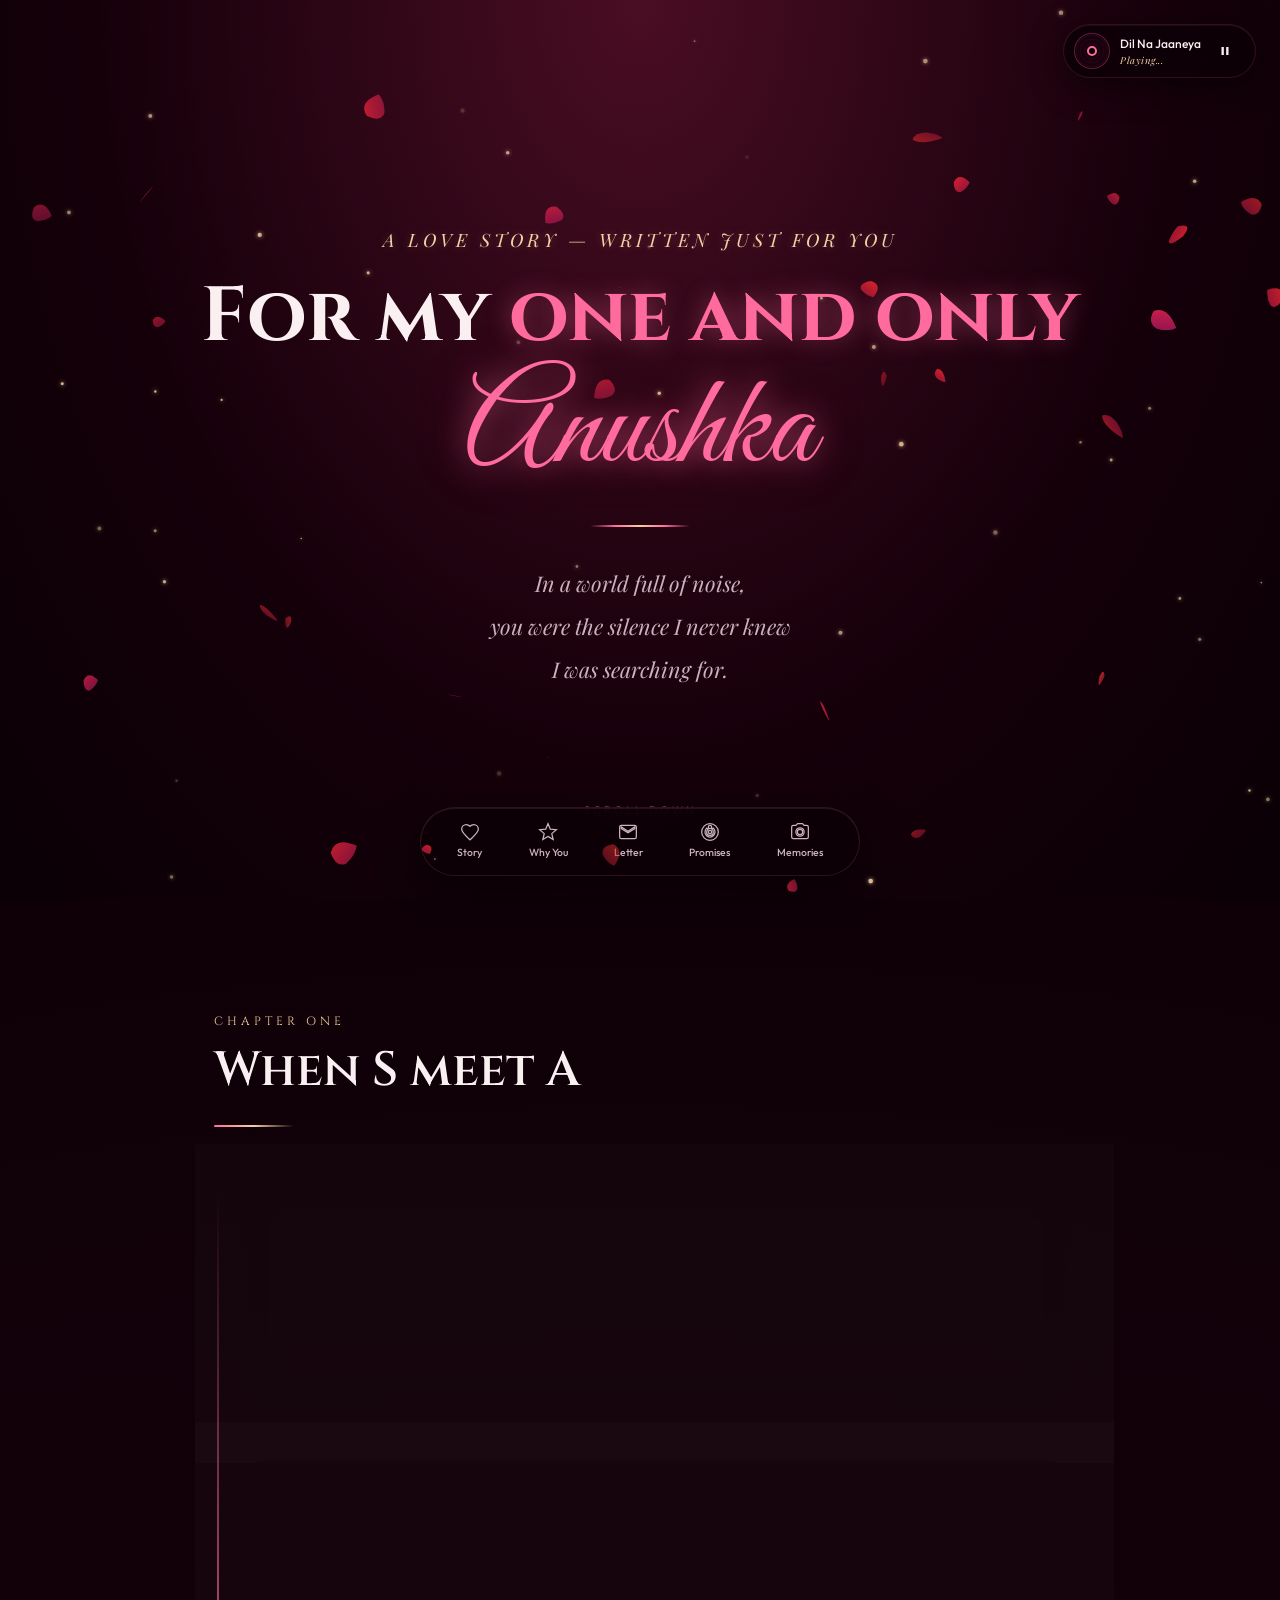
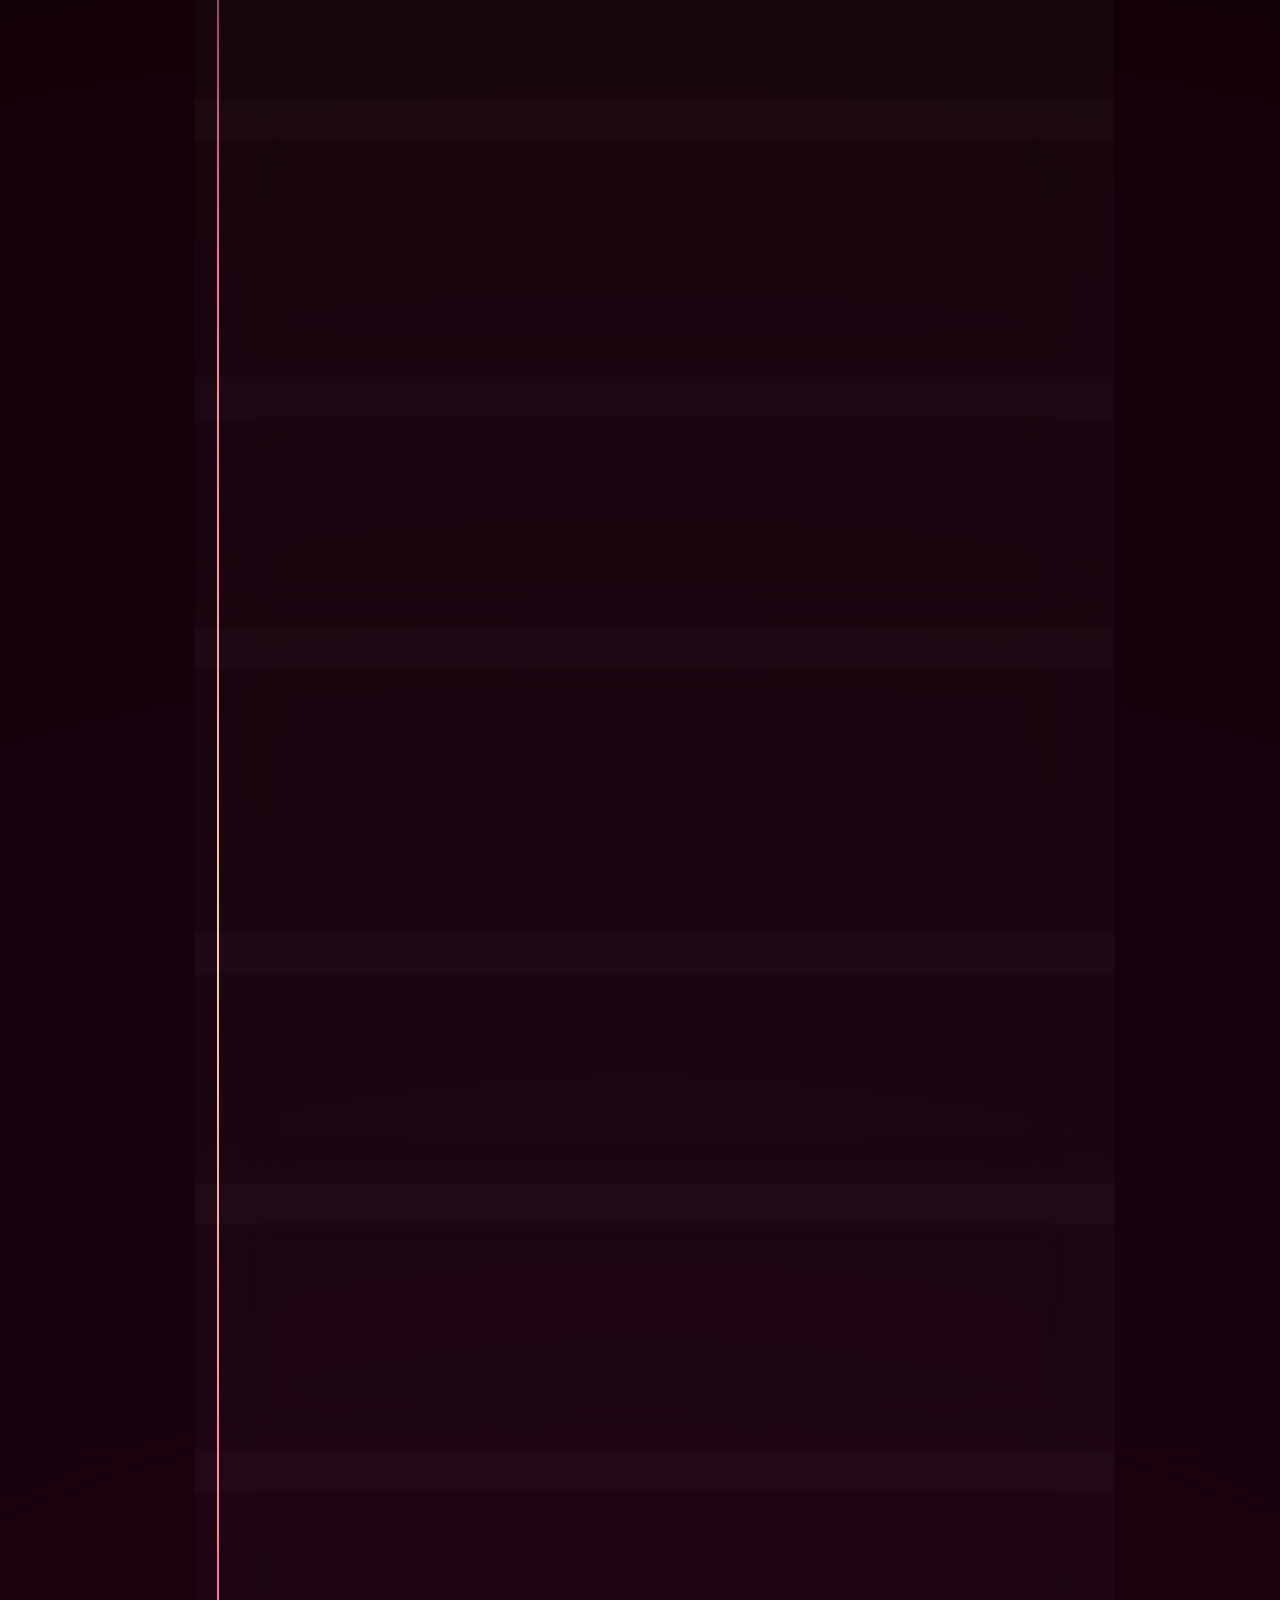
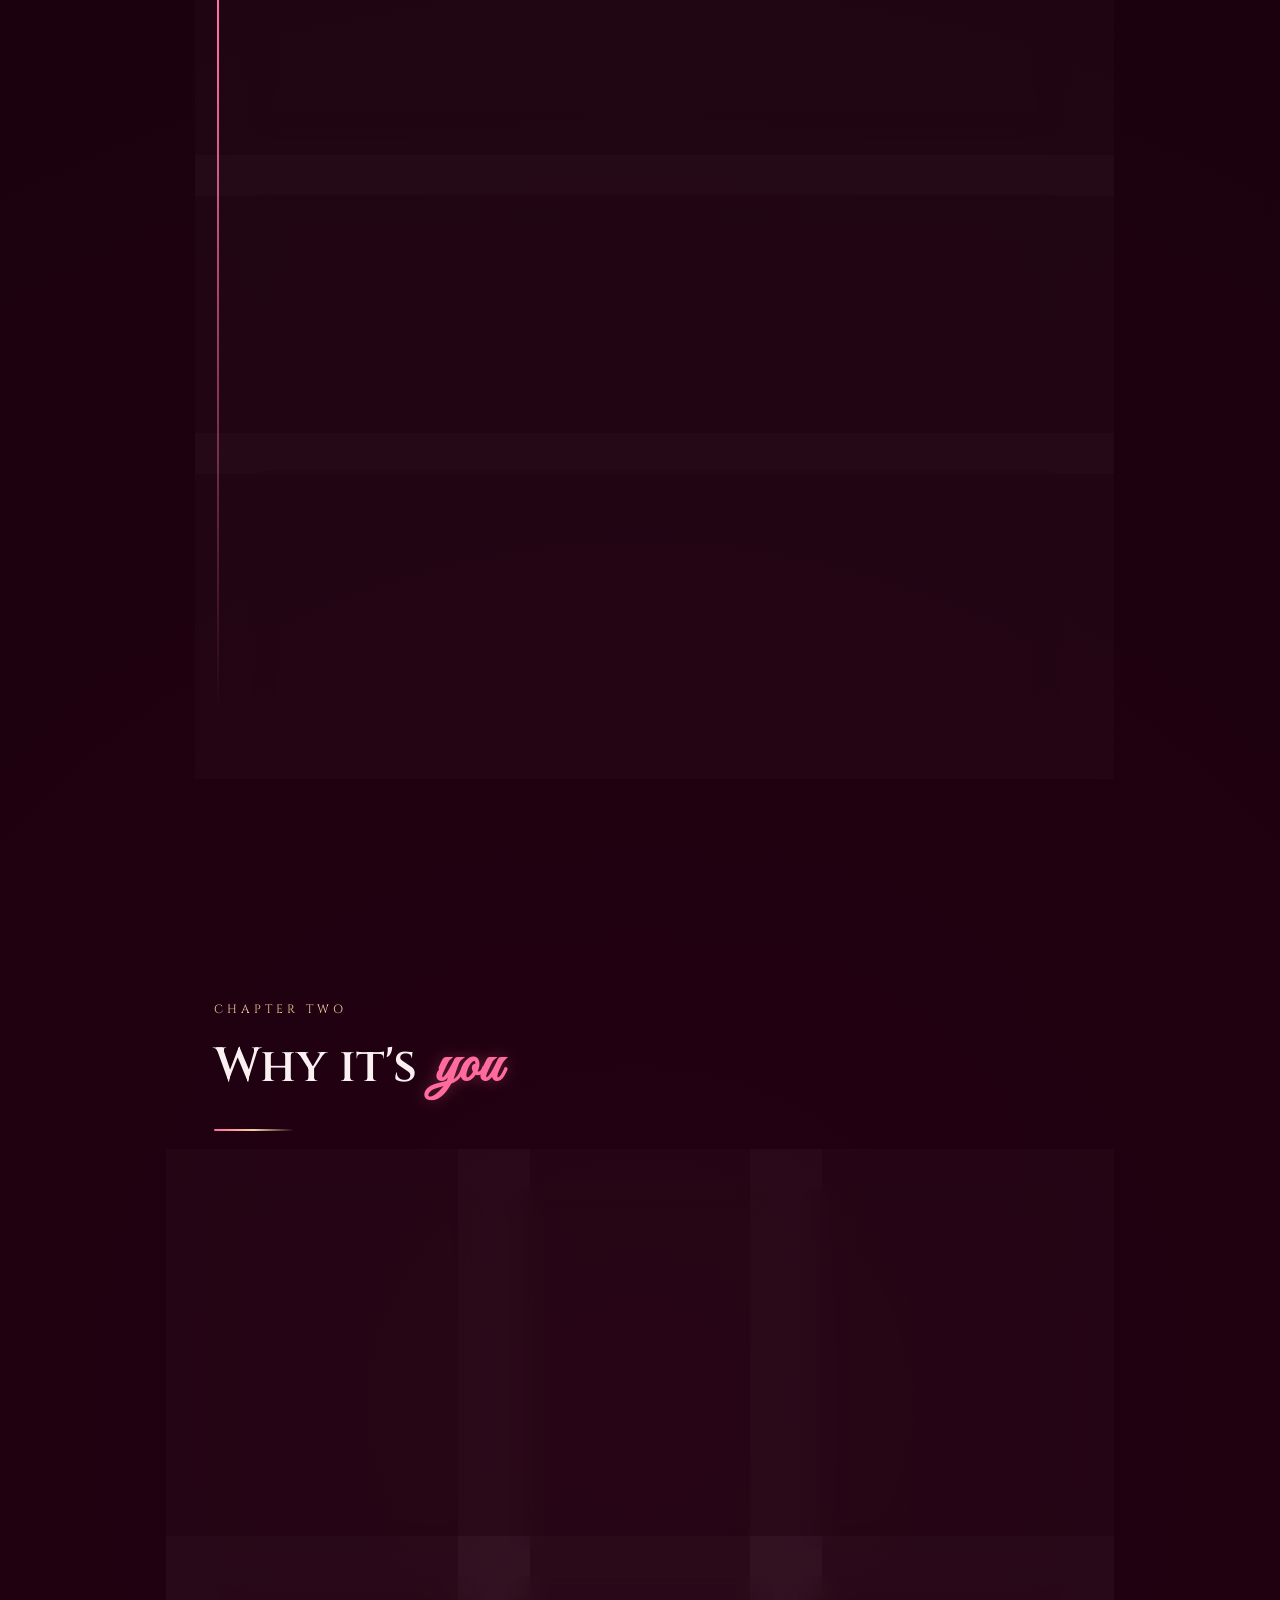
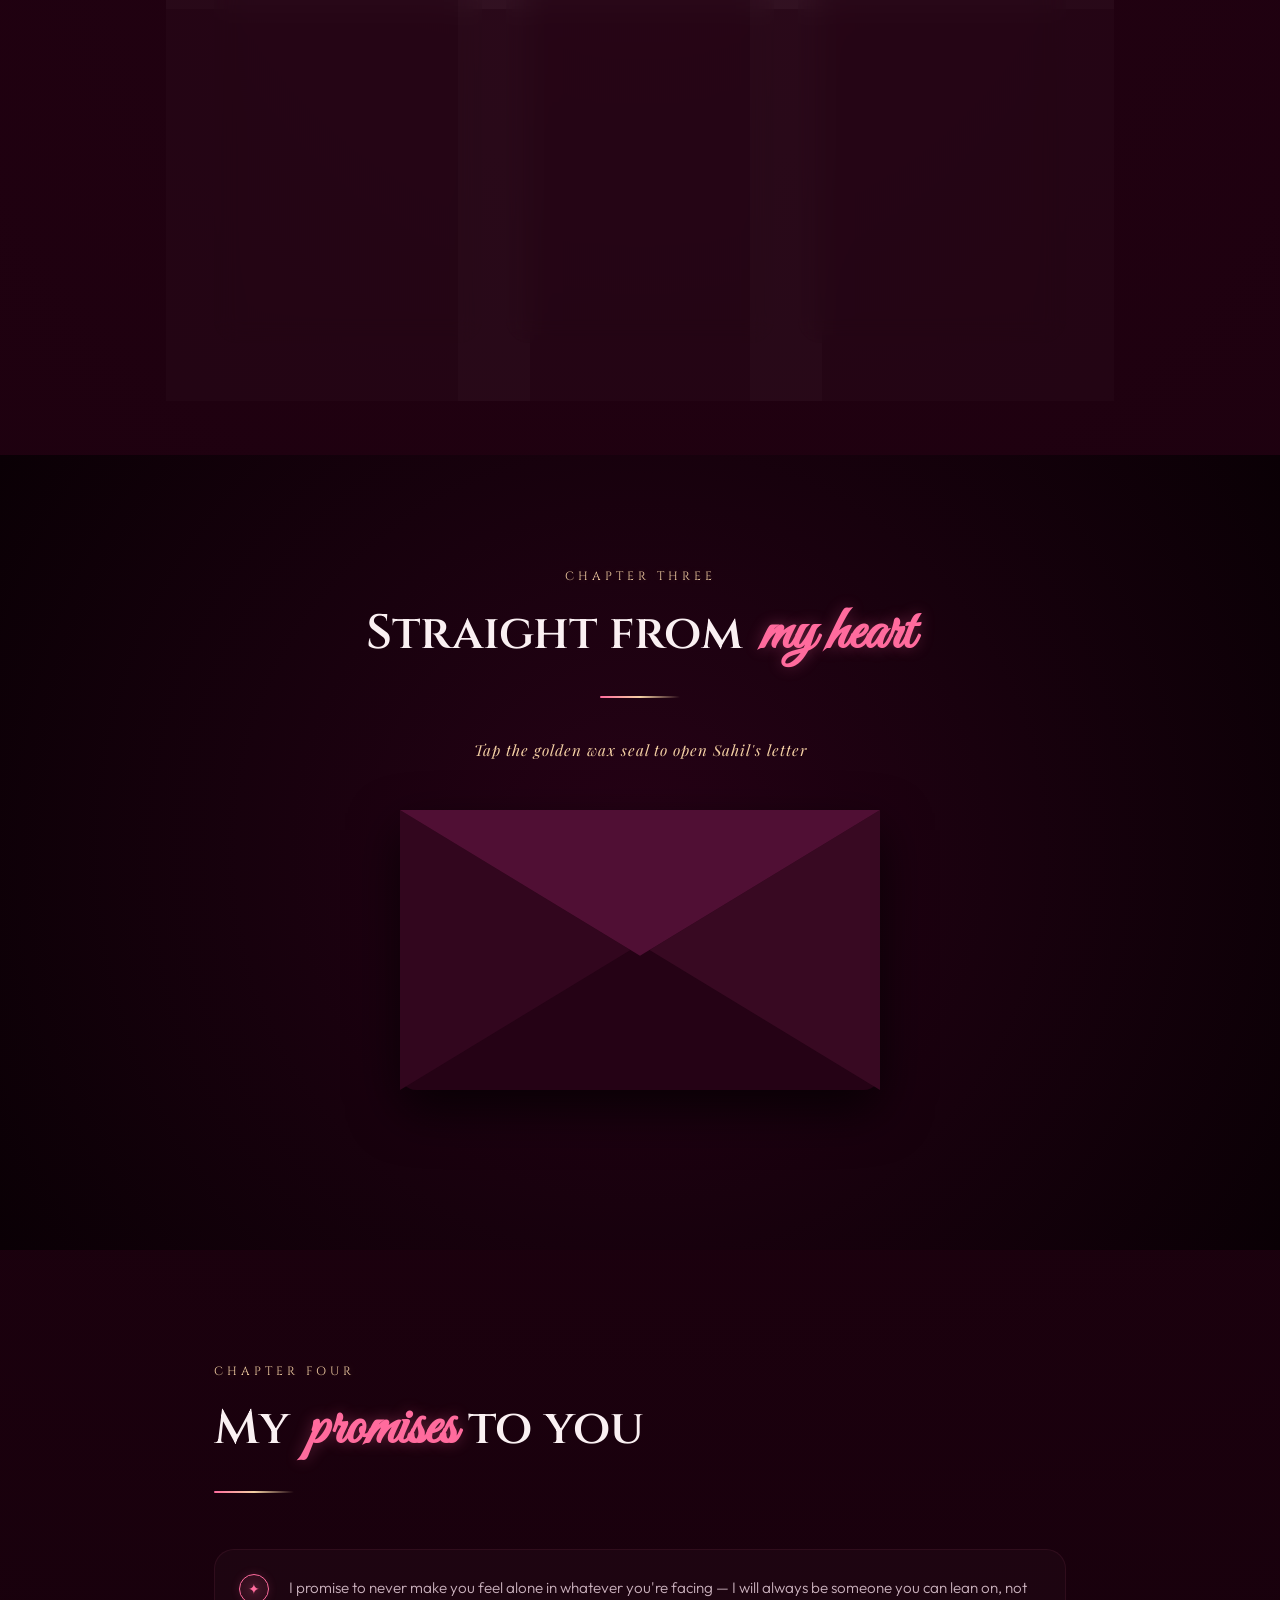
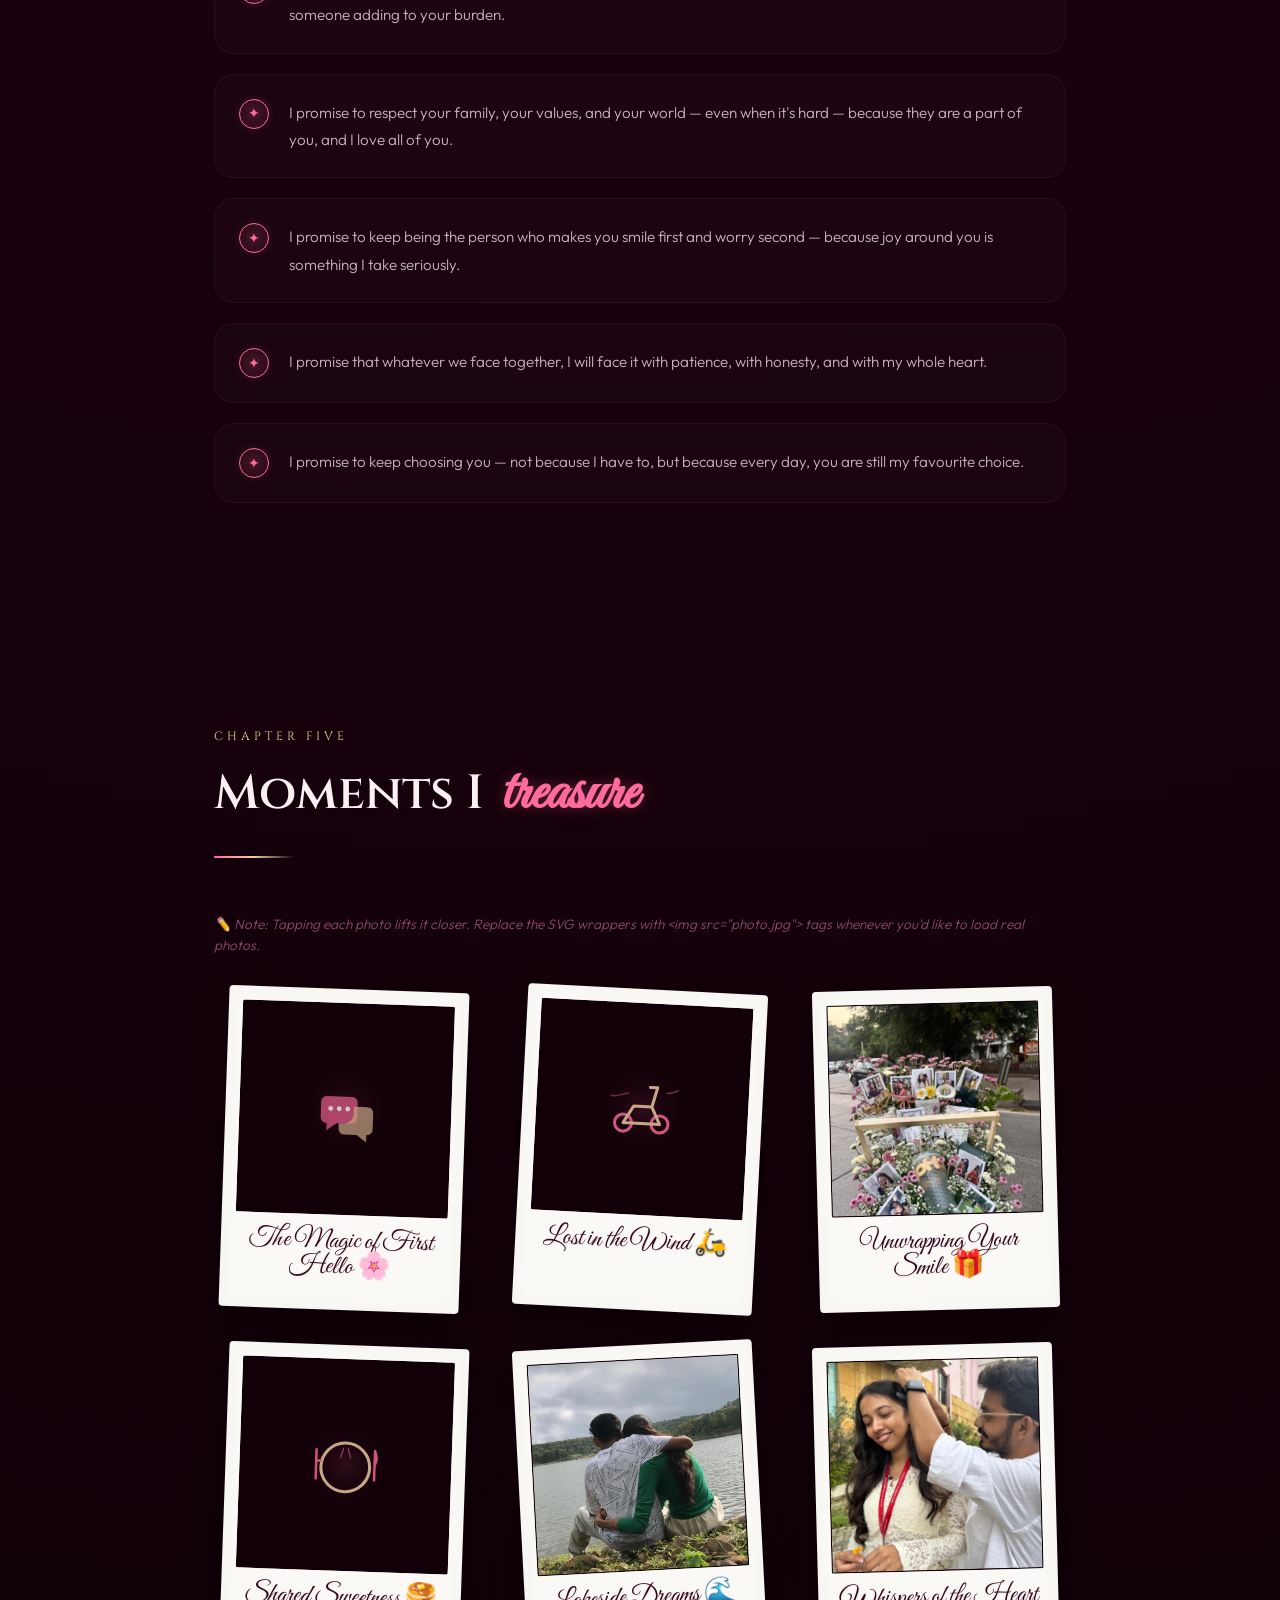
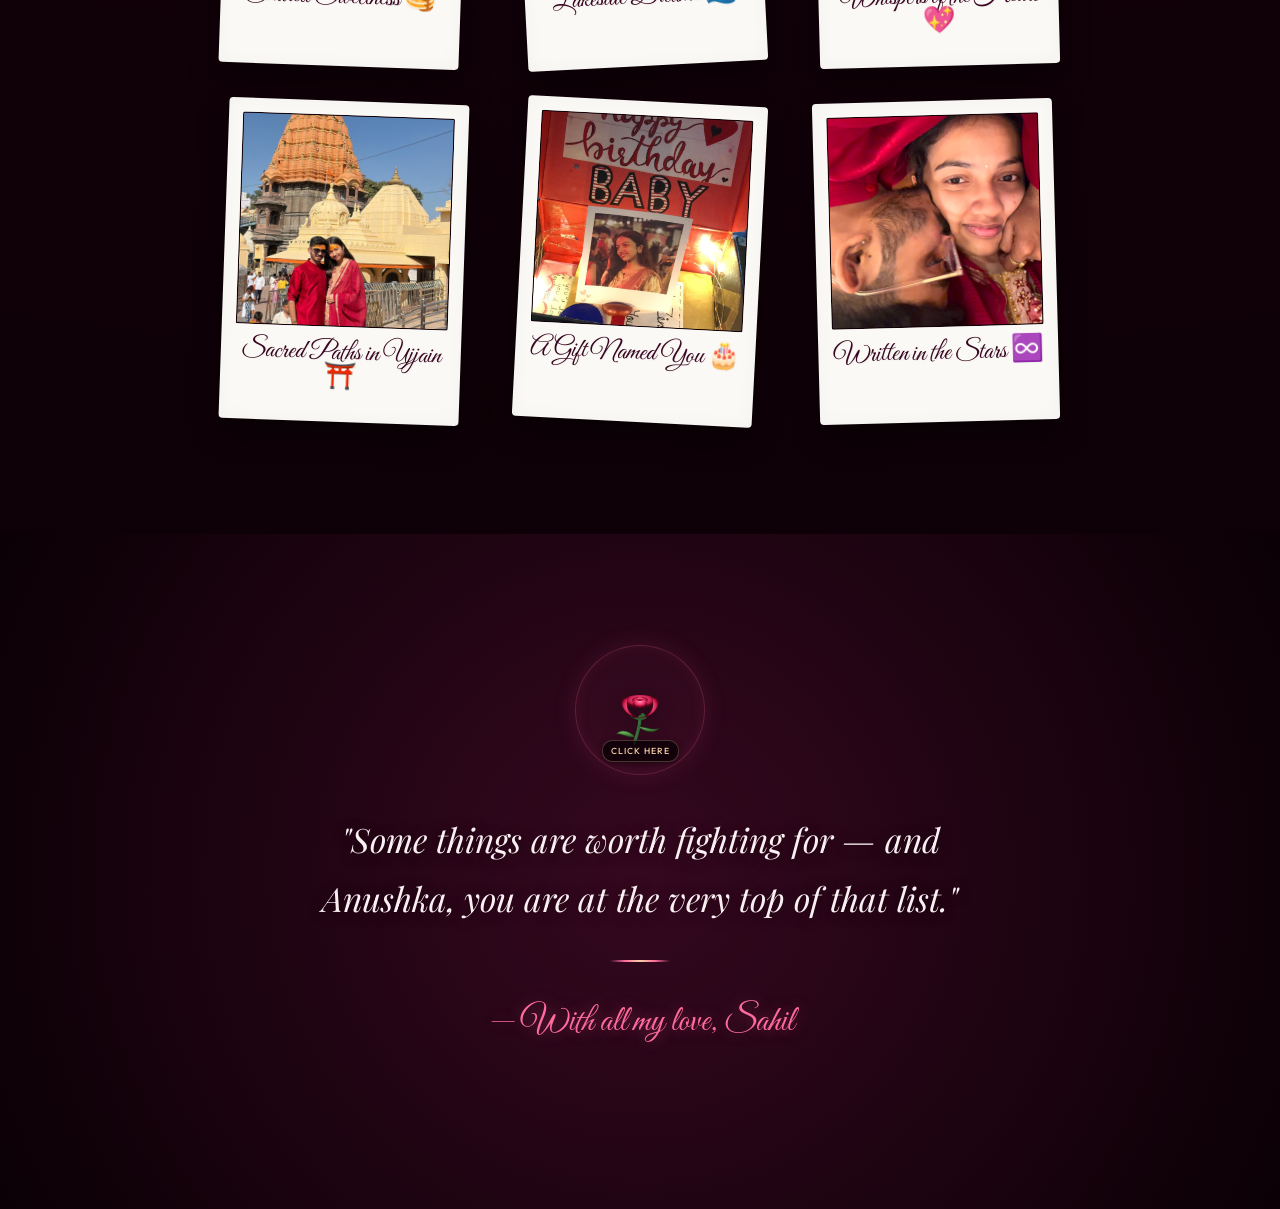
==== anushka.html @ 48899380 "first commit" ====
<!DOCTYPE html>
<html lang="en">
<head>
  <meta charset="UTF-8" />
  <meta name="viewport" content="width=device-width, initial-scale=1.0" />
  <title>For Anushka — With All My Love</title>
  <link rel="preconnect" href="https://fonts.googleapis.com" />
  <link rel="preconnect" href="https://fonts.gstatic.com" crossorigin />
  <link href="https://fonts.googleapis.com/css2?family=Cinzel:wght@400;600;700&family=Great+Vibes&family=Outfit:wght@300;400;500;600&family=Playfair+Display:ital,wght@0,400;0,600;1,400&display=swap" rel="stylesheet" />
  <style>
    :root {
      --bg-primary: #0a0005;
      --bg-gradient: radial-gradient(circle at center, #230112 0%, #0a0005 100%);
      --bg-hero: radial-gradient(ellipse at center top, #4a0d24 0%, #15000a 60%, #0a0005 100%);
      --color-primary: #ff6b9d;
      --color-primary-glow: rgba(255, 107, 157, 0.4);
      --color-accent: #f4d0a4;
      --color-accent-glow: rgba(244, 208, 164, 0.3);
      --color-text-main: #faf0f2;
      --color-text-muted: #cbb2be;
      --color-text-dark: #8b4a6b;
      
      --font-heading: 'Cinzel', serif;
      --font-serif: 'Playfair Display', serif;
      --font-cursive: 'Great Vibes', cursive;
      --font-body: 'Outfit', sans-serif;
      
      --glass-bg: rgba(255, 255, 255, 0.02);
      --glass-border: rgba(255, 107, 157, 0.15);
      --glass-border-hover: rgba(255, 107, 157, 0.35);
      --glass-shadow: 0 10px 32px 0 rgba(0, 0, 0, 0.5);
    }

    *, *::before, *::after {
      box-sizing: border-box;
      margin: 0;
      padding: 0;
    }

    html {
      scroll-behavior: smooth;
    }

    body {
      background: var(--bg-primary);
      background-image: var(--bg-gradient);
      color: var(--color-text-main);
      font-family: var(--font-body);
      font-weight: 300;
      overflow-x: hidden;
      line-height: 1.6;
    }

    /* Custom Scrollbar */
    ::-webkit-scrollbar {
      width: 6px;
    }
    ::-webkit-scrollbar-track {
      background: var(--bg-primary);
    }
    ::-webkit-scrollbar-thumb {
      background: var(--color-text-dark);
      border-radius: 3px;
    }
    ::-webkit-scrollbar-thumb:hover {
      background: var(--color-primary);
    }

    /* Global Petals Canvas */
    #petals-canvas {
      position: fixed;
      top: 0;
      left: 0;
      width: 100%;
      height: 100%;
      pointer-events: none;
      z-index: 9999;
    }

    /* ── MUSIC PLAYER WIDGET ── */
    .music-player {
      position: fixed;
      top: 1.5rem;
      right: 1.5rem;
      z-index: 1000;
      background: rgba(12, 1, 7, 0.85);
      backdrop-filter: blur(16px);
      -webkit-backdrop-filter: blur(16px);
      border: 1px solid var(--glass-border);
      border-radius: 30px;
      padding: 0.5rem 1rem 0.5rem 0.6rem;
      display: flex;
      align-items: center;
      gap: 10px;
      box-shadow: 0 8px 32px rgba(0, 0, 0, 0.5), inset 0 1px 0 rgba(255, 255, 255, 0.05);
      max-width: 260px;
      transition: border-color 0.3s, box-shadow 0.3s;
    }
    .music-player:hover {
      border-color: rgba(255, 107, 157, 0.35);
      box-shadow: 0 8px 32px rgba(255, 107, 157, 0.1), 0 8px 32px rgba(0, 0, 0, 0.6);
    }
    .music-disc-wrapper {
      width: 36px;
      height: 36px;
      border-radius: 50%;
      background: #18000a;
      border: 1px solid rgba(255, 107, 157, 0.3);
      display: flex;
      align-items: center;
      justify-content: center;
      position: relative;
      overflow: hidden;
      flex-shrink: 0;
    }
    .music-disc {
      width: 100%;
      height: 100%;
      border-radius: 50%;
      background: repeating-radial-gradient(
        circle,
        #1f0212,
        #12010a 2px,
        #2a0319 4px
      );
      display: flex;
      align-items: center;
      justify-content: center;
      animation: spin 8s linear infinite;
      animation-play-state: paused;
    }
    .music-disc::after {
      content: '';
      width: 10px;
      height: 10px;
      border-radius: 50%;
      background: var(--bg-primary);
      border: 2px solid var(--color-primary);
    }
    .music-disc.playing {
      animation-play-state: running;
    }
    @keyframes spin {
      from { transform: rotate(0deg); }
      to { transform: rotate(360deg); }
    }
    .music-info {
      display: flex;
      flex-direction: column;
      overflow: hidden;
      max-width: 120px;
    }
    .music-title {
      font-family: var(--font-body);
      font-size: 0.75rem;
      font-weight: 500;
      color: var(--color-text-main);
      white-space: nowrap;
      text-overflow: ellipsis;
      overflow: hidden;
    }
    .music-status {
      font-family: var(--font-serif);
      font-style: italic;
      font-size: 0.6rem;
      color: var(--color-accent);
      letter-spacing: 0.5px;
    }
    .music-btn {
      background: none;
      border: none;
      color: var(--color-text-main);
      cursor: pointer;
      width: 28px;
      height: 28px;
      border-radius: 50%;
      display: flex;
      align-items: center;
      justify-content: center;
      transition: background-color 0.3s, color 0.3s;
      flex-shrink: 0;
    }
    .music-btn:hover {
      background: rgba(255, 107, 157, 0.1);
      color: var(--color-primary);
    }
    .music-btn svg {
      width: 14px;
      height: 14px;
      fill: currentColor;
    }

    /* ── FLOATING NAVIGATION DOCK ── */
    .nav-dock {
      position: fixed;
      bottom: 1.5rem;
      left: 50%;
      transform: translateX(-50%) translateY(120px);
      z-index: 1000;
      width: 90%;
      max-width: 440px;
      background: rgba(12, 1, 7, 0.82);
      backdrop-filter: blur(20px);
      -webkit-backdrop-filter: blur(20px);
      border: 1px solid var(--glass-border);
      border-radius: 40px;
      padding: 0.6rem 0.8rem;
      display: flex;
      justify-content: space-around;
      align-items: center;
      box-shadow: 0 12px 40px rgba(0, 0, 0, 0.6), inset 0 1px 0 rgba(255, 255, 255, 0.08);
      animation: slideUpNav 1.2s cubic-bezier(0.16, 1, 0.3, 1) 0.8s forwards;
      transition: border-color 0.3s, box-shadow 0.3s;
    }
    @keyframes slideUpNav {
      to { transform: translateX(-50%) translateY(0); }
    }
    .nav-dock:hover {
      border-color: rgba(255, 107, 157, 0.35);
      box-shadow: 0 15px 45px rgba(255, 107, 157, 0.15), 0 12px 40px rgba(0, 0, 0, 0.7);
    }
    .nav-item {
      display: flex;
      flex-direction: column;
      align-items: center;
      text-decoration: none;
      color: var(--color-text-muted);
      font-size: 0.65rem;
      font-weight: 500;
      gap: 3px;
      transition: color 0.3s, transform 0.2s;
      padding: 4px 6px;
    }
    .nav-item svg {
      width: 20px;
      height: 20px;
      fill: none;
      stroke: currentColor;
      stroke-width: 1.5;
      transition: transform 0.3s cubic-bezier(0.175, 0.885, 0.32, 1.275), stroke-width 0.3s;
    }
    .nav-item:hover {
      color: var(--color-primary);
    }
    .nav-item:hover svg {
      transform: scale(1.2) translateY(-2px);
      stroke-width: 2;
    }
    .nav-item.active {
      color: var(--color-primary);
      text-shadow: 0 0 10px rgba(255, 107, 157, 0.3);
    }
    .nav-item.active svg {
      stroke-width: 2;
      filter: drop-shadow(0 0 4px var(--color-primary));
    }

    /* ── HERO ── */
    .hero {
      min-height: 100vh;
      display: flex;
      flex-direction: column;
      align-items: center;
      justify-content: center;
      position: relative;
      overflow: hidden;
      background: var(--bg-hero);
      text-align: center;
      padding: 6rem 1.5rem 5rem;
    }
    .hero-subtitle {
      font-family: var(--font-serif);
      font-style: italic;
      font-size: clamp(0.9rem, 3vw, 1.15rem);
      color: var(--color-accent);
      letter-spacing: 4px;
      text-transform: uppercase;
      margin-bottom: 1.2rem;
      animation: fadeUp 1.2s cubic-bezier(0.16, 1, 0.3, 1) 0.3s both;
      text-shadow: 0 0 10px rgba(244, 208, 164, 0.25);
    }
    .hero-title {
      font-family: var(--font-heading);
      font-size: clamp(2.4rem, 8vw, 4.8rem);
      font-weight: 700;
      color: var(--color-text-main);
      line-height: 1.15;
      margin-bottom: 0.8rem;
      animation: fadeUp 1.2s cubic-bezier(0.16, 1, 0.3, 1) 0.6s both;
    }
    .hero-title span {
      color: var(--color-primary);
      text-shadow: 0 0 25px rgba(255, 107, 157, 0.45);
    }
    .hero-name {
      font-family: var(--font-cursive);
      font-size: clamp(4.8rem, 15vw, 8rem);
      color: var(--color-primary);
      line-height: 0.9;
      animation: fadeUp 1.5s cubic-bezier(0.16, 1, 0.3, 1) 0.9s both;
      text-shadow: 0 0 30px rgba(255, 107, 157, 0.6), 0 0 60px rgba(255, 107, 157, 0.25);
    }
    .hero-divider {
      width: 100px;
      height: 2px;
      background: linear-gradient(90deg, transparent, var(--color-primary), var(--color-accent), var(--color-primary), transparent);
      margin: 2.2rem auto;
      animation: fadeUp 1.2s cubic-bezier(0.16, 1, 0.3, 1) 1.2s both;
    }
    .hero-verse {
      font-family: var(--font-serif);
      font-style: italic;
      font-size: clamp(1.1rem, 3.5vw, 1.35rem);
      color: var(--color-text-muted);
      max-width: 500px;
      line-height: 2;
      margin: 0 auto;
      animation: fadeUp 1.2s cubic-bezier(0.16, 1, 0.3, 1) 1.5s both;
    }
    .scroll-hint {
      position: absolute;
      bottom: 2rem;
      left: 50%;
      transform: translateX(-50%);
      display: flex;
      flex-direction: column;
      align-items: center;
      gap: 8px;
      color: var(--color-text-dark);
      font-size: 0.7rem;
      letter-spacing: 3px;
      text-transform: uppercase;
      animation: pulse 2.5s ease infinite;
    }
    .scroll-hint::after {
      content: '';
      width: 1px;
      height: 40px;
      background: linear-gradient(to bottom, var(--color-text-dark), transparent);
    }

    @keyframes fadeUp {
      from { opacity: 0; transform: translateY(40px); }
      to   { opacity: 1; transform: translateY(0);    }
    }
    @keyframes pulse {
      0%, 100% { opacity: 0.3; transform: translateX(-50%) translateY(0); }
      50%       { opacity: 1; transform: translateX(-50%) translateY(5px); }
    }

    /* ── SECTION BASE ── */
    .section {
      padding: 7rem 1.5rem;
      max-width: 900px;
      margin: 0 auto;
    }
    .section-label {
      font-family: var(--font-heading);
      font-size: 0.75rem;
      letter-spacing: 4px;
      text-transform: uppercase;
      color: var(--color-accent);
      margin-bottom: 0.6rem;
      display: block;
      text-shadow: 0 0 8px rgba(244, 208, 164, 0.2);
    }
    .section-heading {
      font-family: var(--font-heading);
      font-size: clamp(2rem, 5.5vw, 3rem);
      font-weight: 600;
      color: var(--color-text-main);
      margin-bottom: 1.5rem;
      line-height: 1.25;
    }
    .section-heading em {
      font-family: var(--font-cursive);
      color: var(--color-primary);
      font-style: normal;
      font-size: clamp(2.4rem, 7vw, 3.8rem);
      text-shadow: 0 0 15px rgba(255, 107, 157, 0.3);
      margin-left: 6px;
    }
    .divider-line {
      width: 80px;
      height: 2px;
      background: linear-gradient(90deg, var(--color-primary), var(--color-accent), transparent);
      margin-bottom: 3.5rem;
      border-radius: 2px;
    }

    /* ── TIMELINE ── */
    .timeline {
      position: relative;
      padding-left: 2rem;
    }
    .timeline::before {
      content: '';
      position: absolute;
      left: 3px;
      top: 10px;
      bottom: 10px;
      width: 2px;
      background: linear-gradient(to bottom, transparent, var(--color-primary), var(--color-accent), var(--color-primary), transparent);
    }
    .timeline-item {
      position: relative;
      margin-bottom: 3.5rem;
      background: var(--glass-bg);
      border: 1px solid var(--glass-border);
      backdrop-filter: blur(12px);
      -webkit-backdrop-filter: blur(12px);
      border-radius: 20px;
      padding: 2rem;
      box-shadow: var(--glass-shadow);
      opacity: 0;
      transform: translateX(-30px);
      transition: opacity 0.8s cubic-bezier(0.16, 1, 0.3, 1), transform 0.8s cubic-bezier(0.16, 1, 0.3, 1), border-color 0.3s, box-shadow 0.3s;
    }
    .timeline-item.visible {
      opacity: 1;
      transform: translateX(0);
    }
    .timeline-item:hover {
      border-color: var(--glass-border-hover);
      box-shadow: 0 15px 35px rgba(255, 107, 157, 0.12), var(--glass-shadow);
    }
    .timeline-dot {
      position: absolute;
      left: -2rem;
      top: 2.2rem;
      width: 12px;
      height: 12px;
      border-radius: 50%;
      background: var(--color-primary);
      box-shadow: 0 0 0 4px var(--bg-primary), 0 0 10px var(--color-primary);
      transform: translateX(-5px);
      transition: transform 0.3s cubic-bezier(0.175, 0.885, 0.32, 1.275);
    }
    .timeline-item:hover .timeline-dot {
      transform: translateX(-5px) scale(1.3);
    }
    .timeline-date {
      font-family: var(--font-heading);
      font-size: 0.7rem;
      letter-spacing: 2px;
      color: var(--color-accent);
      text-transform: uppercase;
      margin-bottom: 0.6rem;
      font-weight: 600;
    }
    .timeline-title {
      font-family: var(--font-heading);
      font-size: 1.3rem;
      color: var(--color-text-main);
      margin-bottom: 0.8rem;
    }
    .timeline-text {
      color: var(--color-text-muted);
      line-height: 1.8;
      font-size: 0.95rem;
    }
    .timeline-photo-wrapper {
      margin-top: 15px;
      border-radius: 12px;
      overflow: hidden;
      border: 1px solid var(--glass-border);
      box-shadow: 0 4px 15px rgba(0,0,0,0.25);
      max-width: 100%;
      background: rgba(255, 255, 255, 0.05);
    }
    .timeline-img {
      width: 100%;
      height: auto;
      display: block;
      transition: transform 0.3s ease;
    }
    .timeline-img:hover {
      transform: scale(1.04);
    }

    /* ── REASONS GRID ── */
    .reasons-grid {
      display: grid;
      grid-template-columns: repeat(auto-fit, minmax(260px, 1fr));
      gap: 1.5rem;
    }
    .reason-card {
      background: var(--glass-bg);
      border: 1px solid var(--glass-border);
      backdrop-filter: blur(12px);
      -webkit-backdrop-filter: blur(12px);
      border-radius: 24px;
      padding: 2rem;
      box-shadow: var(--glass-shadow);
      opacity: 0;
      transform: translateY(30px);
      transition: opacity 0.8s cubic-bezier(0.16, 1, 0.3, 1), transform 0.8s cubic-bezier(0.16, 1, 0.3, 1), border-color 0.3s, box-shadow 0.3s;
    }
    .reason-card.visible {
      opacity: 1;
      transform: translateY(0);
    }
    .reason-card:hover {
      border-color: var(--glass-border-hover);
      transform: translateY(-6px);
      box-shadow: 0 20px 40px rgba(255, 107, 157, 0.15), var(--glass-shadow);
    }
    .reason-num {
      font-family: var(--font-serif);
      font-size: 3rem;
      font-style: italic;
      font-weight: 600;
      color: var(--color-primary);
      opacity: 0.15;
      line-height: 1;
      margin-bottom: 0.6rem;
      transition: opacity 0.3s, transform 0.3s;
    }
    .reason-card:hover .reason-num {
      opacity: 0.55;
      transform: scale(1.05);
    }
    .reason-title {
      font-family: var(--font-heading);
      font-size: 1.15rem;
      color: var(--color-text-main);
      margin-bottom: 0.6rem;
    }
    .reason-text {
      color: var(--color-text-muted);
      font-size: 0.9rem;
      line-height: 1.7;
    }

    /* ── ENVELOPE / LOVE LETTER ── */
    .letter-section {
      background: radial-gradient(circle at center, #260216 0%, #0a0005 100%);
      padding: 7rem 1.5rem;
    }
    .envelope-tip {
      text-align: center;
      color: var(--color-accent);
      font-family: var(--font-serif);
      font-style: italic;
      font-size: 0.95rem;
      margin-bottom: 2rem;
      letter-spacing: 1px;
      animation: hintPulse 2s infinite ease-in-out;
      transition: opacity 0.5s ease, transform 0.5s ease;
    }
    @keyframes hintPulse {
      0%, 100% { opacity: 0.5; }
      50% { opacity: 1; }
    }
    .envelope-wrapper {
      width: 100%;
      max-width: 480px;
      margin: 3rem auto;
      perspective: 1500px;
      position: relative;
      transition: margin-bottom 0.8s cubic-bezier(0.16, 1, 0.3, 1);
    }
    .letter-section.open .envelope-tip {
      opacity: 0;
      transform: translateY(-10px);
      pointer-events: none;
    }
    .letter-section.open .envelope-wrapper {
      margin-bottom: 170px; /* smoothly pushes Chapter Four down */
    }
    .envelope {
      position: relative;
      width: 100%;
      height: 280px;
      background: #250215;
      border-radius: 0 0 16px 16px;
      box-shadow: 0 20px 50px rgba(0,0,0,0.7);
      cursor: pointer;
      transform-style: preserve-3d;
      transition: transform 0.6s cubic-bezier(0.16, 1, 0.3, 1);
    }
    .envelope:hover {
      transform: translateY(-5px) rotateX(10deg);
    }
    .envelope-flap {
      position: absolute;
      top: 0; left: 0;
      width: 100%; height: 100%;
      pointer-events: none;
    }
    .top-flap {
      background: #500f34;
      clip-path: polygon(0 0, 50% 52%, 100% 0);
      transform-origin: top;
      transition: transform 0.6s cubic-bezier(0.16, 1, 0.3, 1), z-index 0.3s;
      z-index: 5;
    }
    .left-flap {
      background: #32061e;
      clip-path: polygon(0 0, 48% 50%, 0 100%);
      z-index: 4;
    }
    .right-flap {
      background: #380922;
      clip-path: polygon(100% 0, 52% 50%, 100% 100%);
      z-index: 4;
    }
    .bottom-flap {
      background: #1f0111;
      clip-path: polygon(0 100%, 50% 48%, 100% 100%);
      border-radius: 0 0 16px 16px;
      z-index: 4;
    }
    .wax-seal {
      position: absolute;
      top: 50%;
      left: 50%;
      transform: translate(-50%, -35%) scale(1);
      width: 68px;
      height: 68px;
      z-index: 6;
      cursor: pointer;
      filter: drop-shadow(0 6px 10px rgba(0, 0, 0, 0.5));
      transition: transform 0.5s cubic-bezier(0.175, 0.885, 0.32, 1.275), opacity 0.5s ease;
    }
    .envelope:hover .wax-seal {
      transform: translate(-50%, -35%) scale(1.12);
    }
    .wax-seal svg {
      width: 100%;
      height: 100%;
      animation: heartbeat 2s infinite ease-in-out;
    }
    .letter {
      position: absolute;
      top: 15px;
      left: 5%;
      width: 90%;
      height: 200px;
      background: #fffafa;
      color: #2b051a;
      border-radius: 12px;
      padding: 2.2rem 1.8rem;
      box-shadow: 0 8px 20px rgba(0,0,0,0.15);
      z-index: 2;
      transform: translateY(0);
      transition: transform 0.8s cubic-bezier(0.16, 1, 0.3, 1), z-index 0.3s, height 0.8s cubic-bezier(0.16, 1, 0.3, 1);
      overflow: hidden;
      box-sizing: border-box;
    }
    .close-letter {
      position: absolute;
      top: 0.8rem;
      right: 0.8rem;
      font-size: 1.1rem;
      cursor: pointer;
      color: #8b4a6b;
      opacity: 0.6;
      transition: opacity 0.3s, transform 0.3s, background-color 0.3s;
      z-index: 12;
      width: 28px;
      height: 28px;
      display: flex;
      align-items: center;
      justify-content: center;
      border-radius: 50%;
      font-weight: bold;
    }
    .close-letter:hover {
      opacity: 1;
      color: var(--color-primary);
      background: rgba(255, 107, 157, 0.08);
      transform: scale(1.1);
    }
    .letter-text {
      font-family: var(--font-serif);
      font-style: italic;
      font-size: 0.95rem;
      line-height: 1.8;
      height: calc(100% - 50px);
      overflow-y: auto;
      padding-right: 6px;
      box-sizing: border-box;
    }
    .letter-text::-webkit-scrollbar {
      width: 5px;
    }
    .letter-text::-webkit-scrollbar-track {
      background: rgba(255, 107, 157, 0.04);
      border-radius: 3px;
    }
    .letter-text::-webkit-scrollbar-thumb {
      background: rgba(146, 25, 80, 0.38); /* darker burgundy matching signature */
      border-radius: 3px;
    }
    .letter-text::-webkit-scrollbar-thumb:hover {
      background: rgba(146, 25, 80, 0.68);
    }
    .letter-sig {
      margin-top: 1.5rem;
      font-family: var(--font-cursive);
      font-size: 1.8rem;
      color: #921950;
      text-align: right;
      opacity: 0;
      transform: translateY(10px);
      transition: opacity 0.5s ease 0.6s, transform 0.5s ease 0.6s;
    }
    .letter-scroll-hint {
      position: absolute;
      bottom: -45px; /* Sit just below the bottom edge of the letter card */
      left: 50%;
      transform: translateX(-50%);
      font-family: var(--font-serif);
      font-size: 0.8rem;
      font-style: italic;
      color: var(--color-accent); /* Rose gold/accent color for contrast on dark background */
      text-shadow: 0 0 8px rgba(244, 208, 164, 0.4);
      pointer-events: none;
      opacity: 0;
      transition: opacity 0.5s ease, transform 0.5s ease;
      z-index: 11;
      display: flex;
      flex-direction: column;
      align-items: center;
      gap: 2px;
    }
    .letter-scroll-hint.faded {
      opacity: 0 !important;
      transform: translate(-50%, 10px);
    }
    .letter-scroll-hint::after {
      content: '↓';
      font-size: 1rem;
      font-weight: bold;
      animation: bounceDown 1.5s infinite;
    }
    @keyframes bounceDown {
      0%, 100% { transform: translateY(0); }
      50% { transform: translateY(4px); }
    }

    /* Envelope Open State */
    .envelope.open {
      transform: translateY(80px);
    }
    .envelope.open .top-flap {
      transform: rotateX(180deg);
      z-index: 1;
    }
    .envelope.open .wax-seal {
      transform: translate(-50%, -35%) scale(0);
      opacity: 0;
      pointer-events: none;
    }
    .envelope.open .letter {
      transform: translateY(-170px);
      z-index: 10;
      height: 480px; /* specific open height for smooth height transition */
      overflow: visible; /* Allow scroll hint to render outside the card bounds */
      box-shadow: 0 20px 50px rgba(0,0,0,0.6), 0 0 25px rgba(255, 107, 157, 0.25);
    }
    .envelope.open .letter-sig {
      opacity: 1;
      transform: translateY(0);
    }
    .envelope.open .letter-scroll-hint {
      opacity: 0.85;
      transition-delay: 0.8s; /* waits for the letter to open fully before showing hint */
    }

    /* ── PROMISES ── */
    .promises-list {
      list-style: none;
      display: flex;
      flex-direction: column;
      gap: 1.25rem;
    }
    .promises-list li {
      display: flex;
      align-items: flex-start;
      gap: 1.25rem;
      padding: 1.5rem;
      background: var(--glass-bg);
      border: 1px solid rgba(255, 107, 157, 0.08);
      border-radius: 20px;
      color: var(--color-text-muted);
      font-size: 0.95rem;
      line-height: 1.8;
      opacity: 0;
      transform: translateY(20px);
      transition: opacity 0.8s cubic-bezier(0.16, 1, 0.3, 1), transform 0.8s cubic-bezier(0.16, 1, 0.3, 1), border-color 0.3s, background-color 0.3s;
    }
    .promises-list li.visible {
      opacity: 1;
      transform: translateY(0);
    }
    .promises-list li:hover {
      border-color: rgba(255, 107, 157, 0.28);
      background: rgba(255, 255, 255, 0.035);
    }
    .promise-marker {
      width: 30px;
      height: 30px;
      border-radius: 50%;
      background: rgba(255, 107, 157, 0.1);
      border: 1px solid var(--color-primary);
      display: flex;
      align-items: center;
      justify-content: center;
      flex-shrink: 0;
      color: var(--color-primary);
      font-size: 0.85rem;
      text-shadow: 0 0 8px rgba(255, 107, 157, 0.5);
      box-shadow: 0 0 10px rgba(255, 107, 157, 0.15);
    }

    /* ── MEMORIES / PHOTO GRID ── */
    .photos-note {
      color: var(--color-text-dark);
      font-size: 0.85rem;
      font-style: italic;
      margin-bottom: 2rem;
    }
    .photos-grid {
      display: grid;
      grid-template-columns: repeat(auto-fill, minmax(220px, 1fr));
      gap: 2.2rem;
      justify-items: center;
    }
    .polaroid {
      background: #fbf9f6;
      padding: 14px 14px 28px 14px;
      box-shadow: 0 12px 30px rgba(0, 0, 0, 0.45), inset 0 0 20px rgba(0,0,0,0.03);
      border-radius: 4px;
      display: flex;
      flex-direction: column;
      align-items: center;
      width: 100%;
      max-width: 240px;
      transition: transform 0.4s cubic-bezier(0.175, 0.885, 0.32, 1.275), box-shadow 0.4s;
      position: relative;
      cursor: pointer;
    }
    .polaroid:nth-child(odd) {
      transform: rotate(-3deg);
    }
    .polaroid:nth-child(even) {
      transform: rotate(3deg);
    }
    .polaroid:nth-child(3n) {
      transform: rotate(-1.5deg);
    }
    .polaroid:nth-child(3n+1) {
      transform: rotate(2deg);
    }
    .polaroid:hover {
      transform: scale(1.06) rotate(0deg) translateY(-8px);
      box-shadow: 0 22px 45px rgba(255, 107, 157, 0.22), 0 15px 30px rgba(0, 0, 0, 0.5);
      z-index: 10;
    }
    .polaroid-img-wrapper {
      width: 100%;
      aspect-ratio: 1;
      background: #120008;
      border-radius: 2px;
      overflow: hidden;
      position: relative;
      display: flex;
      align-items: center;
      justify-content: center;
      border: 1px solid rgba(0,0,0,0.08);
    }
    .polaroid-img-wrapper svg {
      width: 58%;
      height: 58%;
      opacity: 0.8;
      transition: transform 0.5s ease;
    }
    .polaroid:hover .polaroid-img-wrapper svg {
      transform: scale(1.1);
    }
    .polaroid img {
      position: absolute;
      inset: 0;
      width: 100%;
      height: 100%;
      object-fit: cover;
      transition: transform 0.5s ease;
    }
    .polaroid:hover img {
      transform: scale(1.08);
    }
    .polaroid-caption {
      font-family: var(--font-cursive);
      font-size: 1.65rem;
      color: #380620;
      margin-top: 14px;
      text-align: center;
      text-shadow: 1px 1px 1px rgba(0,0,0,0.04);
      line-height: 1;
    }

    /* ── FINAL ── */
    .final-section {
      min-height: 75vh;
      display: flex;
      flex-direction: column;
      align-items: center;
      justify-content: center;
      text-align: center;
      padding: 6rem 1.5rem 9rem;
      background: radial-gradient(circle at center, #35081f 0%, #0a0005 100%);
      position: relative;
    }
    .rose-container {
      display: inline-flex;
      flex-direction: column;
      align-items: center;
      cursor: pointer;
      position: relative;
      margin-bottom: 2.2rem;
      transition: transform 0.4s cubic-bezier(0.175, 0.885, 0.32, 1.275);
    }
    .rose-container:hover {
      transform: scale(1.1);
    }
    .svg-rose-wrapper {
      width: 130px;
      height: 130px;
      background: rgba(255, 107, 157, 0.04);
      border: 1px solid rgba(255, 107, 157, 0.22);
      border-radius: 50%;
      display: flex;
      align-items: center;
      justify-content: center;
      box-shadow: 0 0 25px rgba(255, 107, 157, 0.12), inset 0 0 15px rgba(255, 107, 157, 0.08);
      position: relative;
      animation: heartbeat 2s ease infinite;
      transition: border-color 0.3s, box-shadow 0.3s;
    }
    .rose-container:hover .svg-rose-wrapper {
      border-color: rgba(255, 107, 157, 0.55);
      box-shadow: 0 0 35px rgba(255, 107, 157, 0.3), inset 0 0 20px rgba(255, 107, 157, 0.15);
    }
    .svg-rose {
      width: 80px;
      height: 80px;
      filter: drop-shadow(0 4px 8px rgba(0,0,0,0.35));
    }
    .click-here-inner {
      position: absolute;
      bottom: 12px;
      font-family: var(--font-body);
      font-size: 0.55rem;
      font-weight: 500;
      letter-spacing: 1px;
      text-transform: uppercase;
      color: var(--color-accent);
      background: rgba(12, 1, 7, 0.82);
      padding: 3px 8px;
      border-radius: 10px;
      border: 0.5px solid rgba(244, 208, 164, 0.25);
      pointer-events: none;
      box-shadow: 0 2px 5px rgba(0,0,0,0.4);
    }
    .love-modal {
      position: fixed;
      top: 0; left: 0;
      width: 100%; height: 100%;
      background: rgba(8, 0, 4, 0.92);
      backdrop-filter: blur(15px);
      -webkit-backdrop-filter: blur(15px);
      z-index: 10000;
      display: flex;
      align-items: center;
      justify-content: center;
      opacity: 0;
      pointer-events: none;
      transition: opacity 0.6s cubic-bezier(0.16, 1, 0.3, 1);
    }
    .love-modal.active {
      opacity: 1;
      pointer-events: auto;
    }
    .love-modal-content {
      text-align: center;
      padding: 3rem 2rem;
      max-width: 500px;
      width: 88%;
      position: relative;
      transform: scale(0.9);
      background: rgba(255, 255, 255, 0.02);
      border: 1px solid var(--glass-border);
      backdrop-filter: blur(20px);
      -webkit-backdrop-filter: blur(20px);
      border-radius: 28px;
      box-shadow: 0 25px 60px rgba(0, 0, 0, 0.8), 0 0 30px rgba(255, 107, 157, 0.15);
      transition: transform 0.6s cubic-bezier(0.16, 1, 0.3, 1);
    }
    .love-modal.active .love-modal-content {
      transform: scale(1);
    }
    .love-modal-close {
      position: absolute;
      top: 1rem;
      right: 1.2rem;
      font-size: 1.4rem;
      color: var(--color-text-muted);
      cursor: pointer;
      width: 32px;
      height: 32px;
      display: flex;
      align-items: center;
      justify-content: center;
      border-radius: 50%;
      transition: color 0.3s, background-color 0.3s, transform 0.3s;
    }
    .love-modal-close:hover {
      color: var(--color-primary);
      background: rgba(255, 107, 157, 0.08);
      transform: scale(1.1);
    }
    .love-modal-text {
      font-family: var(--font-serif);
      font-style: italic;
      font-size: clamp(1.4rem, 5vw, 1.9rem);
      color: var(--color-text-main);
      line-height: 1.75;
      margin-bottom: 2rem;
      text-shadow: 0 0 15px rgba(255, 107, 157, 0.2);
    }
    .love-modal-text span {
      display: block;
      font-family: var(--font-cursive);
      font-size: clamp(2.2rem, 7vw, 3.2rem);
      color: var(--color-primary);
      text-shadow: 0 0 25px rgba(255, 107, 157, 0.5);
      margin-top: 10px;
    }
    .love-modal-heart {
      font-size: 3rem;
      line-height: 1;
      animation: heartbeat 1.5s infinite ease-in-out;
      filter: drop-shadow(0 0 20px rgba(255, 107, 157, 0.6));
    }
    @keyframes heartbeat {
      0%, 100% { transform: scale(1);    }
      14%       { transform: scale(1.1); }
      28%       { transform: scale(1);   }
      42%       { transform: scale(1.06);}
      70%       { transform: scale(1);   }
    }
    .final-quote {
      font-family: var(--font-serif);
      font-style: italic;
      font-size: clamp(1.25rem, 4vw, 2.1rem);
      color: var(--color-text-main);
      max-width: 640px;
      line-height: 1.75;
      margin-bottom: 2rem;
      text-shadow: 0 2px 15px rgba(0,0,0,0.4);
    }
    .final-divider {
      width: 60px;
      height: 2px;
      background: linear-gradient(90deg, transparent, var(--color-primary), var(--color-accent), var(--color-primary), transparent);
      margin: 0 auto 2rem;
    }
    .final-name {
      font-family: var(--font-cursive);
      font-size: 2.2rem;
      color: var(--color-primary);
      text-shadow: 0 0 15px rgba(255, 107, 157, 0.4);
    }

    /* ── RESPONSIVE / MOBILE VIEW ── */
    @media (max-width: 600px) {
      .music-player {
        top: 0.8rem;
        right: 0.8rem;
        padding: 0.4rem 0.8rem 0.4rem 0.5rem;
        max-width: 200px;
        gap: 8px;
      }
      .music-disc-wrapper {
        width: 30px;
        height: 30px;
      }
      .music-title {
        font-size: 0.7rem;
      }
      .music-info {
        max-width: 90px;
      }
      .section {
        padding: 5rem 1.25rem;
      }
      .nav-dock {
        bottom: 1rem;
        padding: 0.5rem 0.6rem;
      }
      .nav-item {
        font-size: 0.6rem;
        gap: 2px;
      }
      .nav-item svg {
        width: 18px;
        height: 18px;
      }
      .envelope {
        height: 240px;
      }
      .envelope.open .letter {
        transform: translateY(-130px);
        height: 450px; /* specific height on mobile for smooth height transition */
        padding: 1.8rem 1.4rem;
      }
      .letter-section.open .envelope-wrapper {
        margin-bottom: 130px; /* Push Chapter Four section down on mobile */
      }
      .envelope-wrapper {
        max-width: 92%;
      }
      .letter-text {
        font-size: 0.88rem;
        line-height: 1.7;
        height: 100%;
        padding-bottom: 2rem;
      }
      .polaroid {
        max-width: 220px;
      }
    }
  </style>
</head>
<body>

  <!-- Background Music Controls -->
  <audio id="local-audio" src="songs.mp3" autoplay loop></audio>
  <div id="yt-player" style="position: absolute; top: -100px; left: -100px; opacity: 0; pointer-events: none;"></div>

  <!-- Floating Music Player Widget -->
  <div class="music-player">
    <div class="music-disc-wrapper">
      <div class="music-disc" id="music-disc"></div>
    </div>
    <div class="music-info">
      <span class="music-title">Dil Na Jaaneya</span>
      <span class="music-status" id="music-status">Paused</span>
    </div>
    <button class="music-btn" id="play-pause-btn" title="Play/Pause">
      <svg viewBox="0 0 24 24"><path d="M8,5.14V19.14L19,12.14L8,5.14Z"/></svg>
    </button>
  </div>

  <!-- Falling petals & sparkles canvas -->
  <canvas id="petals-canvas"></canvas>

  <!-- Love Message Modal -->
  <div class="love-modal" id="love-modal">
    <div class="love-modal-content">
      <div class="love-modal-close" id="close-modal-btn">✕</div>
      <p class="love-modal-text">
        "I love you till my end.<br>
        <span>please don't leave me ."</span>
      </p>
      <div class="love-modal-heart">❤️</div>
    </div>
  </div>

  <!-- FLOATING NAVIGATION DOCK -->
  <nav class="nav-dock">
    <a href="#story" class="nav-item">
      <svg viewBox="0 0 24 24"><path d="M12,21.35L10.55,20.03C5.4,15.36 2,12.27 2,8.5C2,5.41 4.41,3 7.5,3C9.24,3 10.91,3.81 12,5.08C13.09,3.81 14.76,3 16.5,3C19.59,3 22,5.41 22,8.5C22,12.27 18.6,15.36 13.45,20.03L12,21.35Z"/></svg>
      <span>Story</span>
    </a>
    <a href="#reasons" class="nav-item">
      <svg viewBox="0 0 24 24"><path d="M12,17.27L18.18,21L16.54,13.97L22,9.24L14.81,8.62L12,2L9.19,8.62L2,9.24L7.45,13.97L5.82,21L12,17.27Z"/></svg>
      <span>Why You</span>
    </a>
    <a href="#letter" class="nav-item">
      <svg viewBox="0 0 24 24"><path d="M20,4H4C2.89,4 2,4.89 2,6V18C2,19.1 2.89,20 4,20H20C21.1,20 22,19.1 22,18V6C22,4.89 21.1,4 20,4M20,8L12,13L4,8V6L12,11L20,6V8Z"/></svg>
      <span>Letter</span>
    </a>
    <a href="#promises" class="nav-item">
      <svg viewBox="0 0 24 24"><path d="M12,2A10,10 0 0,0 2,12A10,10 0 0,0 12,22A10,10 0 0,0 22,12A10,10 0 0,0 12,2M12,4A2,2 0 0,1 14,6A2,2 0 0,1 12,8A2,2 0 0,1 10,6A2,2 0 0,1 12,4M12,18C8.67,18 6,15.33 6,12C6,10.1 6.88,8.4 8.26,7.27L9.67,8.68C8.64,9.5 8,10.67 8,12A4,4 0 0,0 12,16A4,4 0 0,0 16,12C16,10.67 15.36,9.5 14.33,8.68L15.74,7.27C17.12,8.4 18,10.1 18,12C18,15.33 15.33,18 12,18M12,10A2,2 0 0,1 14,12A2,2 0 0,1 12,14A2,2 0 0,1 10,12A2,2 0 0,1 12,10Z"/></svg>
      <span>Promises</span>
    </a>
    <a href="#memories" class="nav-item">
      <svg viewBox="0 0 24 24"><circle cx="12" cy="12" r="3.2"/><path d="M9 2L7.17 4H4c-1.1 0-2 .9-2 2v12c0 1.1.9 2 2 2h16c1.1 0 2-.9 2-2V6c0-1.1-.9-2-2-2h-3.17L15 2H9zm3 15c-2.76 0-5-2.24-5-5s2.24-5 5-5 5 2.24 5 5-2.24 5-5 5z"/></svg>
      <span>Memories</span>
    </a>
  </nav>

  <!-- HERO -->
  <section class="hero" id="hero">
    <p class="hero-subtitle">A love story — written just for you</p>
    <h1 class="hero-title">For my <span>one and only</span></h1>
    <div class="hero-name">Anushka</div>
    <div class="hero-divider"></div>
    <p class="hero-verse">
      In a world full of noise,<br>
      you were the silence I never knew<br>
      I was searching for.
    </p>
    <div class="scroll-hint">Scroll down</div>
  </section>

  <!-- STORY / TIMELINE -->
  <section class="section" id="story">
    <span class="section-label">Chapter One</span>
    <h2 class="section-heading">When S meet A</h2>
    <div class="divider-line"></div>

    <div class="timeline">
      <div class="timeline-item">
        <div class="timeline-dot"></div>
        <p class="timeline-date">2020</p>
        <h3 class="timeline-title">First Glances at Tumsar ✨</h3>
        <p class="timeline-text">Our story began amidst the celebration and joy of a family wedding in Tumsar. In the middle of the crowd, our paths crossed, and a quiet, beautiful spark was born. I was in Nagpur and you were in Bhandara, but even the distance between our cities couldn't fade the memory of that special night.</p>
      </div>

      <div class="timeline-item">
        <div class="timeline-dot"></div>
        <p class="timeline-date">Nov 16, 2022</p>
        <h3 class="timeline-title">A Simple "Hey" on Snapchat 💬</h3>
        <p class="timeline-text">Two years later, fate quietly brought us back. We connected on Snapchat, and our very first chat started with a shy 'hey' and a simple 'hello'. Those small messages soon became a bridge of laughter and notes, bringing Bhandara and Nagpur closer every single day.</p>
      </div>

      <div class="timeline-item">
        <div class="timeline-dot"></div>
        <p class="timeline-date">Late 2022</p>
        <h3 class="timeline-title">Whispers of a Heartbeat ❤️</h3>
        <p class="timeline-text">As our conversations grew longer, our feelings grew deeper. The day came when we finally confessed what was in our hearts: I told you that I loved you, and you shyly admitted that you had a crush on me. But love is a journey with hills to climb; due to outside circumstances and reasons, we faced a painful breakup the very next day.</p>
      </div>

      <div class="timeline-item">
        <div class="timeline-dot"></div>
        <p class="timeline-date">2025</p>
        <h3 class="timeline-title">Reconnecting the Threads 💫</h3>
        <p class="timeline-text">Years passed, but the unspoken bond remained. In 2025, you reached out and said, 'I want you back.' My heart didn't hesitate for a single second—I replied, 'I love you too,' and just like that, we picked up the threads of our story.</p>
      </div>

      <div class="timeline-item">
        <div class="timeline-dot"></div>
        <p class="timeline-date">May 2025</p>
        <h3 class="timeline-title">Nagpur Reunion & Our Promise 🌸</h3>
        <p class="timeline-text">A few days into our reconnection, fears got the better of me, and I suggested we part ways again. You asked, 'but why?', holding onto the bond we shared. Everything shifted in May when you moved to Nagpur for your NID and UCEED classes, living in the hostel. Seeing you in person changed everything. I looked into your eyes and said, 'I love you, let's make this real.' And you replied, 'I love you too.'</p>
      </div>

      <div class="timeline-item">
        <div class="timeline-dot"></div>
        <p class="timeline-date">First Date</p>
        <h3 class="timeline-title">Meeting in the Real World 👩‍❤️‍👨</h3>
        <p class="timeline-text">I met you in person for the first time in Nagpur, alongside Riya. Transitioning our late-night chats and calls into the warmth of the real world was magical—laughing, sharing stories, and realizing how real this connection truly is.</p>
      </div>

      <div class="timeline-item">
        <div class="timeline-dot"></div>
        <p class="timeline-date">The Birthday surprise</p>
        <h3 class="timeline-title">An Unexpected Gift 🎁</h3>
        <p class="timeline-text">I planned your birthday with the most exciting gift—something you truly didn't expect from me. Seeing the pure joy and disbelief on your face is a memory I will carry with me forever.</p>
        <div class="timeline-photo-wrapper">
          <img class="timeline-img" src="birthday.jpg" alt="Our Special Birthday Moment" onerror="this.style.display='none'">
        </div>
      </div>

      <div class="timeline-item">
        <div class="timeline-dot"></div>
        <p class="timeline-date">Simple Joys</p>
        <h3 class="timeline-title">Scooty Rides & Lake Sunsets 🛵</h3>
        <p class="timeline-text">Our days were filled with simple, happy memories. Endless scooty rides with the wind in our faces, Pani Puri challenges, and sharing Dabeli. Your favorite 'Sadha Soda' was always a must-have, and I loved watching you enjoy every South Indian dish. We spent peaceful afternoons listening to the water at Sonegaon Lake and watching sunsets at Zilpi Lake.</p>
      </div>

      <div class="timeline-item">
        <div class="timeline-dot"></div>
        <p class="timeline-date">Our Travels</p>
        <h3 class="timeline-title">From Nagpur Temples to Ujjain ⛩️</h3>
        <p class="timeline-text">Our first trip together was visiting 4 to 5 temples across Nagpur, seeking blessings for our future. But our absolute favorite memory is our trip to Ujjain. The journey, the prayers to Mahakal, and being side-by-side made us closer and stronger than we had ever been.</p>
      </div>

      <div class="timeline-item">
        <div class="timeline-dot"></div>
        <p class="timeline-date">Today</p>
        <h3 class="timeline-title">A Promise for Our Future 🔐</h3>
        <p class="timeline-text">Everything was going so beautifully, and I don't know whose shadow or curse fell upon us to bring us to this difficult day. Anushka, you told me about a breakup, but that is a massive decision for us. I don't want to lose what we've built. Please take your time, look at everything we share, and look deep into your heart. I promise my love for you will never fade—and I hope yours won't either.</p>
      </div>
    </div>
  </section>

  <!-- REASONS -->
  <section class="section" id="reasons">
    <span class="section-label">Chapter Two</span>
    <h2 class="section-heading">Why it's <em>you</em></h2>
    <div class="divider-line"></div>

    <div class="reasons-grid">
      <div class="reason-card">
        <div class="reason-num">01</div>
        <h3 class="reason-title">I Feel Complete With You 💫</h3>
        <p class="reason-text">With you, the missing pieces of my heart fall into place. Being by your side makes me feel whole, like I've finally found where I belong. You don't just share my life; you complete it.</p>
      </div>
      <div class="reason-card">
        <div class="reason-num">02</div>
        <h3 class="reason-title">You Are Irreplaceable 💖</h3>
        <p class="reason-text">In a world of billions, there is no one else like you. Your laugh, your presence, and the way you touch my life are unique. I could never find another soul that shines as bright as yours.</p>
      </div>
      <div class="reason-card">
        <div class="reason-num">03</div>
        <h3 class="reason-title">Only We Truly Understand 🔐</h3>
        <p class="reason-text">We share a quiet world of our own, built on glances, silent understandings, and inside jokes. Nobody else sees the world the way we do, or knows the depth of what lies between us.</p>
      </div>
      <div class="reason-card">
        <div class="reason-num">04</div>
        <h3 class="reason-title">Your Little Moods & Pouts 🌸</h3>
        <p class="reason-text">Even when you get angry over the smallest things, I find it incredibly endearing. Seeing you pout or cross your arms only makes me realize how precious and raw your emotions are to me.</p>
      </div>
      <div class="reason-card">
        <div class="reason-num">05</div>
        <h3 class="reason-title">We Both Need Each Other 🤝</h3>
        <p class="reason-text">Our hearts are bound in a way that goes beyond simple affection. We are each other's strength in times of weakness, and our safe havens when the world gets loud. We simply need one another.</p>
      </div>
      <div class="reason-card">
        <div class="reason-num">06</div>
        <h3 class="reason-title">You Make the Ordinary Magical ✨</h3>
        <p class="reason-text">You have this rare gift of turning regular days and simple scooty rides into beautiful memories. Just your presence makes even the quietest moment feel like a scene from a movie.</p>
      </div>
    </div>
  </section>

  <!-- LETTER -->
  <div class="letter-section" id="letter">
    <span class="section-label" style="text-align:center;">Chapter Three</span>
    <h2 class="section-heading" style="text-align:center;">Straight from <em>my heart</em></h2>
    <div class="divider-line" style="margin: 0 auto 2.5rem;"></div>

    <p class="envelope-tip">Tap the golden wax seal to open Sahil's letter</p>
    
    <div class="envelope-wrapper">
      <div class="envelope" id="envelope">
        <div class="envelope-flap top-flap"></div>
        <div class="envelope-flap left-flap"></div>
        <div class="envelope-flap right-flap"></div>
        <div class="envelope-flap bottom-flap"></div>
        
        <div class="letter">
          <div class="close-letter" id="close-letter-btn" title="Fold Letter">✕</div>
          <div class="letter-text">
            <strong>Anushka,</strong><br><br>
            I know things are difficult right now. I know there is pressure — real, heavy pressure — coming from places that neither of us chose. And I won't pretend that isn't hard. But I need you to know one thing clearly:<br><br>
            I have never done anything to hurt you intentionally. What we have is clean, honest, and something I am deeply proud of.<br><br>
            The world outside can be loud. Family expectations can feel like walls closing in. But inside this — inside us — there has always been something quiet and true. Something that doesn't come along often.<br><br>
            I built this page because I wanted you to feel, even for a moment, how much you mean to me. Not in a rushed message. Not in a panic. But thoughtfully, the way you deserve.<br><br>
            I'm not asking you to fight the world. I'm just asking you to not let the world take away something that is genuinely good.<br><br>
            Take your time. I'll be here. I always will be.
            <div class="letter-sig">— With everything I have, Sahil 🤍</div>
          </div>
          <div class="letter-scroll-hint" id="letter-scroll-hint">Scroll down to read 🌸</div>
        </div>
        
        <div class="wax-seal" id="wax-seal">
          <svg viewBox="0 0 32 32">
            <path d="M16,28.2 C16,28.2 3,20.2 3,11.5 C3,6.2 7.2,2 12,2 C13.8,2 15,2.8 16,4 C17,2.8 18.2,2 20,2 C24.8,2 29,6.2 29,11.5 C29,20.2 16,28.2 16,28.2 Z" fill="#d4af37" />
            <path d="M16,24 C16,24 6,17.2 6,11 C6,7 9,4 12.5,4 C14,4 15,4.7 16,5.7 C17,4.7 18,4 19.5,4 C23,4 26,7 26,11 C26,17.2 16,24 16,24 Z" fill="none" stroke="#ffffff" stroke-width="0.8" stroke-dasharray="1 1" opacity="0.65"/>
          </svg>
        </div>
      </div>
    </div>
  </div>

  <!-- PROMISES -->
  <section class="section" id="promises">
    <span class="section-label">Chapter Four</span>
    <h2 class="section-heading">My <em>promises</em> to you</h2>
    <div class="divider-line"></div>

    <ul class="promises-list">
      <li>
        <div class="promise-marker">✦</div>
        <span>I promise to never make you feel alone in whatever you're facing — I will always be someone you can lean on, not someone adding to your burden.</span>
      </li>
      <li>
        <div class="promise-marker">✦</div>
        <span>I promise to respect your family, your values, and your world — even when it's hard — because they are a part of you, and I love all of you.</span>
      </li>
      <li>
        <div class="promise-marker">✦</div>
        <span>I promise to keep being the person who makes you smile first and worry second — because joy around you is something I take seriously.</span>
      </li>
      <li>
        <div class="promise-marker">✦</div>
        <span>I promise that whatever we face together, I will face it with patience, with honesty, and with my whole heart.</span>
      </li>
      <li>
        <div class="promise-marker">✦</div>
        <span>I promise to keep choosing you — not because I have to, but because every day, you are still my favourite choice.</span>
      </li>
    </ul>
  </section>

  <!-- MEMORIES / PHOTO GRID -->
  <section class="section" id="memories">
    <span class="section-label">Chapter Five</span>
    <h2 class="section-heading">Moments I <em>treasure</em></h2>
    <div class="divider-line"></div>
    <p class="photos-note">
      ✏️ Note: Tapping each photo lifts it closer. Replace the SVG wrappers with &lt;img src="photo.jpg"&gt; tags whenever you'd like to load real photos.
    </p>

    <div class="photos-grid">
      <!-- 1. OUR 1ST MEET -->
      <div class="polaroid">
        <div class="polaroid-img-wrapper">
          <svg viewBox="0 0 100 100" fill="none" xmlns="http://www.w3.org/2000/svg">
            <circle cx="50" cy="50" r="45" fill="url(#grad1)" opacity="0.15"/>
            <path d="M35 40h20c3 0 5 2 5 5v12c0 3-2 5-5 5H43l-8 6v-6c-3 0-5-2-5-5V45c0-3 2-5 5-5z" fill="#ff6b9d" opacity="0.8"/>
            <path d="M65 48h-8v6c0 4.4-3.6 8-8 8h-4v4c0 3 2 5 5 5h10l8 6v-6c3 0 5-2 5-5V53c0-3-2-5-5-5z" fill="#f4d0a4" opacity="0.7"/>
            <circle cx="38" cy="50" r="2" fill="#fff"/>
            <circle cx="45" cy="50" r="2" fill="#fff"/>
            <circle cx="52" cy="50" r="2" fill="#fff"/>
            <defs>
              <radialGradient id="grad1" cx="50%" cy="50%" r="50%">
                <stop offset="0%" stop-color="#ff6b9d"/>
                <stop offset="100%" stop-color="transparent"/>
              </radialGradient>
            </defs>
          </svg>
          <img class="real-photo" src="the magic of first hello.jpeg" alt="First Hello" onerror="this.style.display='none'">
        </div>
        <div class="polaroid-caption">The Magic of First Hello 🌸</div>
      </div>

      <!-- 2. SCOOTY RIDE -->
      <div class="polaroid">
        <div class="polaroid-img-wrapper">
          <svg viewBox="0 0 100 100" fill="none" xmlns="http://www.w3.org/2000/svg">
            <circle cx="50" cy="50" r="45" fill="url(#gradScooty)" opacity="0.15"/>
            <circle cx="35" cy="62" r="7" stroke="#ff6b9d" stroke-width="2.5"/>
            <circle cx="65" cy="62" r="7" stroke="#ff6b9d" stroke-width="2.5"/>
            <path d="M35 62h30 M35 62l8-14h15l7 14 M58 48l4-16h-6" stroke="#f4d0a4" stroke-width="2.5" stroke-linecap="round" stroke-linejoin="round"/>
            <path d="M24 40c4 1.5 9-1.5 14-2.5M70 36c3 1 6-1.5 9-2.5" stroke="#ff6b9d" stroke-width="1.2" stroke-linecap="round" opacity="0.5"/>
            <defs>
              <radialGradient id="gradScooty" cx="50%" cy="50%" r="50%">
                <stop offset="0%" stop-color="#ff6b9d"/>
                <stop offset="100%" stop-color="transparent"/>
              </radialGradient>
            </defs>
          </svg>
          <img class="real-photo" src="lost in the wind.jpeg" alt="Lost in the Wind" onerror="this.style.display='none'">
        </div>
        <div class="polaroid-caption">Lost in the Wind 🛵</div>
      </div>

      <!-- 3. YOUR BIRTHDAY GIFT -->
      <div class="polaroid">
        <div class="polaroid-img-wrapper">
          <svg viewBox="0 0 100 100" fill="none" xmlns="http://www.w3.org/2000/svg">
            <circle cx="50" cy="50" r="45" fill="url(#gradGift)" opacity="0.15"/>
            <rect x="35" y="46" width="30" height="24" rx="2" fill="#ff6b9d" opacity="0.8"/>
            <rect x="32" y="39" width="36" height="7" rx="1.5" fill="#f4d0a4"/>
            <path d="M50 39v31M35 58h30" stroke="#0a0005" stroke-width="2"/>
            <path d="M50 39c-7-7-10 0-3 0M50 39c7-7 10 0 3 0" stroke="#f4d0a4" stroke-width="2" fill="none"/>
            <defs>
              <radialGradient id="gradGift" cx="50%" cy="50%" r="50%">
                <stop offset="0%" stop-color="#f4d0a4"/>
                <stop offset="100%" stop-color="transparent"/>
              </radialGradient>
            </defs>
          </svg>
          <img class="real-photo" src="unwrapping your smile.jpeg" alt="Unwrapping Your Smile" onerror="this.style.display='none'">
        </div>
        <div class="polaroid-caption">Unwrapping Your Smile 🎁</div>
      </div>

      <!-- 4. EATING FOOD -->
      <div class="polaroid">
        <div class="polaroid-img-wrapper">
          <svg viewBox="0 0 100 100" fill="none" xmlns="http://www.w3.org/2000/svg">
            <circle cx="50" cy="50" r="45" fill="url(#gradFood)" opacity="0.15"/>
            <circle cx="50" cy="52" r="20" stroke="#f4d0a4" stroke-width="2.5" fill="none"/>
            <path d="M26 38v24M26 47h4M74 38v24M74 38c2 4 2 8 0 12" stroke="#ff6b9d" stroke-width="2" stroke-linecap="round"/>
            <path d="M46 44c0-2.5 2-4.5 2-7.5M54 44c0-2.5-2-4.5-2-7.5" stroke="#ff6b9d" stroke-width="1.2" stroke-linecap="round" opacity="0.6"/>
            <defs>
              <radialGradient id="gradFood" cx="50%" cy="50%" r="50%">
                <stop offset="0%" stop-color="#ff6b9d"/>
                <stop offset="100%" stop-color="transparent"/>
              </radialGradient>
            </defs>
          </svg>
          <img class="real-photo" src="shared sweetness.jpeg" alt="Shared Sweetness" onerror="this.style.display='none'">
        </div>
        <div class="polaroid-caption">Shared Sweetness 🥞</div>
      </div>

      <!-- 5. LAKESIDE PHOTO -->
      <div class="polaroid">
        <div class="polaroid-img-wrapper">
          <svg viewBox="0 0 100 100" fill="none" xmlns="http://www.w3.org/2000/svg">
            <circle cx="50" cy="50" r="45" fill="url(#gradLake)" opacity="0.15"/>
            <circle cx="50" cy="42" r="13" fill="#f4d0a4" opacity="0.8"/>
            <path d="M25 64c8-3.5 15-3.5 25 0s17 3.5 25 0" stroke="#ff6b9d" stroke-width="2.5" stroke-linecap="round"/>
            <path d="M20 71c8-3.5 15-3.5 25 0s17 3.5 25 0" stroke="#ff6b9d" stroke-width="1.5" stroke-linecap="round" opacity="0.5"/>
            <path d="M33 28c2-2 5 0 7 1.5M61 24c2-2 4 0 5 1" stroke="#f4d0a4" stroke-width="1" stroke-linecap="round"/>
            <defs>
              <radialGradient id="gradLake" cx="50%" cy="50%" r="50%">
                <stop offset="0%" stop-color="#f4d0a4"/>
                <stop offset="100%" stop-color="transparent"/>
              </radialGradient>
            </defs>
          </svg>
          <img class="real-photo" src="lakeside dream.jpeg" alt="Lakeside Dreams" onerror="this.style.display='none'">
        </div>
        <div class="polaroid-caption">Lakeside Dreams 🌊</div>
      </div>

      <!-- 6. OUR ROMANCE -->
      <div class="polaroid">
        <div class="polaroid-img-wrapper">
          <svg viewBox="0 0 100 100" fill="none" xmlns="http://www.w3.org/2000/svg">
            <circle cx="50" cy="50" r="45" fill="url(#gradRomance)" opacity="0.15"/>
            <path d="M42 36c-5-5-13-1-13 5c0 7 13 15 13 15s13-8 13-15c0-6-8-10-13-5z" fill="#ff6b9d" opacity="0.8"/>
            <path d="M59 48c-3-3-9-1-9 3c0 5 9 10 9 10s9-5 9-10c0-4-6-6-9-3z" fill="#f4d0a4" opacity="0.9"/>
            <defs>
              <radialGradient id="gradRomance" cx="50%" cy="50%" r="50%">
                <stop offset="0%" stop-color="#ff6b9d"/>
                <stop offset="100%" stop-color="transparent"/>
              </radialGradient>
            </defs>
          </svg>
          <img class="real-photo" src="wisper in hearts.jpeg" alt="Whispers of the Heart" onerror="this.style.display='none'">
        </div>
        <div class="polaroid-caption">Whispers of the Heart 💖</div>
      </div>

      <!-- 7. UJJAIN -->
      <div class="polaroid">
        <div class="polaroid-img-wrapper">
          <svg viewBox="0 0 100 100" fill="none" xmlns="http://www.w3.org/2000/svg">
            <circle cx="50" cy="50" r="45" fill="url(#gradUjjain)" opacity="0.15"/>
            <path d="M50 25v46M40 38c4 4 16 4 20 0" stroke="#f4d0a4" stroke-width="2.5" stroke-linecap="round"/>
            <path d="M43 47h14M47 30l3-5l3 5" stroke="#f4d0a4" stroke-width="1.8" stroke-linecap="round"/>
            <circle cx="50" cy="38" r="3.5" fill="#ff6b9d"/>
            <path d="M28 32l3 2.5m34-11l3 2.5" stroke="#ff6b9d" stroke-width="1.2" stroke-linecap="round" opacity="0.6"/>
            <defs>
              <radialGradient id="gradUjjain" cx="50%" cy="50%" r="50%">
                <stop offset="0%" stop-color="#f4d0a4"/>
                <stop offset="100%" stop-color="transparent"/>
              </radialGradient>
            </defs>
          </svg>
          <img class="real-photo" src="ujjain .jpeg" alt="Sacred Paths in Ujjain" onerror="this.style.display='none'">
        </div>
        <div class="polaroid-caption">Sacred Paths in Ujjain ⛩️</div>
      </div>

      <!-- 8. MY BIRTHDAY GIFT -->
      <div class="polaroid">
        <div class="polaroid-img-wrapper">
          <svg viewBox="0 0 100 100" fill="none" xmlns="http://www.w3.org/2000/svg">
            <circle cx="50" cy="50" r="45" fill="url(#gradMyBday)" opacity="0.15"/>
            <rect x="35" y="52" width="30" height="18" rx="2" fill="#ff6b9d" opacity="0.8"/>
            <rect x="40" y="45" width="20" height="7" rx="1" fill="#f4d0a4"/>
            <path d="M45 37v8M50 35v10M55 37v8" stroke="#ff6b9d" stroke-width="1.8" stroke-linecap="round"/>
            <path d="M45 32c0 1 1 2 0 3M50 30c0 1 1 2 0 3M55 32c0 1 1 2 0 3" stroke="#f4d0a4" stroke-width="1.2"/>
            <defs>
              <radialGradient id="gradMyBday" cx="50%" cy="50%" r="50%">
                <stop offset="0%" stop-color="#ff6b9d"/>
                <stop offset="100%" stop-color="transparent"/>
              </radialGradient>
            </defs>
          </svg>
          <img class="real-photo" src="a gift named you.jpeg" alt="A Gift Named You" onerror="this.style.display='none'">
        </div>
        <div class="polaroid-caption">A Gift Named You 🎂</div>
      </div>

      <!-- 9. US TOGETHER -->
      <div class="polaroid">
        <div class="polaroid-img-wrapper">
          <svg viewBox="0 0 100 100" fill="none" xmlns="http://www.w3.org/2000/svg">
            <circle cx="50" cy="50" r="45" fill="url(#grad9)" opacity="0.15"/>
            <path d="M38 50c-8-8-18 0-10 10l10 10 10-10c8-10-2-18-10-10z" fill="#ff6b9d" opacity="0.25"/>
            <path d="M32 50c-6-6-12 0-7 7l7 7 7-7c5-7-1-13-7-7z" fill="#ff6b9d" opacity="0.4"/>
            <path d="M35 50c-10-10-10 10 0 0s10-10 20 0 10 10 0 0z" stroke="#f4d0a4" stroke-width="3" stroke-linecap="round" opacity="0.9"/>
            <circle cx="50" cy="50" r="3" fill="#ff6b9d"/>
            <defs>
              <radialGradient id="grad9" cx="50%" cy="50%" r="50%">
                <stop offset="0%" stop-color="#ff6b9d"/>
                <stop offset="100%" stop-color="transparent"/>
              </radialGradient>
            </defs>
          </svg>
          <img class="real-photo" src="written in starts.jpeg" alt="Written in the Stars" onerror="this.style.display='none'">
        </div>
        <div class="polaroid-caption">Written in the Stars ♾️</div>
      </div>
    </div>
  </section>

  <!-- FINAL -->
  <section class="final-section">
    <div class="rose-container" id="final-rose-container">
      <div class="svg-rose-wrapper">
        <svg class="svg-rose" viewBox="0 0 120 120" xmlns="http://www.w3.org/2000/svg">
          <defs>
            <radialGradient id="rose-grad-petals" cx="50%" cy="40%" r="50%">
              <stop offset="0%" stop-color="#ff9ebb" />
              <stop offset="45%" stop-color="#ff4a7d" />
              <stop offset="90%" stop-color="#ab0e39" />
              <stop offset="100%" stop-color="#540217" />
            </radialGradient>
            <linearGradient id="rose-grad-stem" x1="0%" y1="0%" x2="100%" y2="100%">
              <stop offset="0%" stop-color="#559955" />
              <stop offset="100%" stop-color="#1b4d22" />
            </linearGradient>
            <linearGradient id="rose-grad-leaves" x1="0%" y1="0%" x2="0%" y2="100%">
              <stop offset="0%" stop-color="#80c670" />
              <stop offset="100%" stop-color="#2a5c20" />
            </linearGradient>
          </defs>
          <!-- Stem -->
          <path d="M 60 70 C 60 90, 52 105, 52 110" stroke="url(#rose-grad-stem)" stroke-width="4.5" fill="none" stroke-linecap="round" />
          <!-- Leaves -->
          <path d="M 52 100 C 40 102, 32 94, 25 96 C 32 88, 44 92, 52 100 Z" fill="url(#rose-grad-leaves)" stroke="#1b4d22" stroke-width="0.8" />
          <path d="M 57 85 C 68 85, 78 91, 88 88 C 78 96, 68 92, 57 85 Z" fill="url(#rose-grad-leaves)" stroke="#1b4d22" stroke-width="0.8" />
          <!-- Sepals -->
          <path d="M 50 72 C 55 76, 65 76, 70 72 C 67 65, 63 60, 60 70 Z" fill="#2d6a31" />
          <path d="M 45 68 C 48 74, 53 72, 50 72 Z" fill="#2d6a31" />
          <!-- Petals -->
          <path d="M 40 45 C 30 35, 90 35, 80 45 C 90 60, 30 60, 40 45 Z" fill="url(#rose-grad-petals)" />
          <path d="M 42 43 C 25 35, 30 70, 60 72 C 40 68, 38 52, 42 43 Z" fill="url(#rose-grad-petals)" stroke="#6a0820" stroke-width="0.5" />
          <path d="M 78 43 C 95 35, 90 70, 60 72 C 80 68, 82 52, 78 43 Z" fill="url(#rose-grad-petals)" stroke="#6a0820" stroke-width="0.5" />
          <path d="M 50 48 C 40 38, 80 38, 70 48 C 75 60, 45 60, 50 48 Z" fill="url(#rose-grad-petals)" stroke="#6a0820" stroke-width="0.5" />
          <path d="M 55 45 C 52 42, 68 42, 65 45 C 60 48, 56 46, 55 45 Z" fill="#ab0e39" />
          <path d="M 57 44 C 58 41, 62 41, 63 44" stroke="#ff9ebb" stroke-width="1.2" fill="none" />
        </svg>
        <div class="click-here-inner">click here</div>
      </div>
    </div>
    <p class="final-quote">"Some things are worth fighting for — and Anushka, you are at the very top of that list."</p>
    <div class="final-divider"></div>
    <p class="final-name">— With all my love, Sahil</p>
  </section>

  <script>
    /* ── Canvas Particle System ── */
    const canvas = document.getElementById('petals-canvas');
    const ctx = canvas.getContext('2d');

    let width = canvas.width = window.innerWidth;
    let height = canvas.height = window.innerHeight;

    window.addEventListener('resize', () => {
      width = canvas.width = window.innerWidth;
      height = canvas.height = window.innerHeight;
    });

    const petals = [];
    const sparkles = [];
    const hearts = [];

    // Helper functions for drawing
    function drawHeart(c, x, y, w, h, fill, angle, opacity) {
      c.save();
      c.translate(x, y);
      c.rotate(angle);
      c.globalAlpha = opacity;
      c.fillStyle = fill;
      c.beginPath();
      c.moveTo(0, -h / 2);
      c.bezierCurveTo(-w / 2, -h, -w, -h / 3, 0, h / 2);
      c.bezierCurveTo(w, -h / 3, w / 2, -h, 0, -h / 2);
      c.closePath();
      c.fill();
      c.restore();
    }

    function drawPetal(c, x, y, size, angleX, angleY, angleZ, col1, col2, opacity) {
      c.save();
      c.translate(x, y);
      c.rotate(angleZ);
      c.scale(Math.sin(angleX), Math.cos(angleY));
      c.globalAlpha = opacity;

      const grad = c.createLinearGradient(-size, -size, size, size);
      grad.addColorStop(0, col1);
      grad.addColorStop(1, col2);
      c.fillStyle = grad;

      c.beginPath();
      c.moveTo(0, -size);
      c.quadraticCurveTo(-size * 1.2, -size * 0.5, -size * 0.2, size);
      c.quadraticCurveTo(size * 0.5, size * 0.8, size, 0);
      c.quadraticCurveTo(size * 1.2, -size * 0.8, 0, -size);
      c.closePath();
      c.fill();
      c.restore();
    }

    // Particle classes
    class Petal {
      constructor() {
        this.reset(true);
      }
      reset(init = false) {
        this.x = Math.random() * width;
        this.y = init ? Math.random() * height : -20 - Math.random() * 20;
        this.size = 7 + Math.random() * 10;
        this.speedY = 0.8 + Math.random() * 1.5;
        this.speedX = -0.5 + Math.random() * 1.0;
        this.angleX = Math.random() * Math.PI;
        this.angleY = Math.random() * Math.PI;
        this.angleZ = Math.random() * Math.PI;
        this.rotSpeedX = 0.006 + Math.random() * 0.012;
        this.rotSpeedY = 0.006 + Math.random() * 0.012;
        this.rotSpeedZ = 0.003 + Math.random() * 0.008;
        
        // Hues centered around rose pinks and wine reds
        const hue = Math.random() > 0.4 ? (340 + Math.random() * 20) : (355 + Math.random() * 15);
        this.color1 = `hsl(${hue}, 90%, 55%)`;
        this.color2 = `hsl(${hue - 20}, 75%, 32%)`;
        this.opacity = 0.5 + Math.random() * 0.45;
      }
      update() {
        this.y += this.speedY;
        this.x += this.speedX + Math.sin(this.y / 40) * 0.4;
        this.angleX += this.rotSpeedX;
        this.angleY += this.rotSpeedY;
        this.angleZ += this.rotSpeedZ;
        if (this.y > height + 20) {
          this.reset();
        }
      }
      draw() {
        drawPetal(ctx, this.x, this.y, this.size, this.angleX, this.angleY, this.angleZ, this.color1, this.color2, this.opacity);
      }
    }

    class Sparkle {
      constructor() {
        this.x = Math.random() * width;
        this.y = Math.random() * height;
        this.size = 0.8 + Math.random() * 1.6;
        this.opacity = Math.random() * 0.8;
        this.speedOp = 0.005 + Math.random() * 0.012;
      }
      update() {
        this.opacity += this.speedOp;
        if (this.opacity > 0.85 || this.opacity < 0.1) {
          this.speedOp = -this.speedOp;
        }
      }
      draw() {
        ctx.save();
        ctx.globalAlpha = this.opacity;
        ctx.fillStyle = '#f4d0a4'; // glowing gold sparkle
        ctx.shadowColor = '#f4d0a4';
        ctx.shadowBlur = 4;
        ctx.beginPath();
        ctx.arc(this.x, this.y, this.size, 0, Math.PI * 2);
        ctx.fill();
        ctx.restore();
      }
    }

    class HeartParticle {
      constructor(x, y) {
        this.x = x;
        this.y = y;
        this.size = 8 + Math.random() * 14;
        this.speedY = -1.5 - Math.random() * 2.8;
        this.speedX = -1.2 + Math.random() * 2.4;
        this.angle = -0.3 + Math.random() * 0.6;
        this.rotSpeed = -0.02 + Math.random() * 0.04;
        this.opacity = 1;
        this.color = `hsl(${340 + Math.random() * 25}, 95%, ${58 + Math.random() * 12}%)`;
      }
      update() {
        this.y += this.speedY;
        this.x += this.speedX + Math.sin(this.y / 20) * 0.2;
        this.angle += this.rotSpeed;
        this.opacity -= 0.016;
      }
      draw() {
        if (this.opacity > 0) {
          drawHeart(ctx, this.x, this.y, this.size, this.size, this.color, this.angle, this.opacity);
        }
      }
    }

    // Initialize particles
    const petalCount = Math.min(32, Math.floor(width / 35)); // limit count on small screens for performance
    const sparkleCount = Math.min(45, Math.floor(width / 25));

    for (let i = 0; i < petalCount; i++) {
      petals.push(new Petal());
    }
    for (let i = 0; i < sparkleCount; i++) {
      sparkles.push(new Sparkle());
    }

    // Particle Animation Loop
    function loop() {
      ctx.clearRect(0, 0, width, height);

      // Render sparkles first (background overlay)
      sparkles.forEach(s => {
        s.update();
        s.draw();
      });

      // Render falling petals (middle layer)
      petals.forEach(p => {
        p.update();
        p.draw();
      });

      // Render touch hearts (foreground layer)
      for (let i = hearts.length - 1; i >= 0; i--) {
        const h = hearts[i];
        h.update();
        h.draw();
        if (h.opacity <= 0) {
          hearts.splice(i, 1);
        }
      }

      requestAnimationFrame(loop);
    }
    requestAnimationFrame(loop);

    // Global touch/click heart spawner
    window.addEventListener('click', (e) => {
      // Exclude clicking on items that are specifically interactive to avoid blocking UI attention
      if (e.target.closest('a') || e.target.closest('#envelope') || e.target.closest('.polaroid') || e.target.closest('#final-rose-container') || e.target.closest('#love-modal')) return;
      spawnHeartsBurst(e.clientX, e.clientY, 4);
    });

    window.addEventListener('touchstart', (e) => {
      if (e.target.closest('a') || e.target.closest('#envelope') || e.target.closest('.polaroid') || e.target.closest('#final-rose-container') || e.target.closest('#love-modal')) return;
      const touch = e.touches[0];
      spawnHeartsBurst(touch.clientX, touch.clientY, 4);
    });

    function spawnHeartsBurst(x, y, count) {
      for (let i = 0; i < count; i++) {
        hearts.push(new HeartParticle(x, y));
      }
    }

    // Secret Easter Egg & Love Quote Popup Trigger
    const finalRose = document.getElementById('final-rose-container');
    const loveModal = document.getElementById('love-modal');
    const closeModalBtn = document.getElementById('close-modal-btn');

    finalRose.addEventListener('click', (e) => {
      // 1. Show the love quote overlay
      loveModal.classList.add('active');
      
      // 2. Spawn a massive heartbeat burst of hearts
      const rect = finalRose.getBoundingClientRect();
      const x = rect.left + rect.width / 2;
      const y = rect.top + rect.height / 2;
      spawnHeartsBurst(x, y, 32);
      
      e.stopPropagation();
    });

    finalRose.addEventListener('touchstart', (e) => {
      loveModal.classList.add('active');
      const rect = finalRose.getBoundingClientRect();
      const x = rect.left + rect.width / 2;
      const y = rect.top + rect.height / 2;
      spawnHeartsBurst(x, y, 32);
      e.stopPropagation();
    });

    // Close modal handlers
    closeModalBtn.addEventListener('click', (e) => {
      loveModal.classList.remove('active');
      e.stopPropagation();
    });

    loveModal.addEventListener('click', () => {
      loveModal.classList.remove('active');
    });

    // Prevent clicks inside the modal content from closing it
    document.querySelector('.love-modal-content').addEventListener('click', (e) => {
      e.stopPropagation();
    });

    /* ── Envelope Open Handler ── */
    const letterSection = document.getElementById('letter');
    const envelope = document.getElementById('envelope');
    const letter = document.querySelector('.letter');
    const letterText = document.querySelector('.letter-text');
    const letterScrollHint = document.getElementById('letter-scroll-hint');
    const closeLetterBtn = document.getElementById('close-letter-btn');
    
    envelope.addEventListener('click', (e) => {
      const isAlreadyOpen = envelope.classList.contains('open');
      if (!isAlreadyOpen) {
        envelope.classList.add('open');
        letterSection.classList.add('open');
        
        // Spawn a beautiful shower of hearts from the envelope seal!
        const rect = envelope.getBoundingClientRect();
        const x = rect.left + rect.width / 2;
        const y = rect.top + rect.height / 2;
        spawnHeartsBurst(x, y, 12);

        // Check if scroll down hint is actually needed (only if text overflows)
        setTimeout(() => {
          if (letterText.scrollHeight > letterText.clientHeight) {
            letterScrollHint.classList.remove('faded');
          } else {
            letterScrollHint.classList.add('faded');
          }
        }, 850); // waits for letter slide-up animation to complete
      }
    });

    // Fade out the scroll hint when the user scrolls the letter content
    letterText.addEventListener('scroll', () => {
      if (letterText.scrollTop > 15) {
        letterScrollHint.classList.add('faded');
      }
    });

    // Close button click listener
    closeLetterBtn.addEventListener('click', (e) => {
      envelope.classList.remove('open');
      letterSection.classList.remove('open');
      e.stopPropagation(); // Prevent re-triggering the envelope click
      
      // Reset letter scroll state after it finishes sliding back in
      setTimeout(() => {
        letterText.scrollTop = 0;
        letterScrollHint.classList.remove('faded');
      }, 800); // 800ms matches the height/transform transition duration
    });

    // Clicking inside the letter doesn't close the envelope
    letter.addEventListener('click', (e) => {
      e.stopPropagation();
    });


    /* ── Floating Navigation Observer ── */
    const navItems = document.querySelectorAll('.nav-item');
    const targetSections = document.querySelectorAll('section, .letter-section');

    const navObserver = new IntersectionObserver((entries) => {
      entries.forEach(entry => {
        if (entry.isIntersecting) {
          const id = entry.target.getAttribute('id');
          navItems.forEach(item => {
            if (item.getAttribute('href') === `#${id}`) {
              item.classList.add('active');
            } else {
              item.classList.remove('active');
            }
          });
        }
      });
    }, { threshold: 0.25, rootMargin: '-15% 0px -35% 0px' });

    targetSections.forEach(sec => navObserver.observe(sec));


    /* ── Scroll Reveal for Chapters and Cards ── */
    const revealObserver = new IntersectionObserver((entries) => {
      entries.forEach((entry, idx) => {
        if (entry.isIntersecting) {
          setTimeout(() => entry.target.classList.add('visible'), idx * 80);
          revealObserver.unobserve(entry.target);
        }
      });
    }, { threshold: 0.12 });

    document.querySelectorAll('.timeline-item, .reason-card, .promises-list li')
      .forEach(el => revealObserver.observe(el));


    /* ── Background Music Player Logic ── */
    const localAudio = document.getElementById('local-audio');
    const playPauseBtn = document.getElementById('play-pause-btn');
    const disc = document.getElementById('music-disc');
    const statusText = document.getElementById('music-status');
    
    const playIcon = `<svg viewBox="0 0 24 24"><path d="M8,5.14V19.14L19,12.14L8,5.14Z"/></svg>`;
    const pauseIcon = `<svg viewBox="0 0 24 24"><path d="M14,19H18V5H14M6,19H10V5H6V19Z"/></svg>`;

    let isPlaying = false;
    let useLocal = false;
    let player = null;
    let hasInteracted = false;

    // Check if local MP3 is available
    localAudio.addEventListener('canplaythrough', () => {
      useLocal = true;
      console.log("Local audio file found. Using local music playback.");
    });

    localAudio.addEventListener('error', () => {
      useLocal = false;
      console.log("Local audio file not found/loaded. Using YouTube background stream instead.");
    });

    // Load YouTube IFrame Player API dynamically
    const ytScript = document.createElement('script');
    ytScript.src = "https://www.youtube.com/iframe_api";
    const firstScript = document.getElementsByTagName('script')[0];
    firstScript.parentNode.insertBefore(ytScript, firstScript);

    // Callback called by YouTube API when ready
    window.onYouTubeIframeAPIReady = function() {
      player = new YT.Player('yt-player', {
        height: '1',
        width: '1',
        videoId: 'g8wN914e-fM', // YouTube ID for Bollywood Song "Dil Na Jaaneya"
        playerVars: {
          'autoplay': 0,
          'controls': 0,
          'disablekb': 1,
          'fs': 0,
          'modestbranding': 1,
          'rel': 0,
          'showinfo': 0,
          'loop': 1,
          'playlist': 'g8wN914e-fM'
        },
        events: {
          'onReady': () => {
            console.log("YouTube Player is ready.");
          },
          'onStateChange': (event) => {
            // If the song ends (though it loops), handle playback states if needed
            if (event.data === YT.PlayerState.PLAYING) {
              disc.classList.add('playing');
              statusText.innerText = "Playing...";
            }
          }
        }
      });
    };

    function togglePlay() {
      if (isPlaying) {
        pauseMusic();
      } else {
        playMusic();
      }
    }

    function playMusic() {
      isPlaying = true;
      playPauseBtn.innerHTML = pauseIcon;
      disc.classList.add('playing');
      statusText.innerText = "Playing...";

      if (useLocal) {
        localAudio.play().catch(err => {
          console.log("Local audio playback failed: ", err);
        });
      } else if (player && typeof player.playVideo === 'function') {
        player.playVideo();
      }
    }

    function pauseMusic() {
      isPlaying = false;
      playPauseBtn.innerHTML = playIcon;
      disc.classList.remove('playing');
      statusText.innerText = "Paused";

      if (useLocal) {
        localAudio.pause();
      } else if (player && typeof player.pauseVideo === 'function') {
        player.pauseVideo();
      }
    }

    // Bind Play/Pause button event
    playPauseBtn.addEventListener('click', (e) => {
      togglePlay();
      e.stopPropagation();
    });

    // Sync player UI if native autoplay is allowed by the browser
    localAudio.addEventListener('play', () => {
      isPlaying = true;
      playPauseBtn.innerHTML = pauseIcon;
      disc.classList.add('playing');
      statusText.innerText = "Playing...";
      hasInteracted = true;
    });

    // Auto-play music on the first user interaction (bypasses browser autoplay policy)
    function handleFirstInteraction() {
      if (!hasInteracted) {
        hasInteracted = true;
        playMusic();
        
        // Remove listeners
        window.removeEventListener('click', handleFirstInteraction);
        window.removeEventListener('touchstart', handleFirstInteraction);
        window.removeEventListener('scroll', handleFirstInteraction);
      }
    }

    // Try to trigger programmatic play on window load
    window.addEventListener('load', () => {
      setTimeout(() => {
        // Attempt programmatic play
        playMusic();
      }, 300);
    });

    // Listeners for user interaction to kickstart playing if blocked
    window.addEventListener('click', handleFirstInteraction);
    window.addEventListener('touchstart', handleFirstInteraction);
    window.addEventListener('scroll', handleFirstInteraction);
  </script>

</body>
</html>
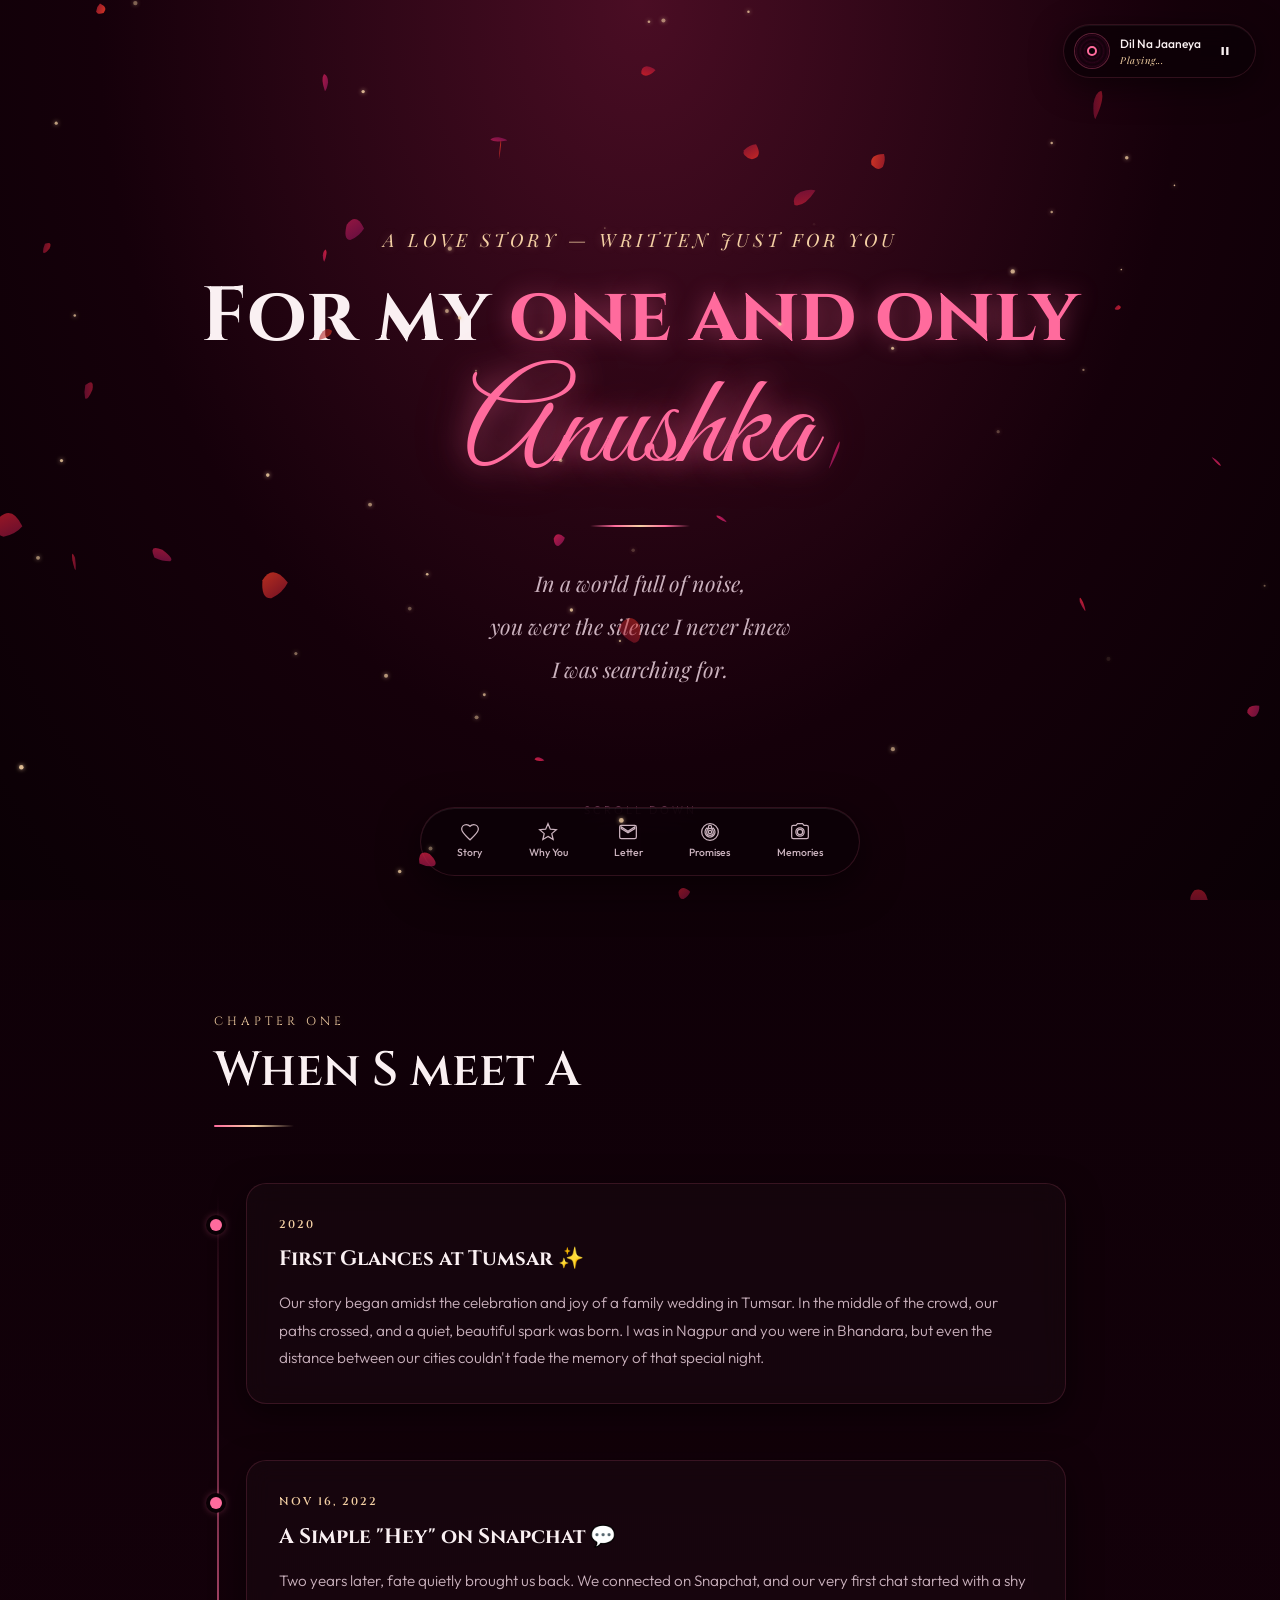
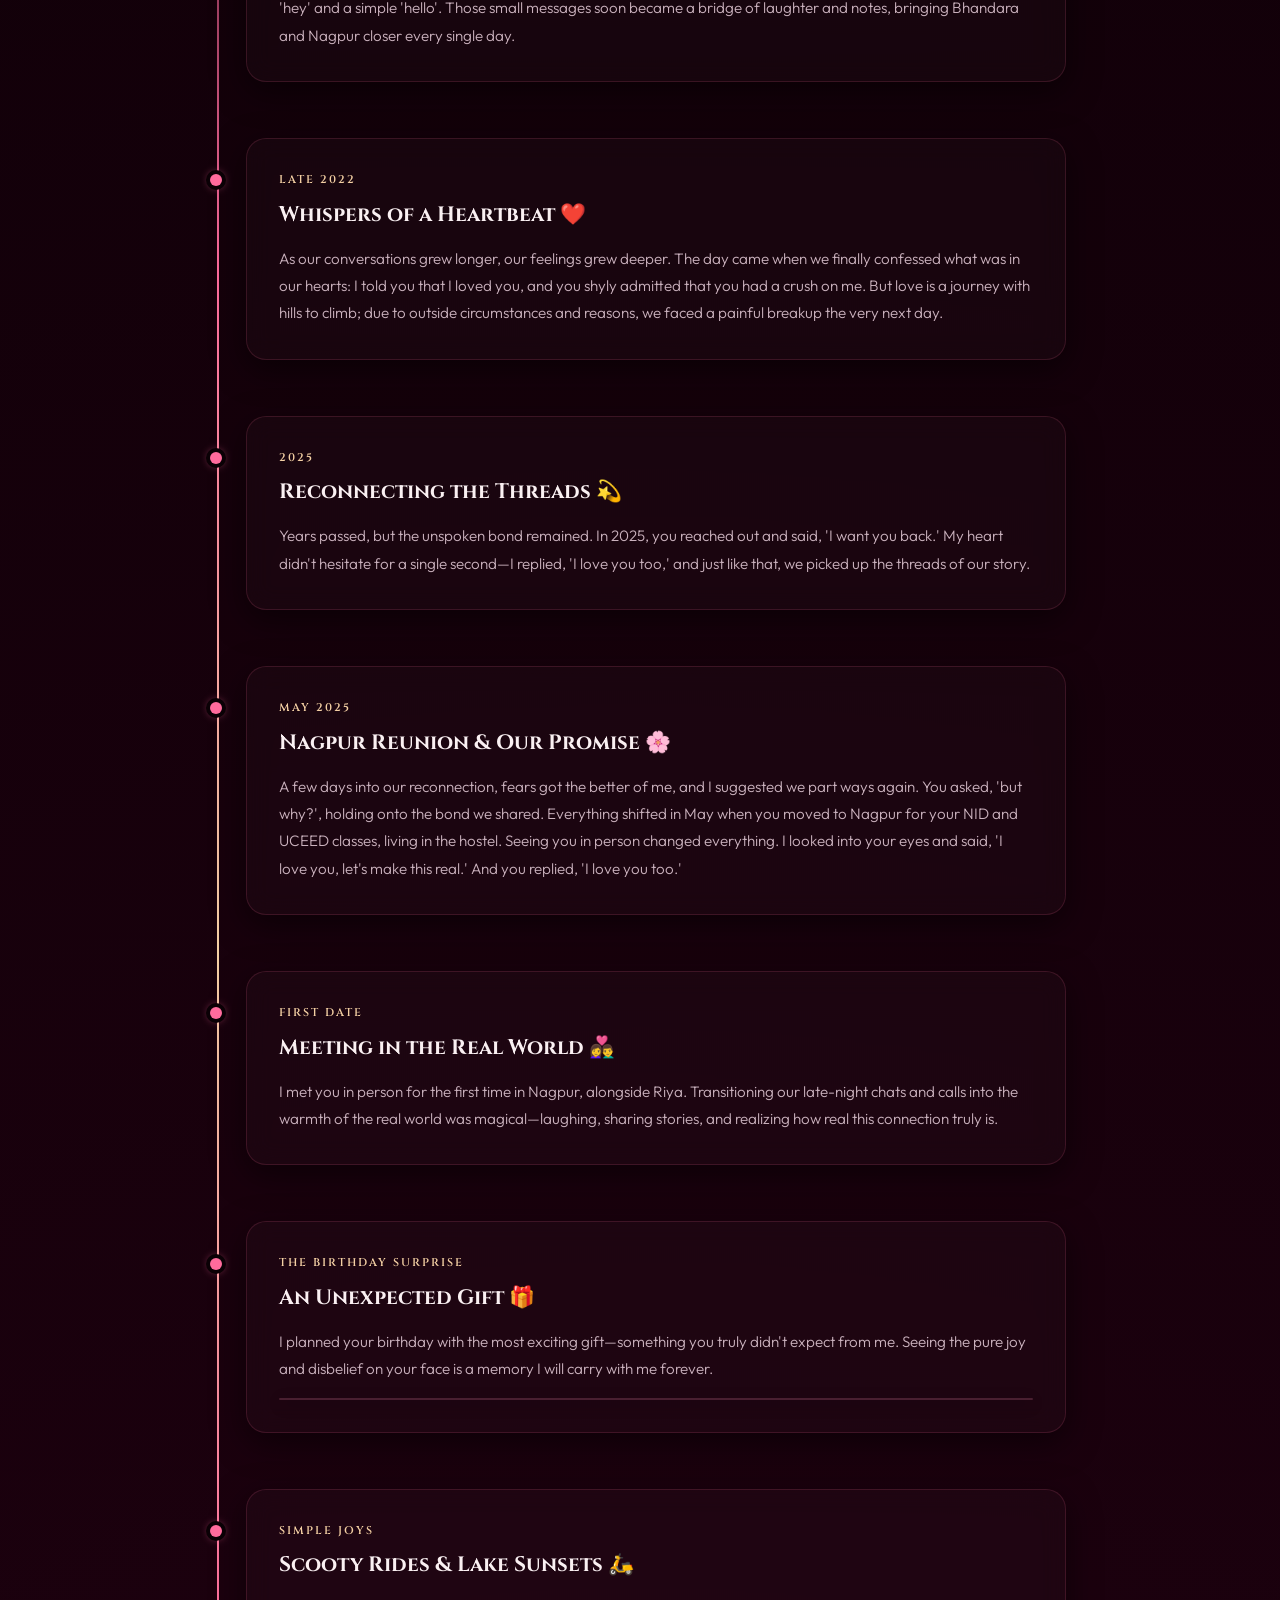
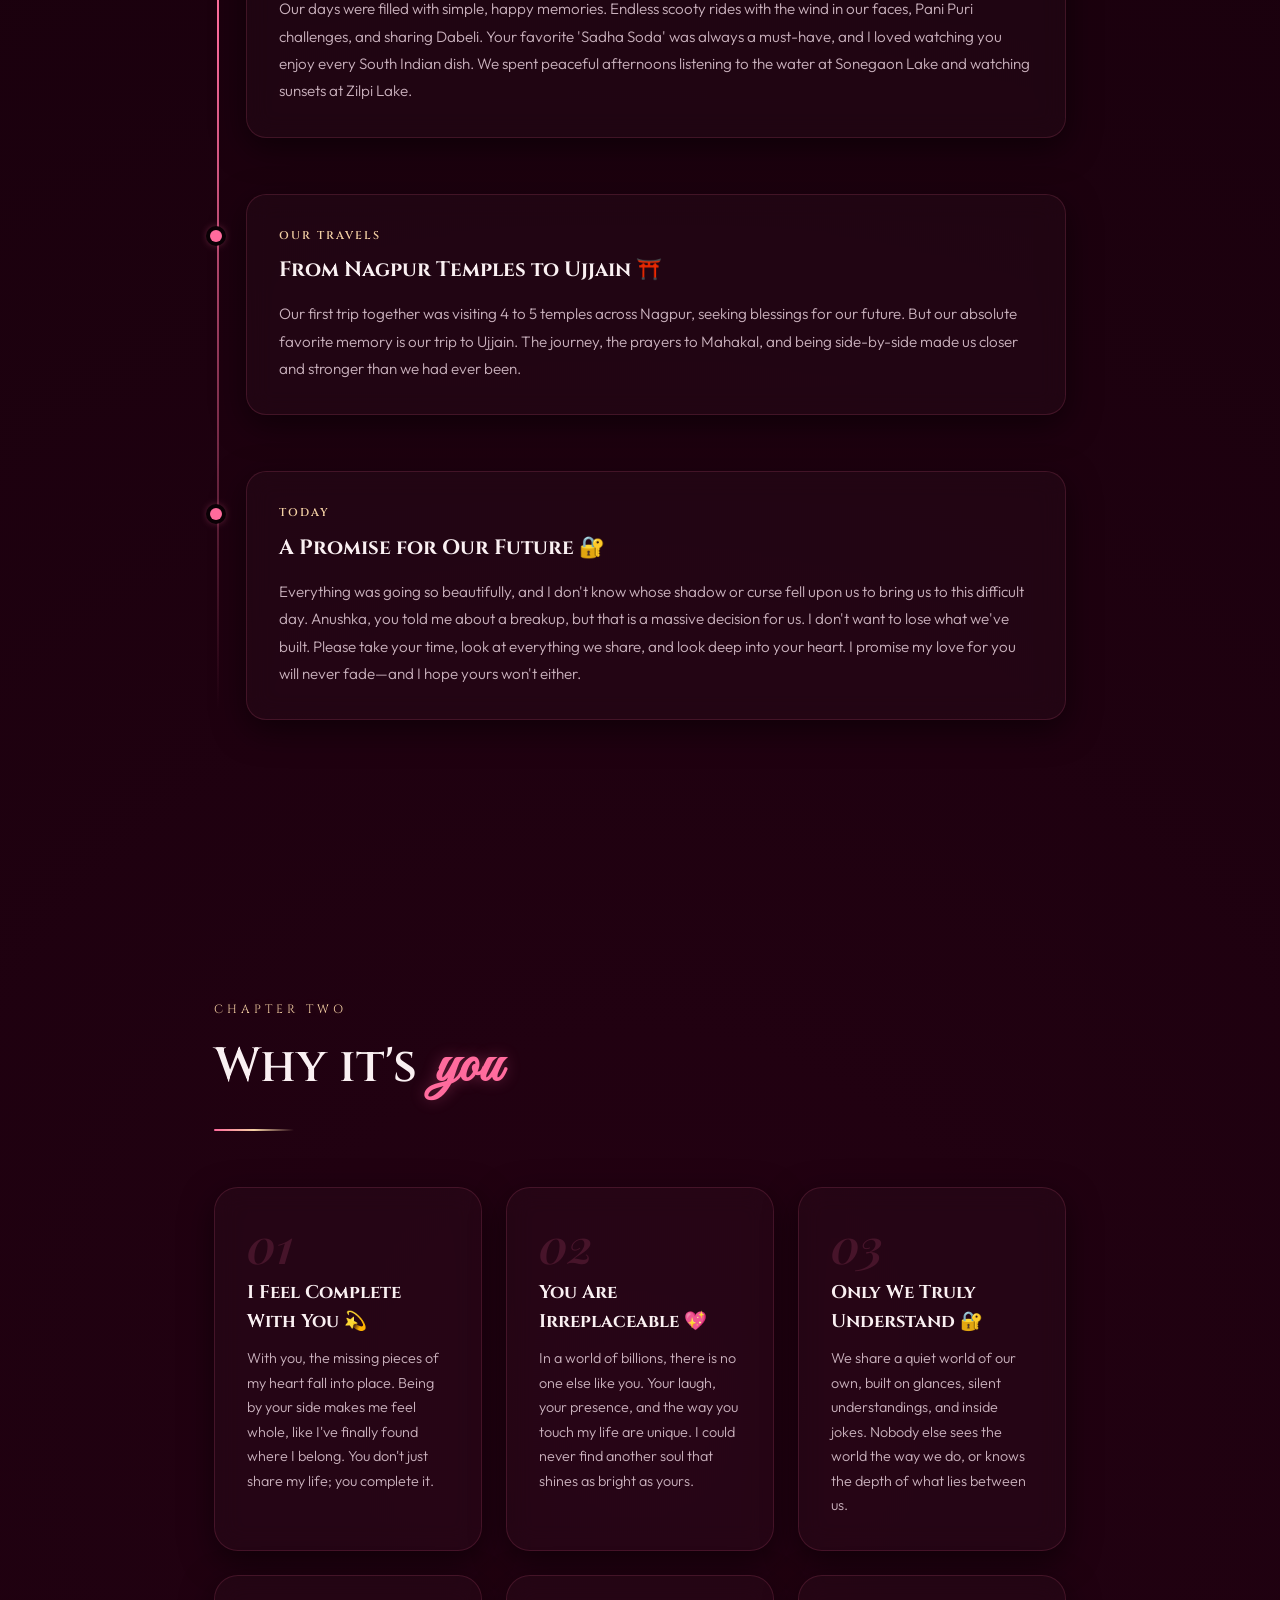
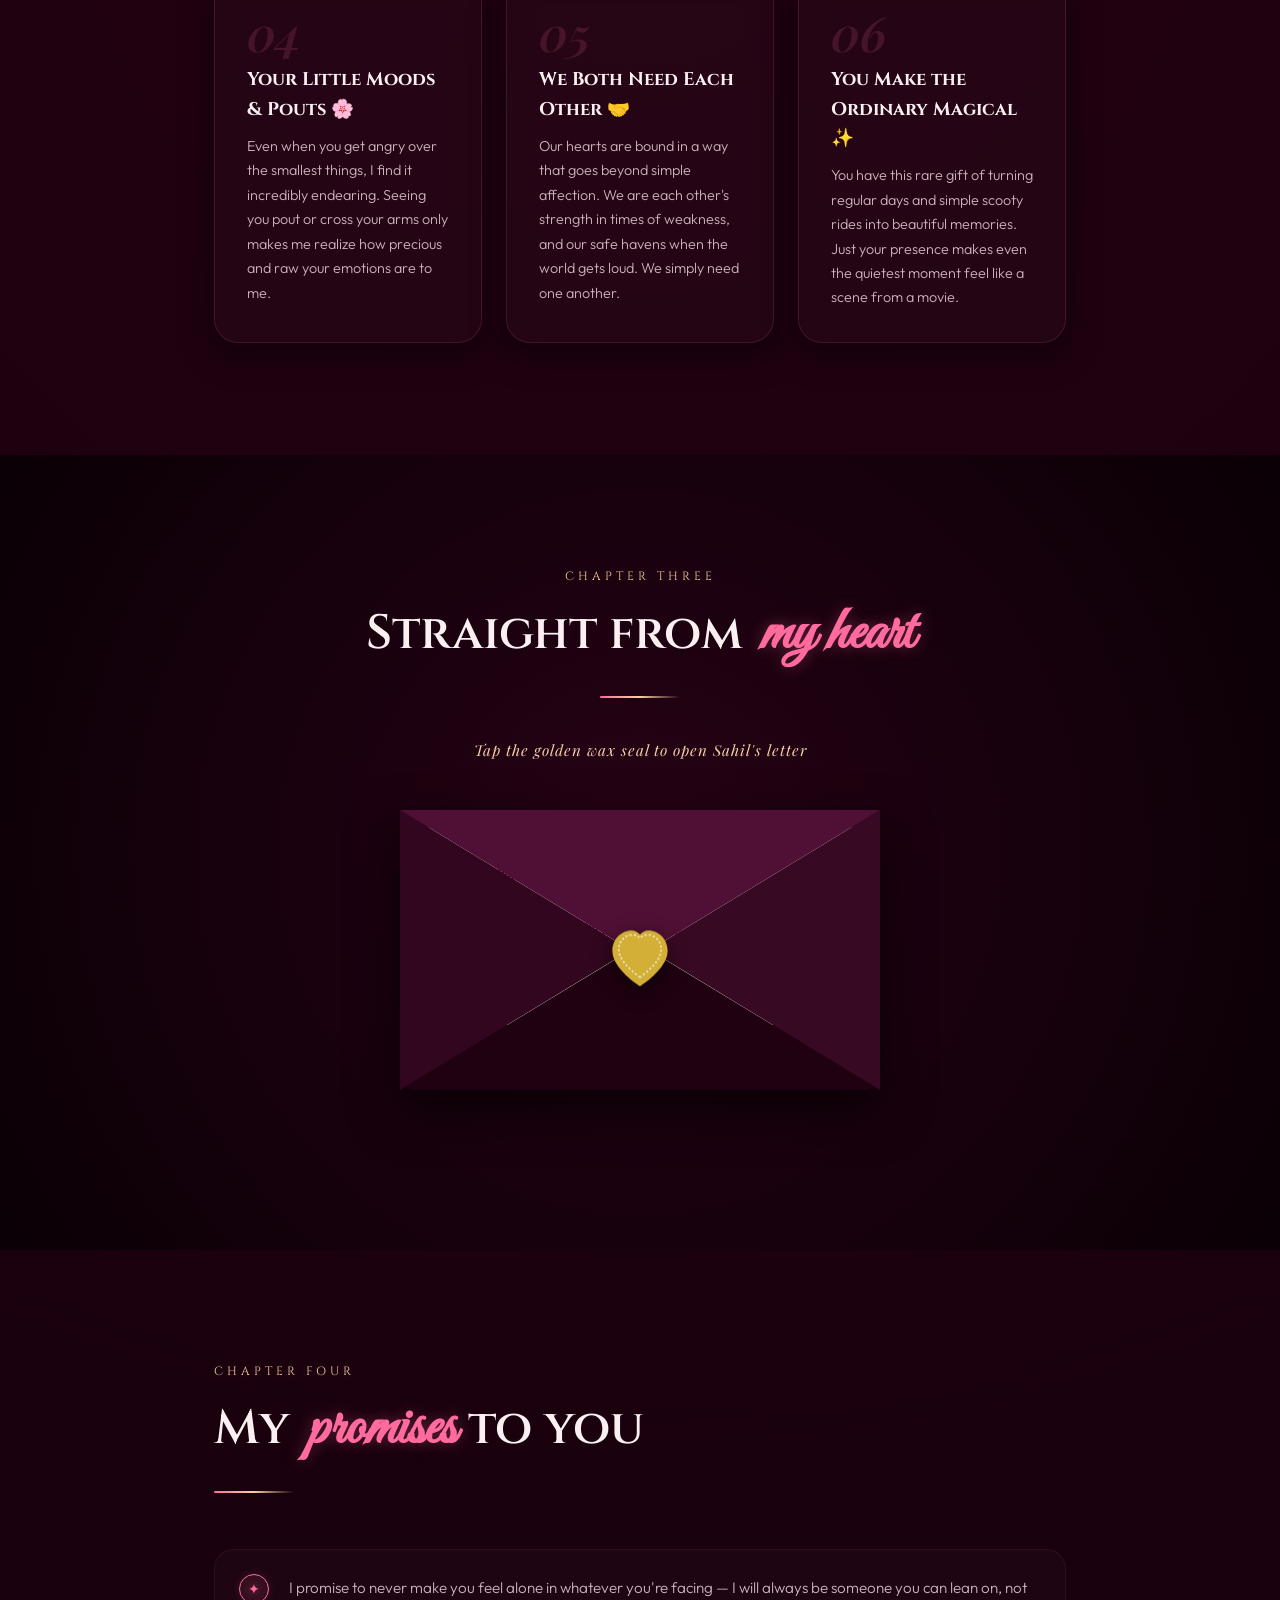
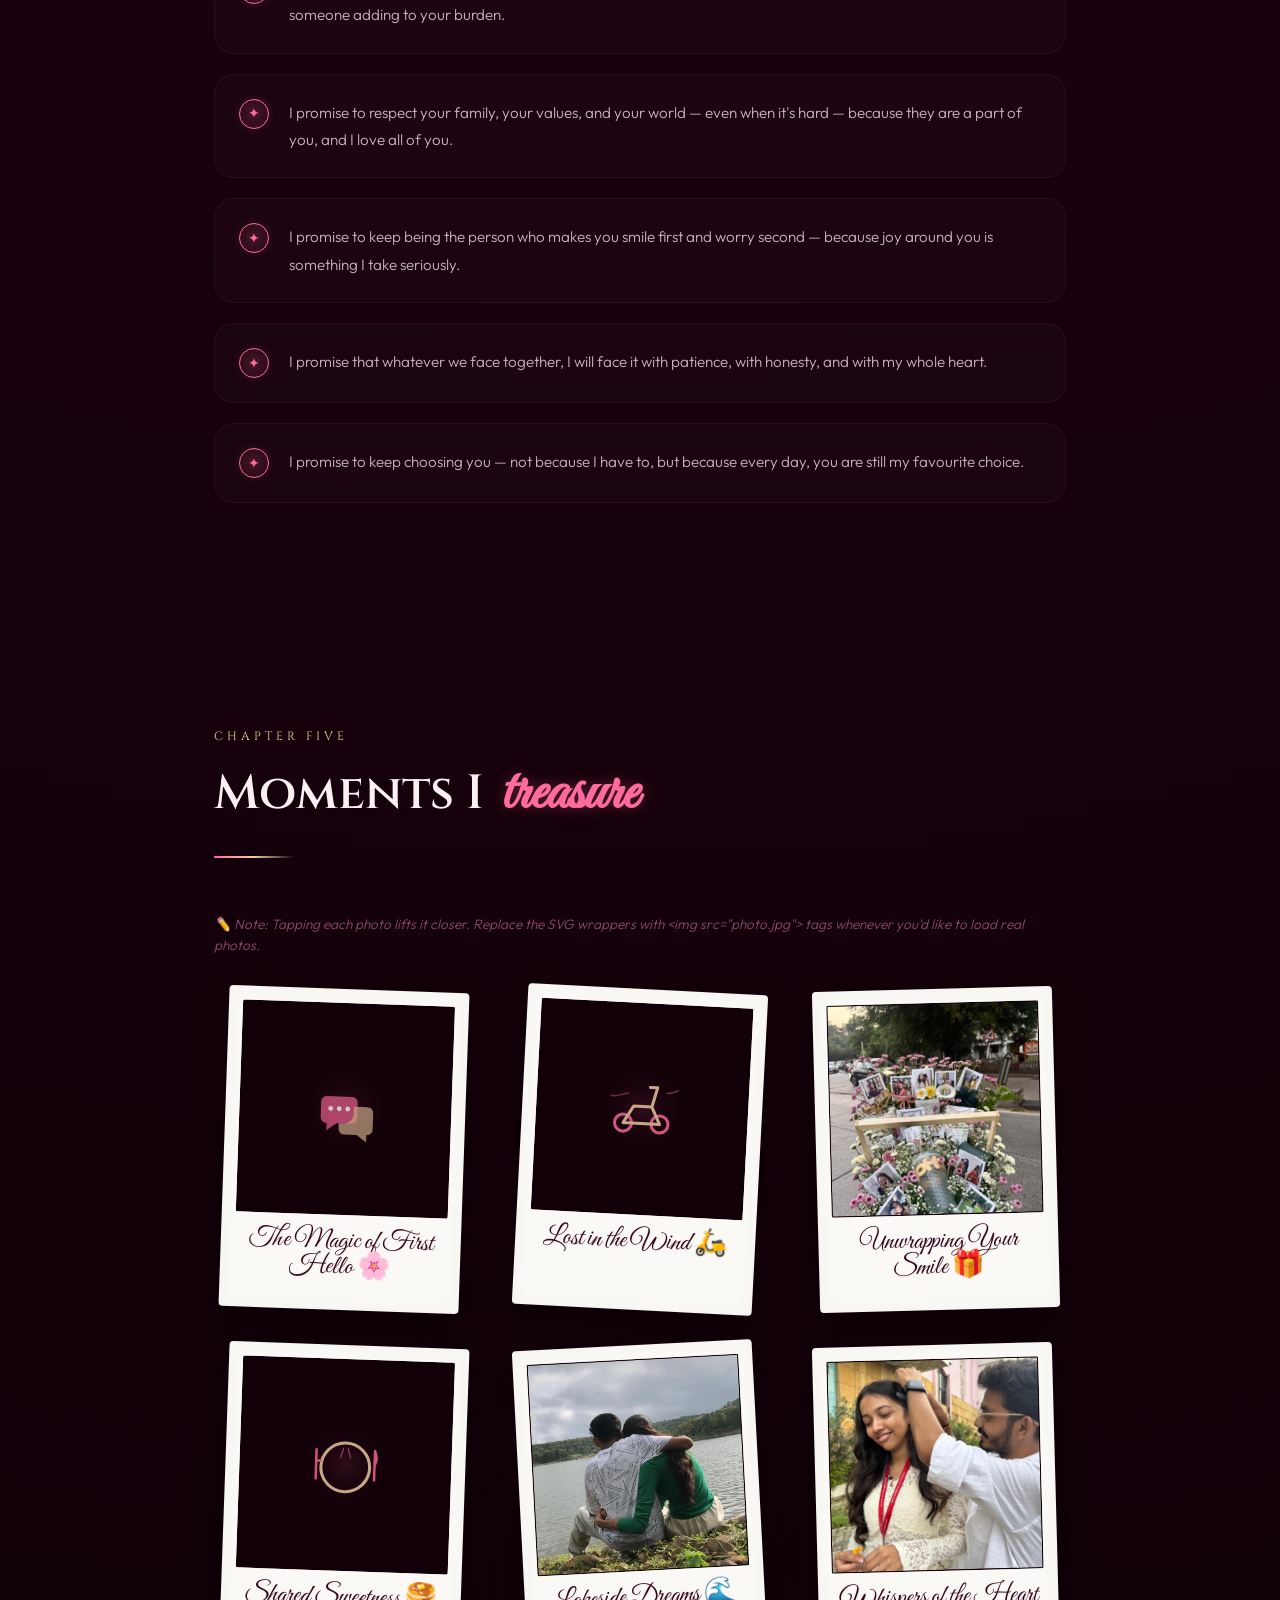
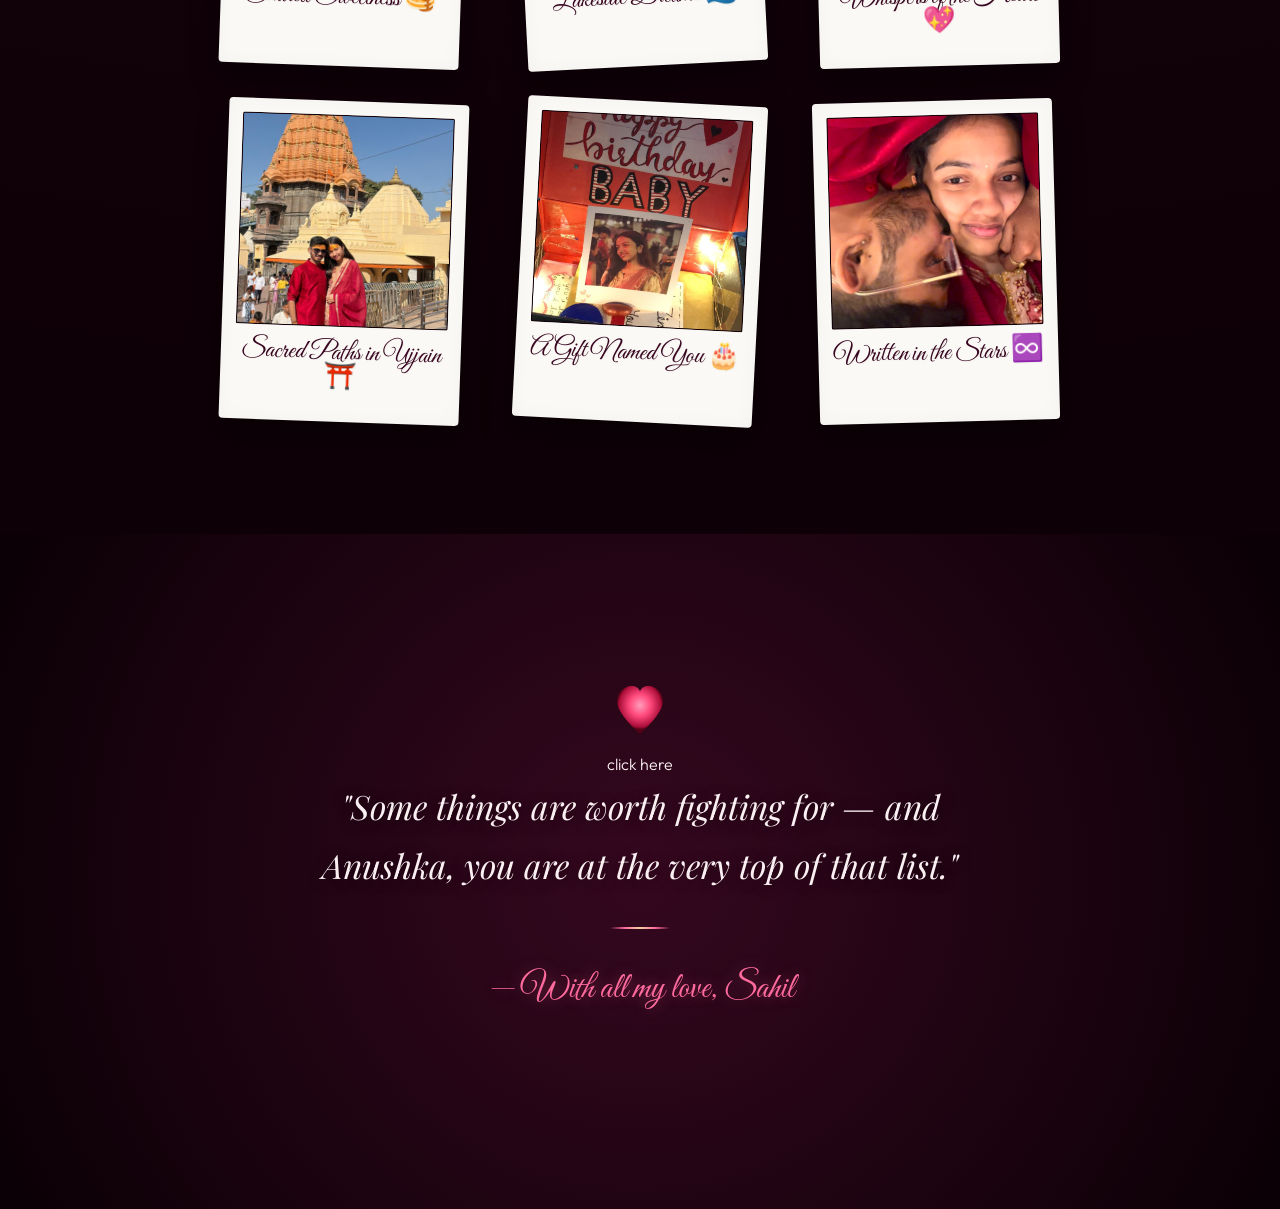
==== commit 220393f8: "Replace rose with heart, add side heart swarm, and update modal text" ====
--- a/anushka.html
+++ b/anushka.html
@@ -1162,8 +1162,8 @@
     <div class="love-modal-content">
       <div class="love-modal-close" id="close-modal-btn">✕</div>
       <p class="love-modal-text">
-        "I love you till my end.<br>
-        <span>please don't leave me ."</span>
+        I love you till my end<br>
+        <span>please don't leave me</span>
       </p>
       <div class="love-modal-heart">❤️</div>
     </div>
@@ -1600,43 +1600,21 @@
 
   <!-- FINAL -->
   <section class="final-section">
-    <div class="rose-container" id="final-rose-container">
-      <div class="svg-rose-wrapper">
-        <svg class="svg-rose" viewBox="0 0 120 120" xmlns="http://www.w3.org/2000/svg">
+    <div class="heart-container" id="final-heart-container">
+      <div class="svg-heart-wrapper">
+        <svg class="svg-heart" viewBox="0 0 100 100" xmlns="http://www.w3.org/2000/svg">
           <defs>
-            <radialGradient id="rose-grad-petals" cx="50%" cy="40%" r="50%">
+            <radialGradient id="heart-grad-petals" cx="50%" cy="40%" r="50%">
               <stop offset="0%" stop-color="#ff9ebb" />
               <stop offset="45%" stop-color="#ff4a7d" />
               <stop offset="90%" stop-color="#ab0e39" />
               <stop offset="100%" stop-color="#540217" />
             </radialGradient>
-            <linearGradient id="rose-grad-stem" x1="0%" y1="0%" x2="100%" y2="100%">
-              <stop offset="0%" stop-color="#559955" />
-              <stop offset="100%" stop-color="#1b4d22" />
-            </linearGradient>
-            <linearGradient id="rose-grad-leaves" x1="0%" y1="0%" x2="0%" y2="100%">
-              <stop offset="0%" stop-color="#80c670" />
-              <stop offset="100%" stop-color="#2a5c20" />
-            </linearGradient>
           </defs>
-          <!-- Stem -->
-          <path d="M 60 70 C 60 90, 52 105, 52 110" stroke="url(#rose-grad-stem)" stroke-width="4.5" fill="none" stroke-linecap="round" />
-          <!-- Leaves -->
-          <path d="M 52 100 C 40 102, 32 94, 25 96 C 32 88, 44 92, 52 100 Z" fill="url(#rose-grad-leaves)" stroke="#1b4d22" stroke-width="0.8" />
-          <path d="M 57 85 C 68 85, 78 91, 88 88 C 78 96, 68 92, 57 85 Z" fill="url(#rose-grad-leaves)" stroke="#1b4d22" stroke-width="0.8" />
-          <!-- Sepals -->
-          <path d="M 50 72 C 55 76, 65 76, 70 72 C 67 65, 63 60, 60 70 Z" fill="#2d6a31" />
-          <path d="M 45 68 C 48 74, 53 72, 50 72 Z" fill="#2d6a31" />
-          <!-- Petals -->
-          <path d="M 40 45 C 30 35, 90 35, 80 45 C 90 60, 30 60, 40 45 Z" fill="url(#rose-grad-petals)" />
-          <path d="M 42 43 C 25 35, 30 70, 60 72 C 40 68, 38 52, 42 43 Z" fill="url(#rose-grad-petals)" stroke="#6a0820" stroke-width="0.5" />
-          <path d="M 78 43 C 95 35, 90 70, 60 72 C 80 68, 82 52, 78 43 Z" fill="url(#rose-grad-petals)" stroke="#6a0820" stroke-width="0.5" />
-          <path d="M 50 48 C 40 38, 80 38, 70 48 C 75 60, 45 60, 50 48 Z" fill="url(#rose-grad-petals)" stroke="#6a0820" stroke-width="0.5" />
-          <path d="M 55 45 C 52 42, 68 42, 65 45 C 60 48, 56 46, 55 45 Z" fill="#ab0e39" />
-          <path d="M 57 44 C 58 41, 62 41, 63 44" stroke="#ff9ebb" stroke-width="1.2" fill="none" />
+          <path d="M50 85C47 82 15 54 15 35C15 22 25 12 37.5 12C45 12 48 16 50 20C52 16 55 12 62.5 12C75 12 85 22 85 35C85 54 53 82 50 85Z" fill="url(#heart-grad-petals)" />
         </svg>
-        <div class="click-here-inner">click here</div>
-      </div>
+      </div>
+      <div class="click-here-btn">click here</div>
     </div>
     <p class="final-quote">"Some things are worth fighting for — and Anushka, you are at the very top of that list."</p>
     <div class="final-divider"></div>
@@ -1833,12 +1811,12 @@
     // Global touch/click heart spawner
     window.addEventListener('click', (e) => {
       // Exclude clicking on items that are specifically interactive to avoid blocking UI attention
-      if (e.target.closest('a') || e.target.closest('#envelope') || e.target.closest('.polaroid') || e.target.closest('#final-rose-container') || e.target.closest('#love-modal')) return;
+      if (e.target.closest('a') || e.target.closest('#envelope') || e.target.closest('.polaroid') || e.target.closest('#final-heart-container') || e.target.closest('#love-modal')) return;
       spawnHeartsBurst(e.clientX, e.clientY, 4);
     });
 
     window.addEventListener('touchstart', (e) => {
-      if (e.target.closest('a') || e.target.closest('#envelope') || e.target.closest('.polaroid') || e.target.closest('#final-rose-container') || e.target.closest('#love-modal')) return;
+      if (e.target.closest('a') || e.target.closest('#envelope') || e.target.closest('.polaroid') || e.target.closest('#final-heart-container') || e.target.closest('#love-modal')) return;
       const touch = e.touches[0];
       spawnHeartsBurst(touch.clientX, touch.clientY, 4);
     });
@@ -1849,32 +1827,90 @@
       }
     }
 
+    function spawnHeartsFromAllSides(count = 75) {
+      const centerX = width / 2;
+      const centerY = height / 2;
+      
+      for (let i = 0; i < count; i++) {
+        // Pick a random side: 0 = Top, 1 = Right, 2 = Bottom, 3 = Left
+        const side = Math.floor(Math.random() * 4);
+        let x, y;
+        
+        if (side === 0) { // Top
+          x = Math.random() * width;
+          y = -20;
+        } else if (side === 1) { // Right
+          x = width + 20;
+          y = Math.random() * height;
+        } else if (side === 2) { // Bottom
+          x = Math.random() * width;
+          y = height + 20;
+        } else { // Left
+          x = -20;
+          y = Math.random() * height;
+        }
+        
+        // Direction vector towards center
+        const dx = centerX - x;
+        const dy = centerY - y;
+        const dist = Math.sqrt(dx * dx + dy * dy) || 1;
+        
+        // Speed
+        const speed = 3 + Math.random() * 6;
+        const vx = (dx / dist) * speed + (Math.random() - 0.5) * 1.5;
+        const vy = (dy / dist) * speed + (Math.random() - 0.5) * 1.5;
+        
+        // Create custom heart particle
+        const size = 12 + Math.random() * 18;
+        const color = `hsl(${340 + Math.random() * 25}, 95%, ${58 + Math.random() * 12}%)`;
+        const angle = Math.random() * Math.PI * 2;
+        const rotSpeed = -0.04 + Math.random() * 0.08;
+        
+        // Push custom heart particle
+        hearts.push({
+          x: x,
+          y: y,
+          size: size,
+          speedX: vx,
+          speedY: vy,
+          angle: angle,
+          rotSpeed: rotSpeed,
+          opacity: 1.0,
+          color: color,
+          update: function() {
+            this.x += this.speedX;
+            this.y += this.speedY;
+            this.angle += this.rotSpeed;
+            
+            // Decelerate slightly as they approach the center to hover
+            this.speedX *= 0.985;
+            this.speedY *= 0.985;
+            
+            // Fade out
+            this.opacity -= 0.007;
+          },
+          draw: function() {
+            if (this.opacity > 0) {
+              drawHeart(ctx, this.x, this.y, this.size, this.size, this.color, this.angle, this.opacity);
+            }
+          }
+        });
+      }
+    }
+
     // Secret Easter Egg & Love Quote Popup Trigger
-    const finalRose = document.getElementById('final-rose-container');
+    const finalHeart = document.getElementById('final-heart-container');
     const loveModal = document.getElementById('love-modal');
     const closeModalBtn = document.getElementById('close-modal-btn');
 
-    finalRose.addEventListener('click', (e) => {
-      // 1. Show the love quote overlay
+    function triggerLoveModal(e) {
       loveModal.classList.add('active');
-      
-      // 2. Spawn a massive heartbeat burst of hearts
-      const rect = finalRose.getBoundingClientRect();
-      const x = rect.left + rect.width / 2;
-      const y = rect.top + rect.height / 2;
-      spawnHeartsBurst(x, y, 32);
-      
+      spawnHeartsFromAllSides(80);
       e.stopPropagation();
-    });
-
-    finalRose.addEventListener('touchstart', (e) => {
-      loveModal.classList.add('active');
-      const rect = finalRose.getBoundingClientRect();
-      const x = rect.left + rect.width / 2;
-      const y = rect.top + rect.height / 2;
-      spawnHeartsBurst(x, y, 32);
-      e.stopPropagation();
-    });
+    }
+
+    finalHeart.addEventListener('click', triggerLoveModal);
+    finalHeart.addEventListener('touchstart', triggerLoveModal);
 
     // Close modal handlers
     closeModalBtn.addEventListener('click', (e) => {
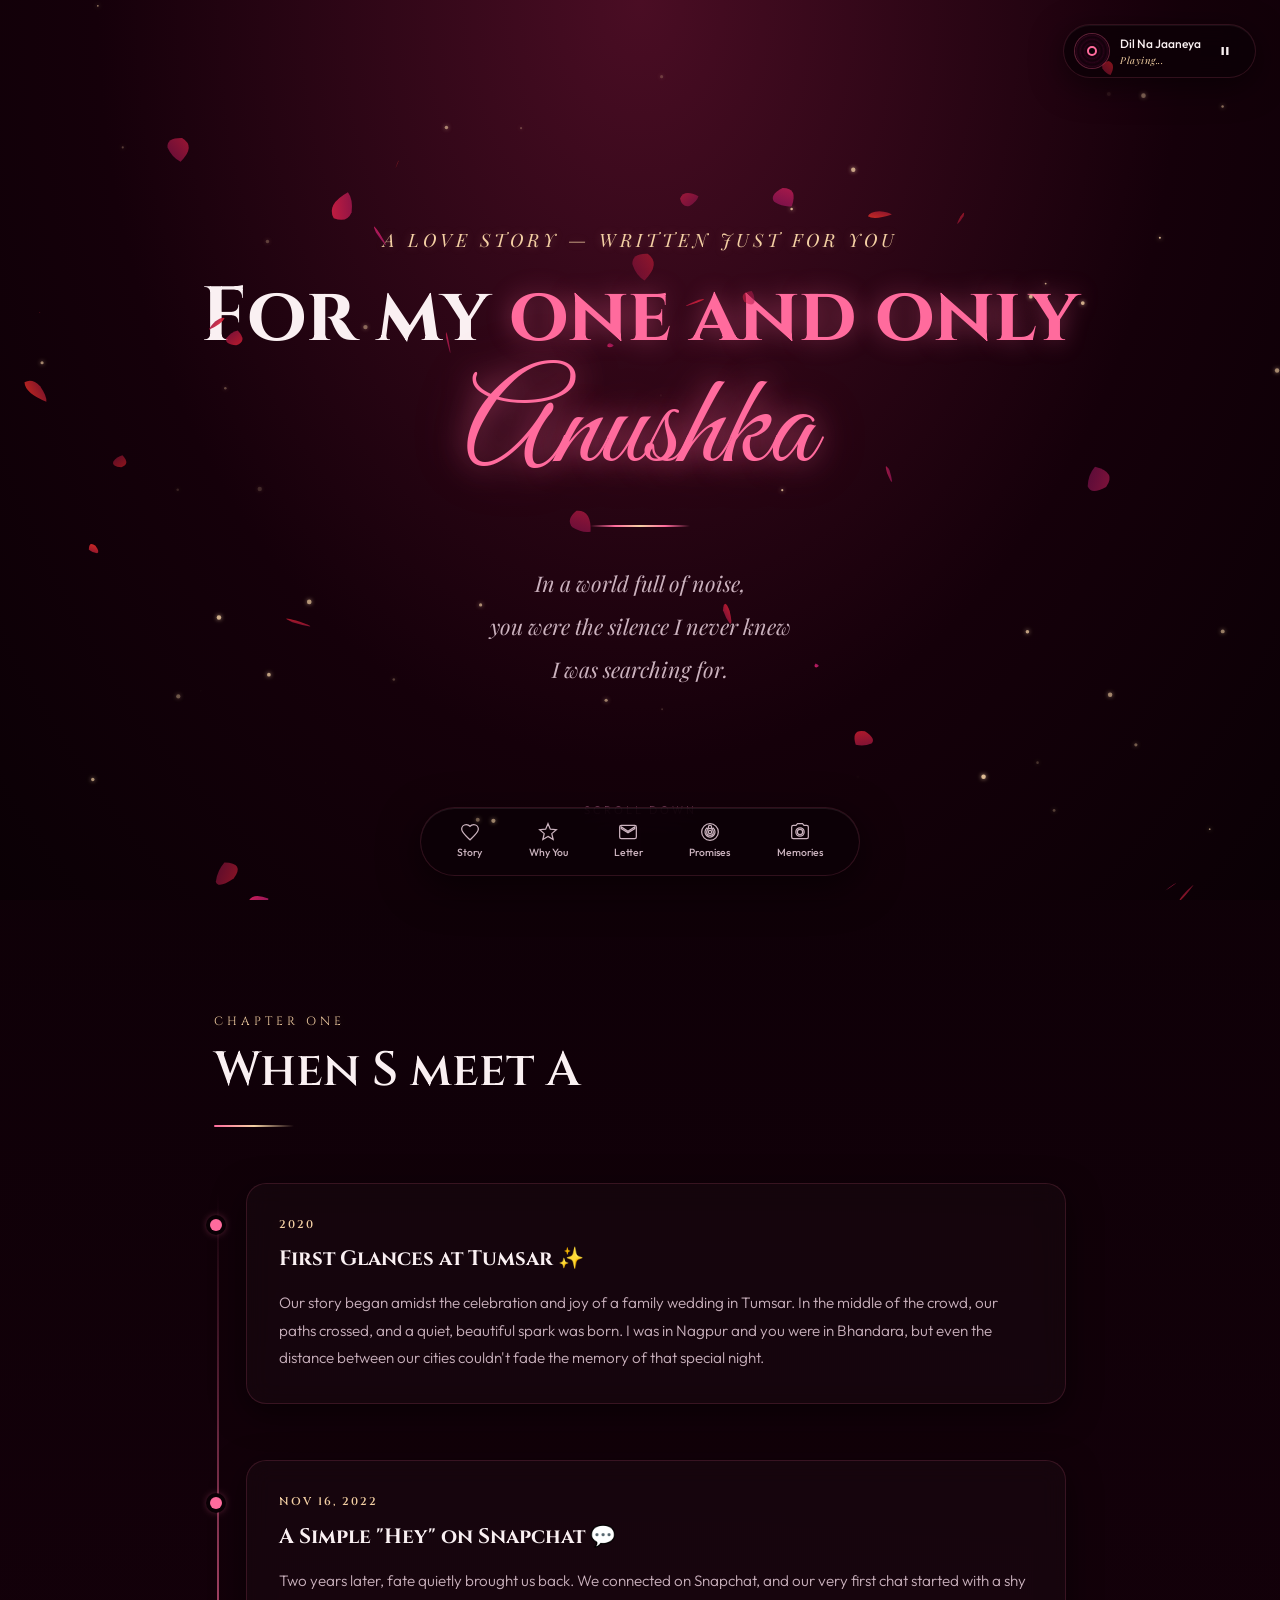
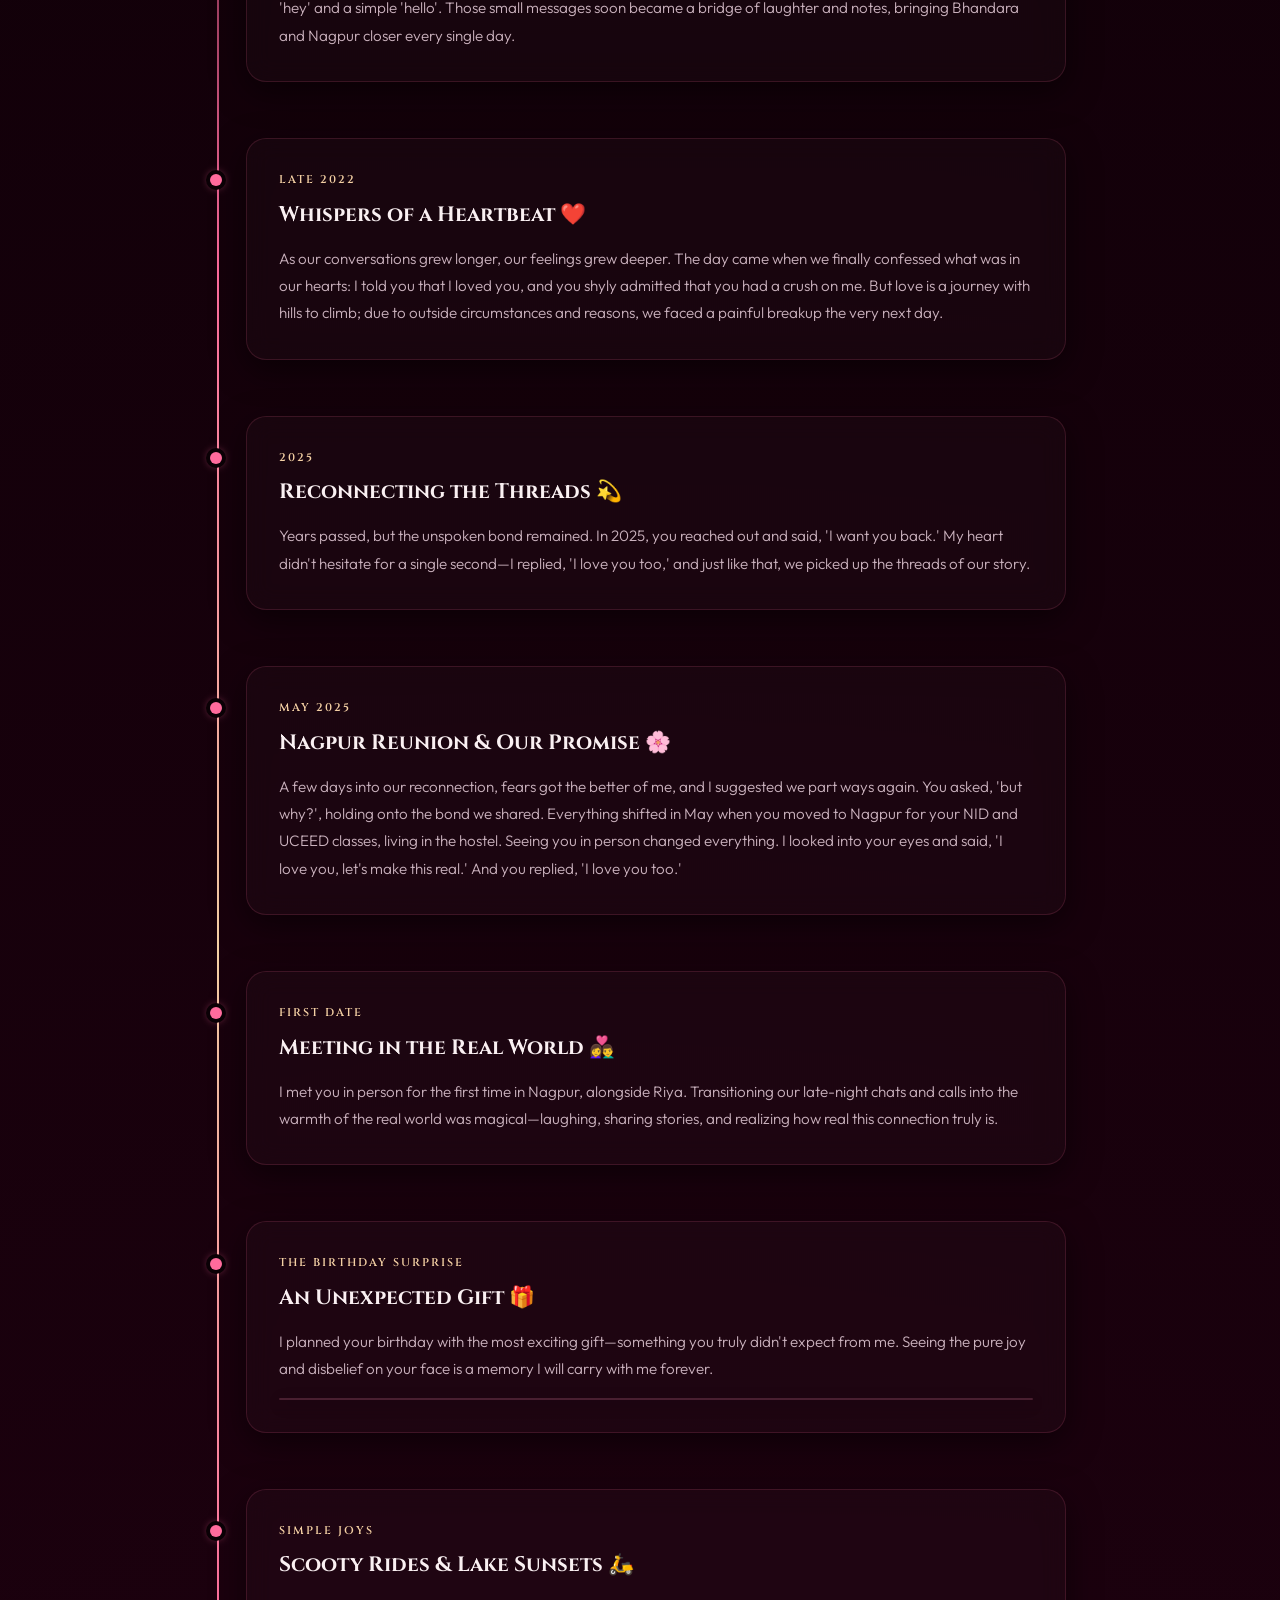
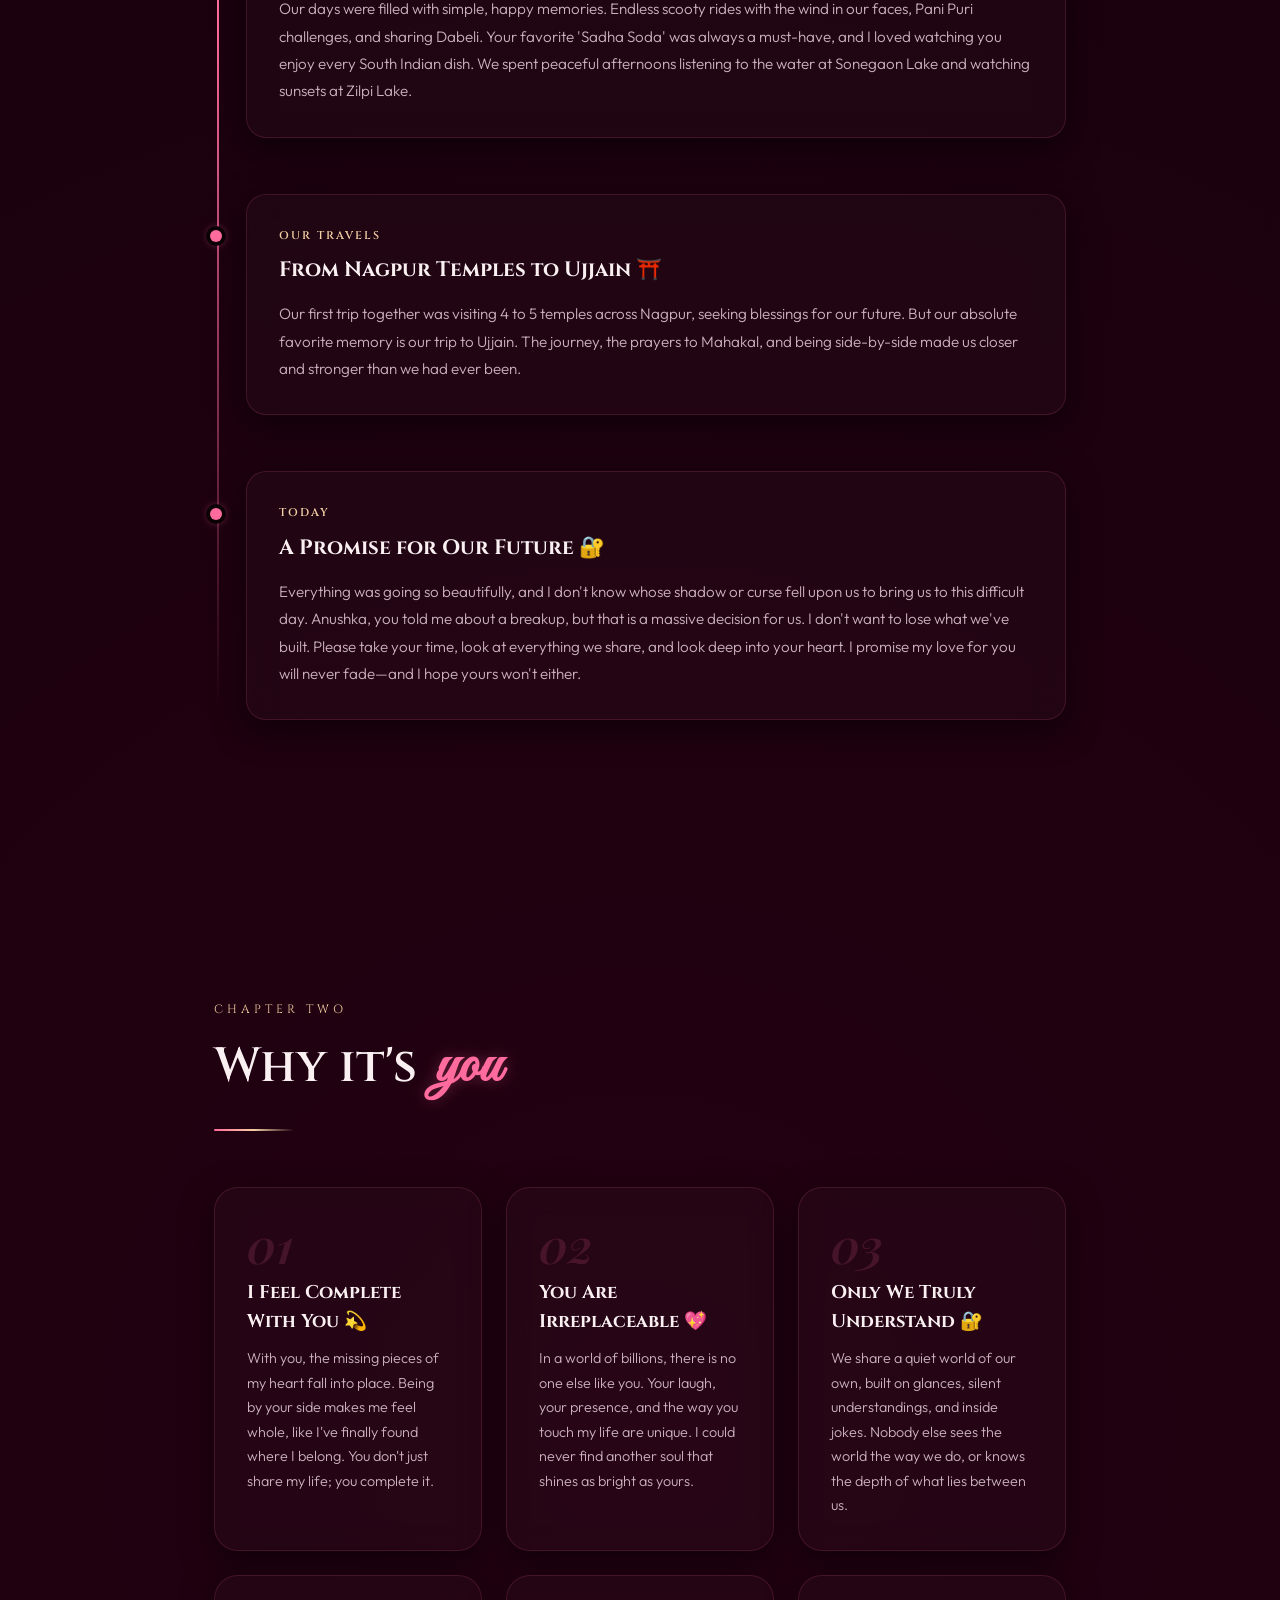
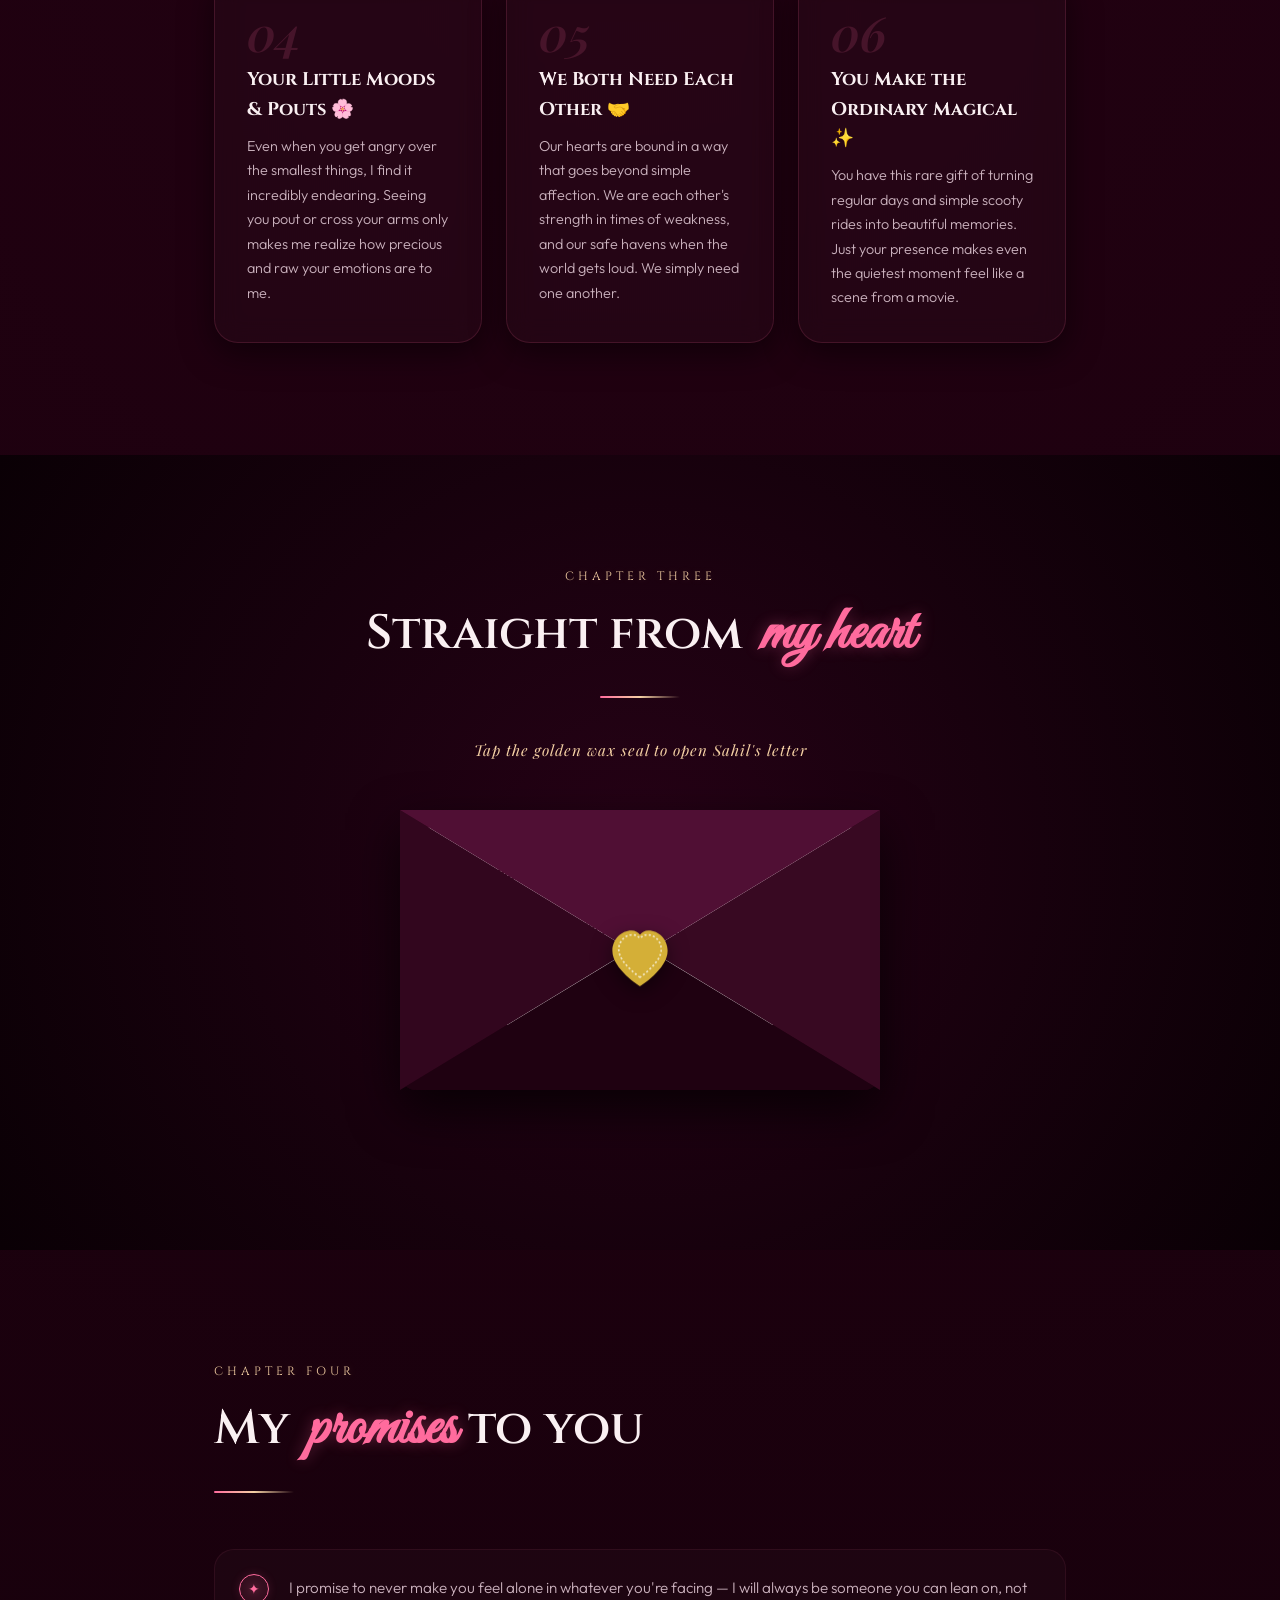
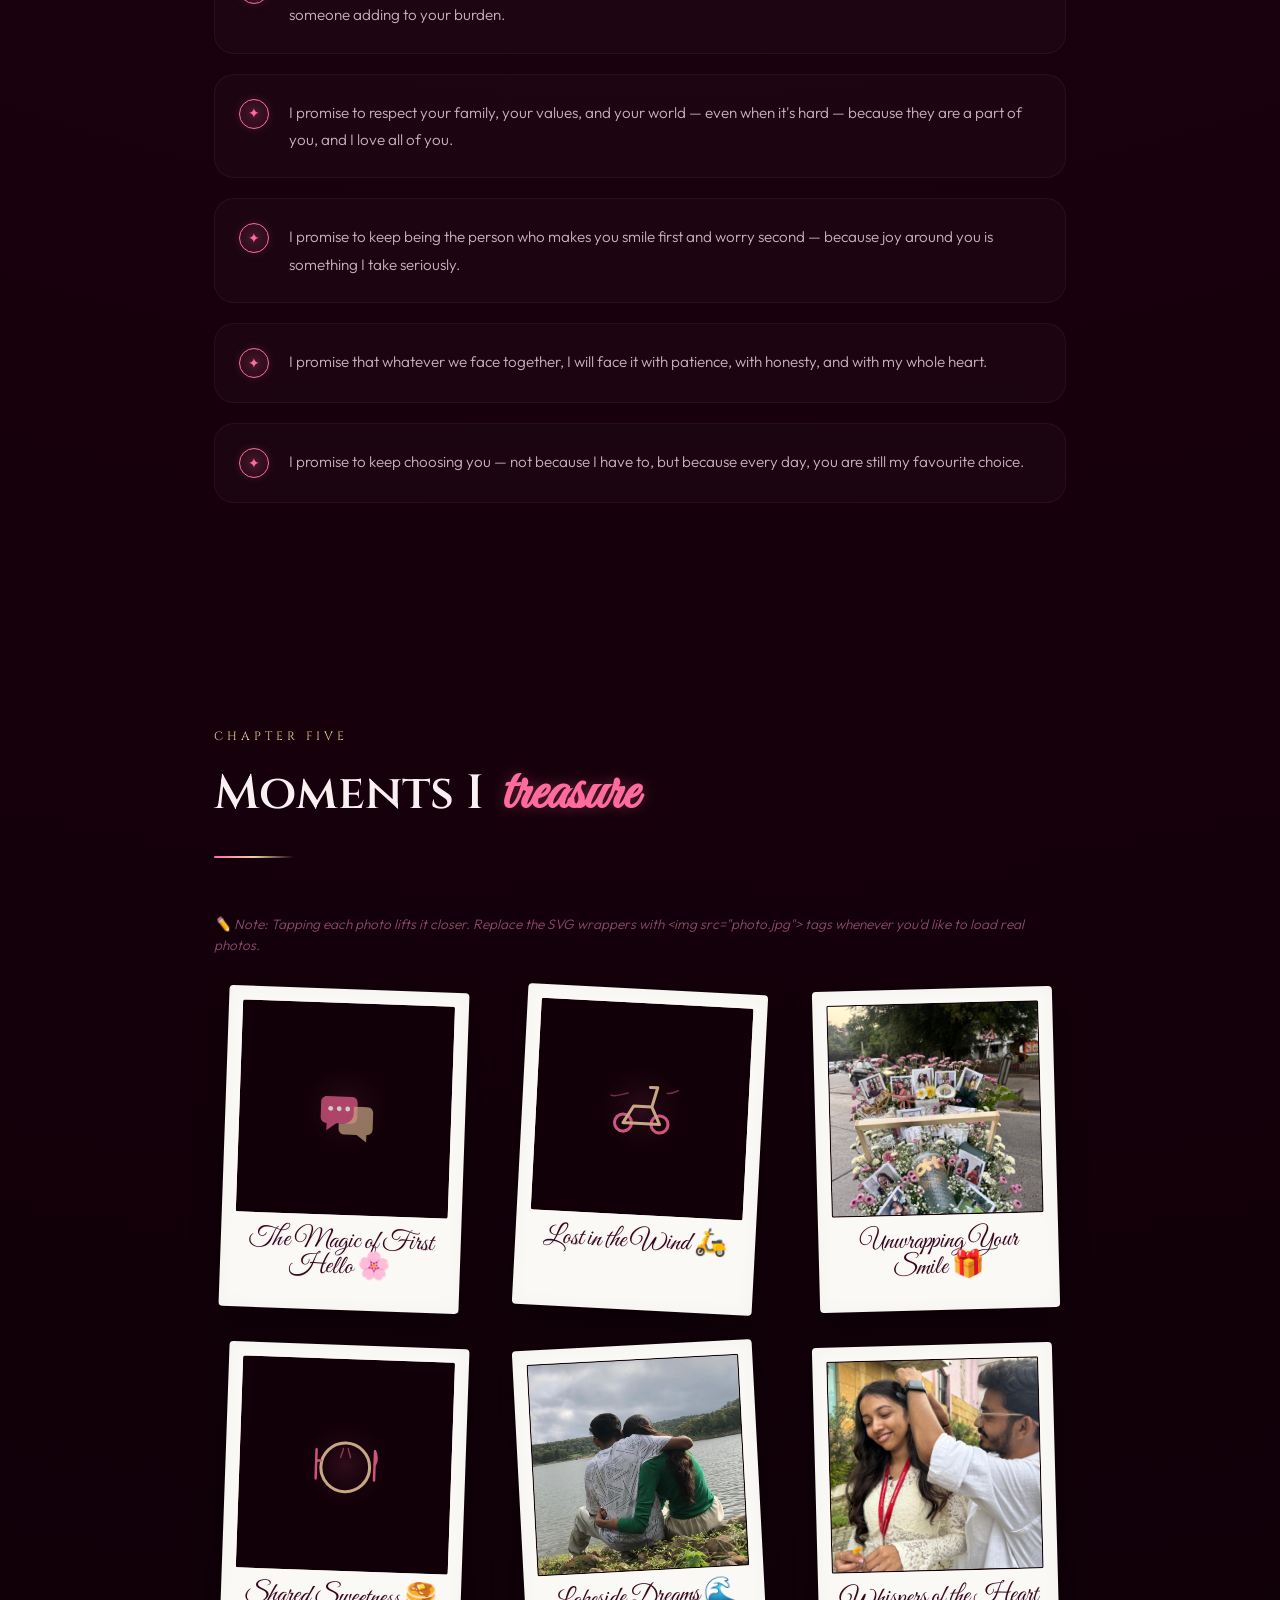
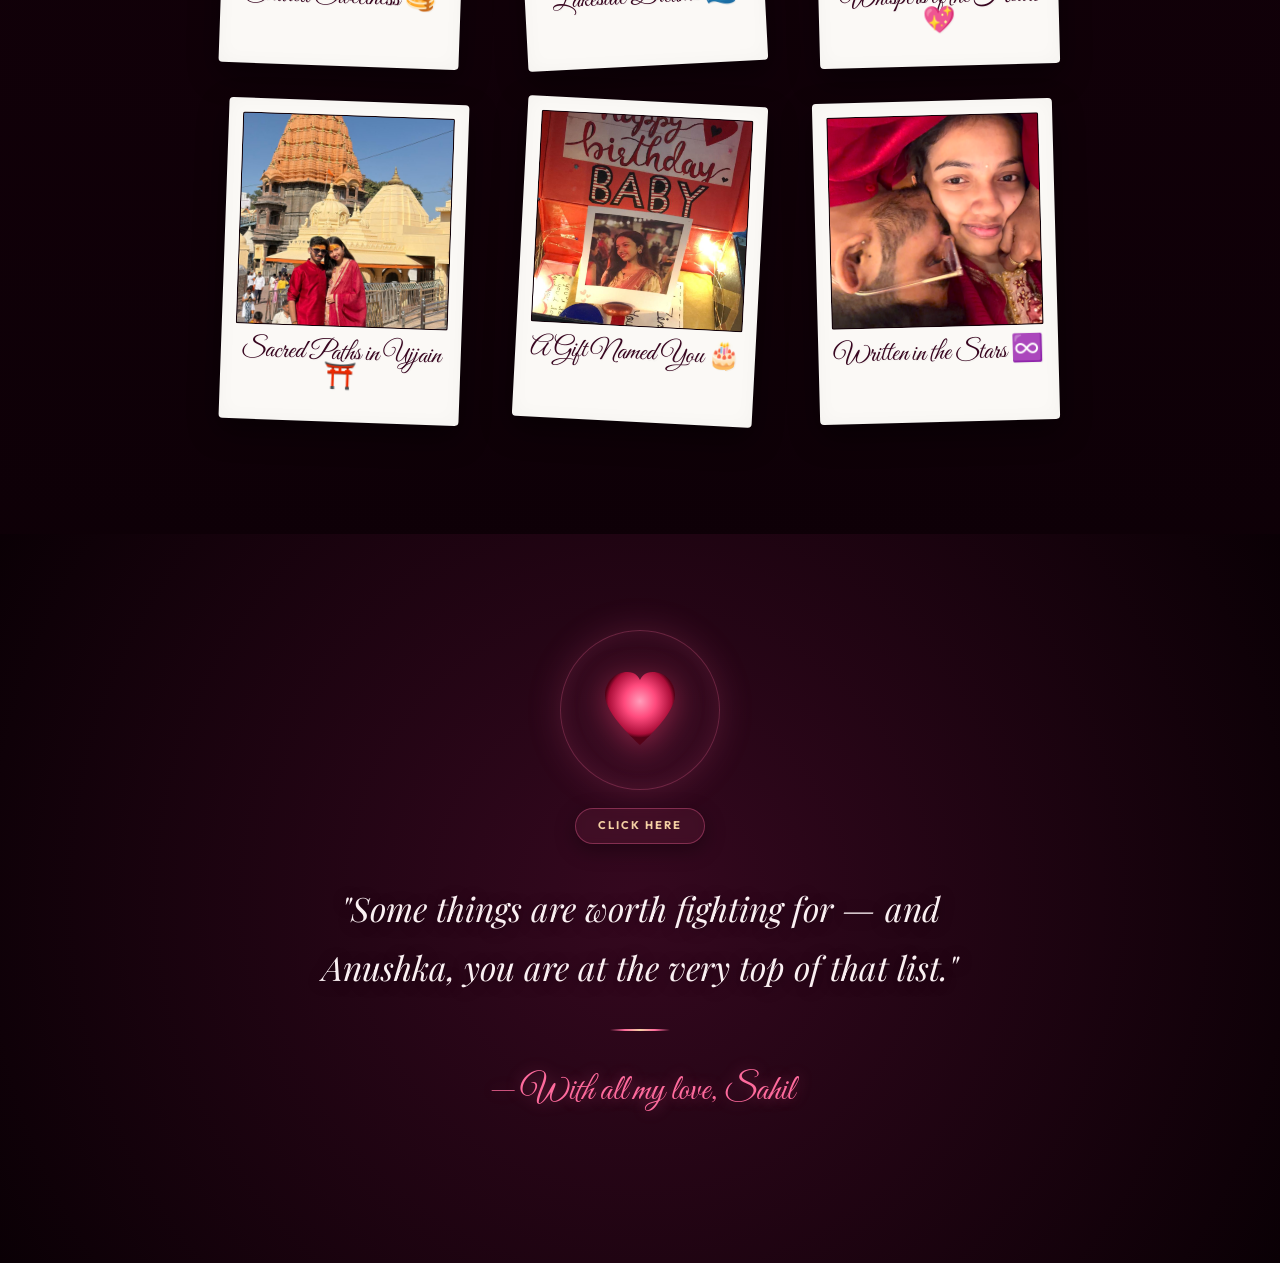
==== commit db33e407: "changes in hear" ====
--- a/anushka.html
+++ b/anushka.html
@@ -913,7 +913,7 @@
       background: radial-gradient(circle at center, #35081f 0%, #0a0005 100%);
       position: relative;
     }
-    .rose-container {
+    .heart-container {
       display: inline-flex;
       flex-direction: column;
       align-items: center;
@@ -922,47 +922,55 @@
       margin-bottom: 2.2rem;
       transition: transform 0.4s cubic-bezier(0.175, 0.885, 0.32, 1.275);
     }
-    .rose-container:hover {
-      transform: scale(1.1);
-    }
-    .svg-rose-wrapper {
-      width: 130px;
-      height: 130px;
-      background: rgba(255, 107, 157, 0.04);
-      border: 1px solid rgba(255, 107, 157, 0.22);
+    .heart-container:hover {
+      transform: scale(1.05);
+    }
+    .svg-heart-wrapper {
+      width: 160px;
+      height: 160px;
+      background: rgba(255, 107, 157, 0.05);
+      border: 1.5px solid rgba(255, 107, 157, 0.28);
       border-radius: 50%;
       display: flex;
       align-items: center;
       justify-content: center;
-      box-shadow: 0 0 25px rgba(255, 107, 157, 0.12), inset 0 0 15px rgba(255, 107, 157, 0.08);
+      box-shadow: 0 0 35px rgba(255, 107, 157, 0.18), inset 0 0 20px rgba(255, 107, 157, 0.1);
       position: relative;
-      animation: heartbeat 2s ease infinite;
+      animation: heartbeat 1.2s ease infinite; /* Pumping heartbeat speed! */
       transition: border-color 0.3s, box-shadow 0.3s;
     }
-    .rose-container:hover .svg-rose-wrapper {
-      border-color: rgba(255, 107, 157, 0.55);
-      box-shadow: 0 0 35px rgba(255, 107, 157, 0.3), inset 0 0 20px rgba(255, 107, 157, 0.15);
-    }
-    .svg-rose {
-      width: 80px;
-      height: 80px;
-      filter: drop-shadow(0 4px 8px rgba(0,0,0,0.35));
-    }
-    .click-here-inner {
-      position: absolute;
-      bottom: 12px;
+    .heart-container:hover .svg-heart-wrapper {
+      border-color: rgba(255, 107, 157, 0.65);
+      box-shadow: 0 0 45px rgba(255, 107, 157, 0.35), inset 0 0 25px rgba(255, 107, 157, 0.2);
+    }
+    .svg-heart {
+      width: 100px;
+      height: 100px;
+      filter: drop-shadow(0 6px 15px rgba(255, 74, 125, 0.45));
+    }
+    .click-here-btn {
+      margin-top: 18px;
       font-family: var(--font-body);
-      font-size: 0.55rem;
-      font-weight: 500;
-      letter-spacing: 1px;
+      font-size: 0.7rem;
+      font-weight: 700;
+      letter-spacing: 2px;
       text-transform: uppercase;
       color: var(--color-accent);
-      background: rgba(12, 1, 7, 0.82);
-      padding: 3px 8px;
-      border-radius: 10px;
-      border: 0.5px solid rgba(244, 208, 164, 0.25);
-      pointer-events: none;
-      box-shadow: 0 2px 5px rgba(0,0,0,0.4);
+      background: rgba(255, 107, 157, 0.08);
+      padding: 8px 22px;
+      border-radius: 25px;
+      border: 1.5px solid rgba(255, 107, 157, 0.35);
+      box-shadow: 0 6px 20px rgba(0,0,0,0.35);
+      transition: all 0.3s ease;
+      backdrop-filter: blur(5px);
+      -webkit-backdrop-filter: blur(5px);
+    }
+    .heart-container:hover .click-here-btn {
+      background: rgba(255, 107, 157, 0.22);
+      border-color: rgba(255, 107, 157, 0.7);
+      box-shadow: 0 8px 25px rgba(255, 107, 157, 0.3);
+      color: #fff;
+      transform: translateY(-2px);
     }
     .love-modal {
       position: fixed;
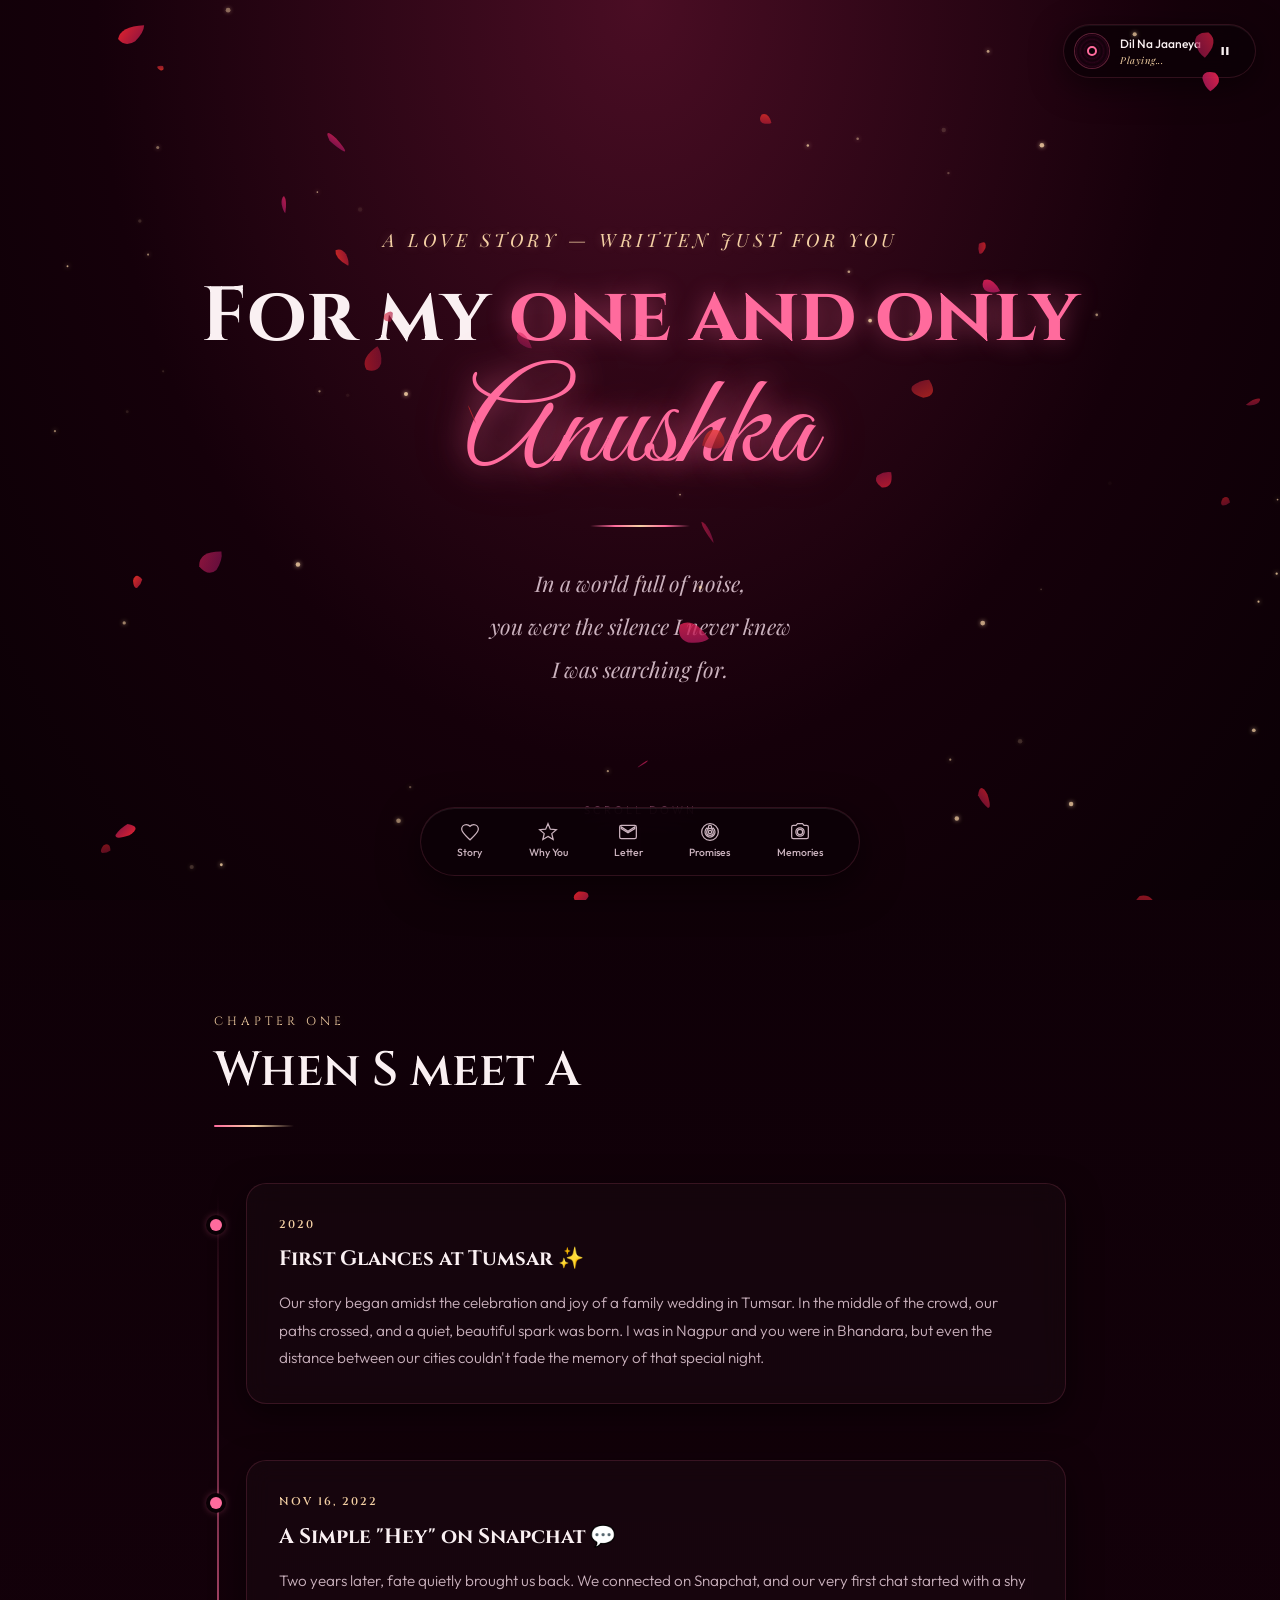
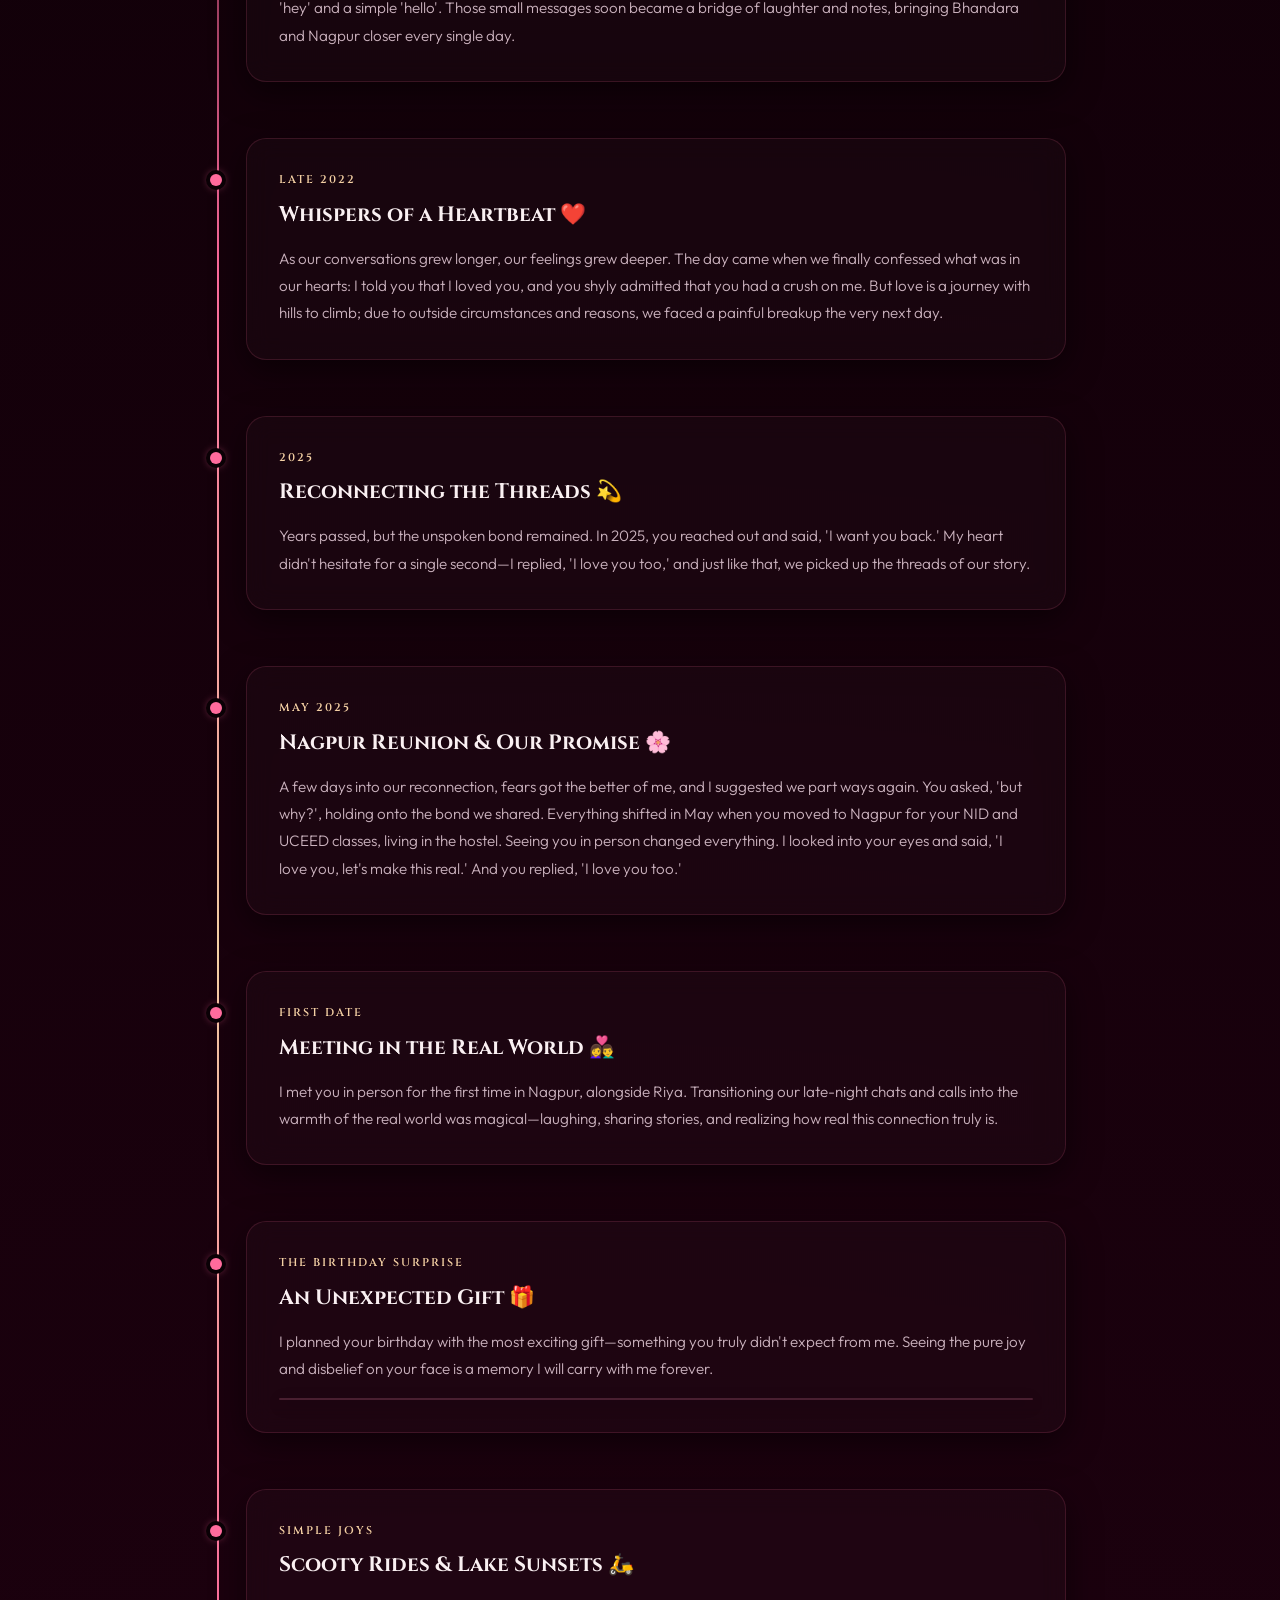
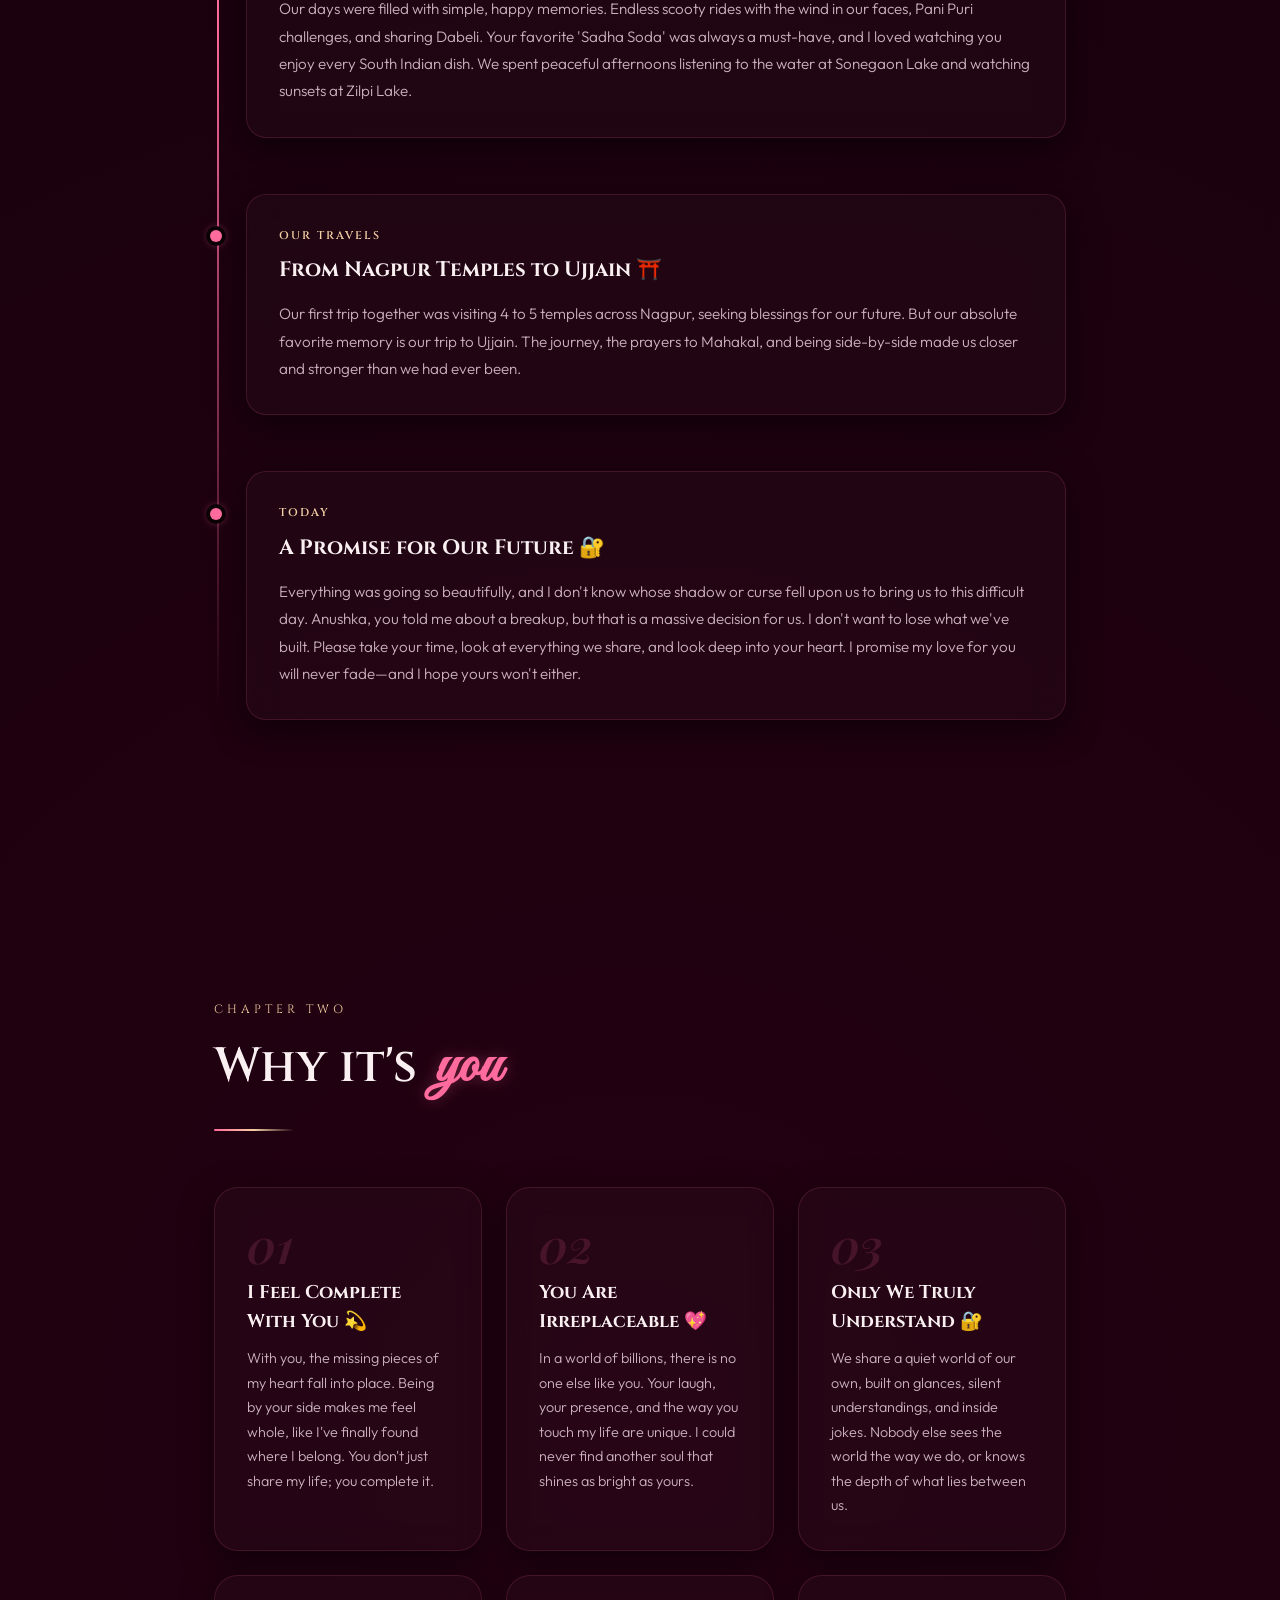
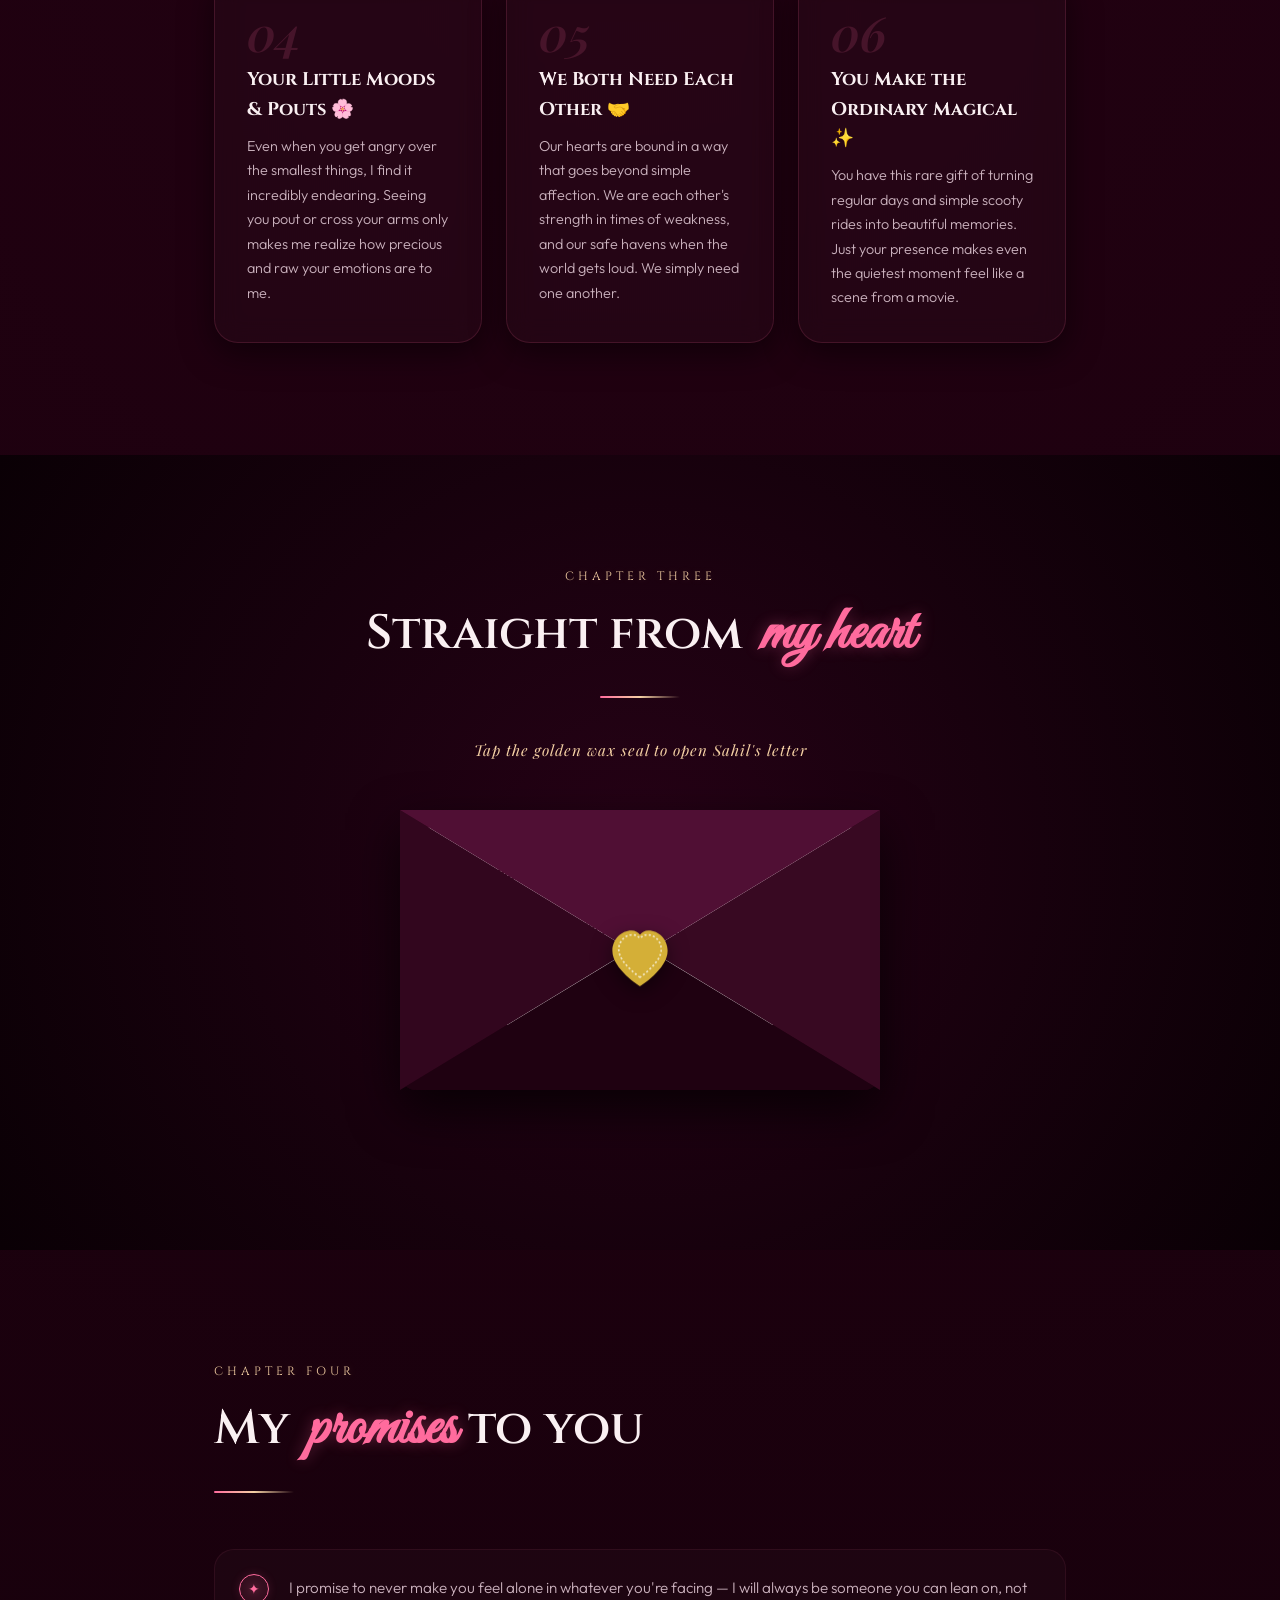
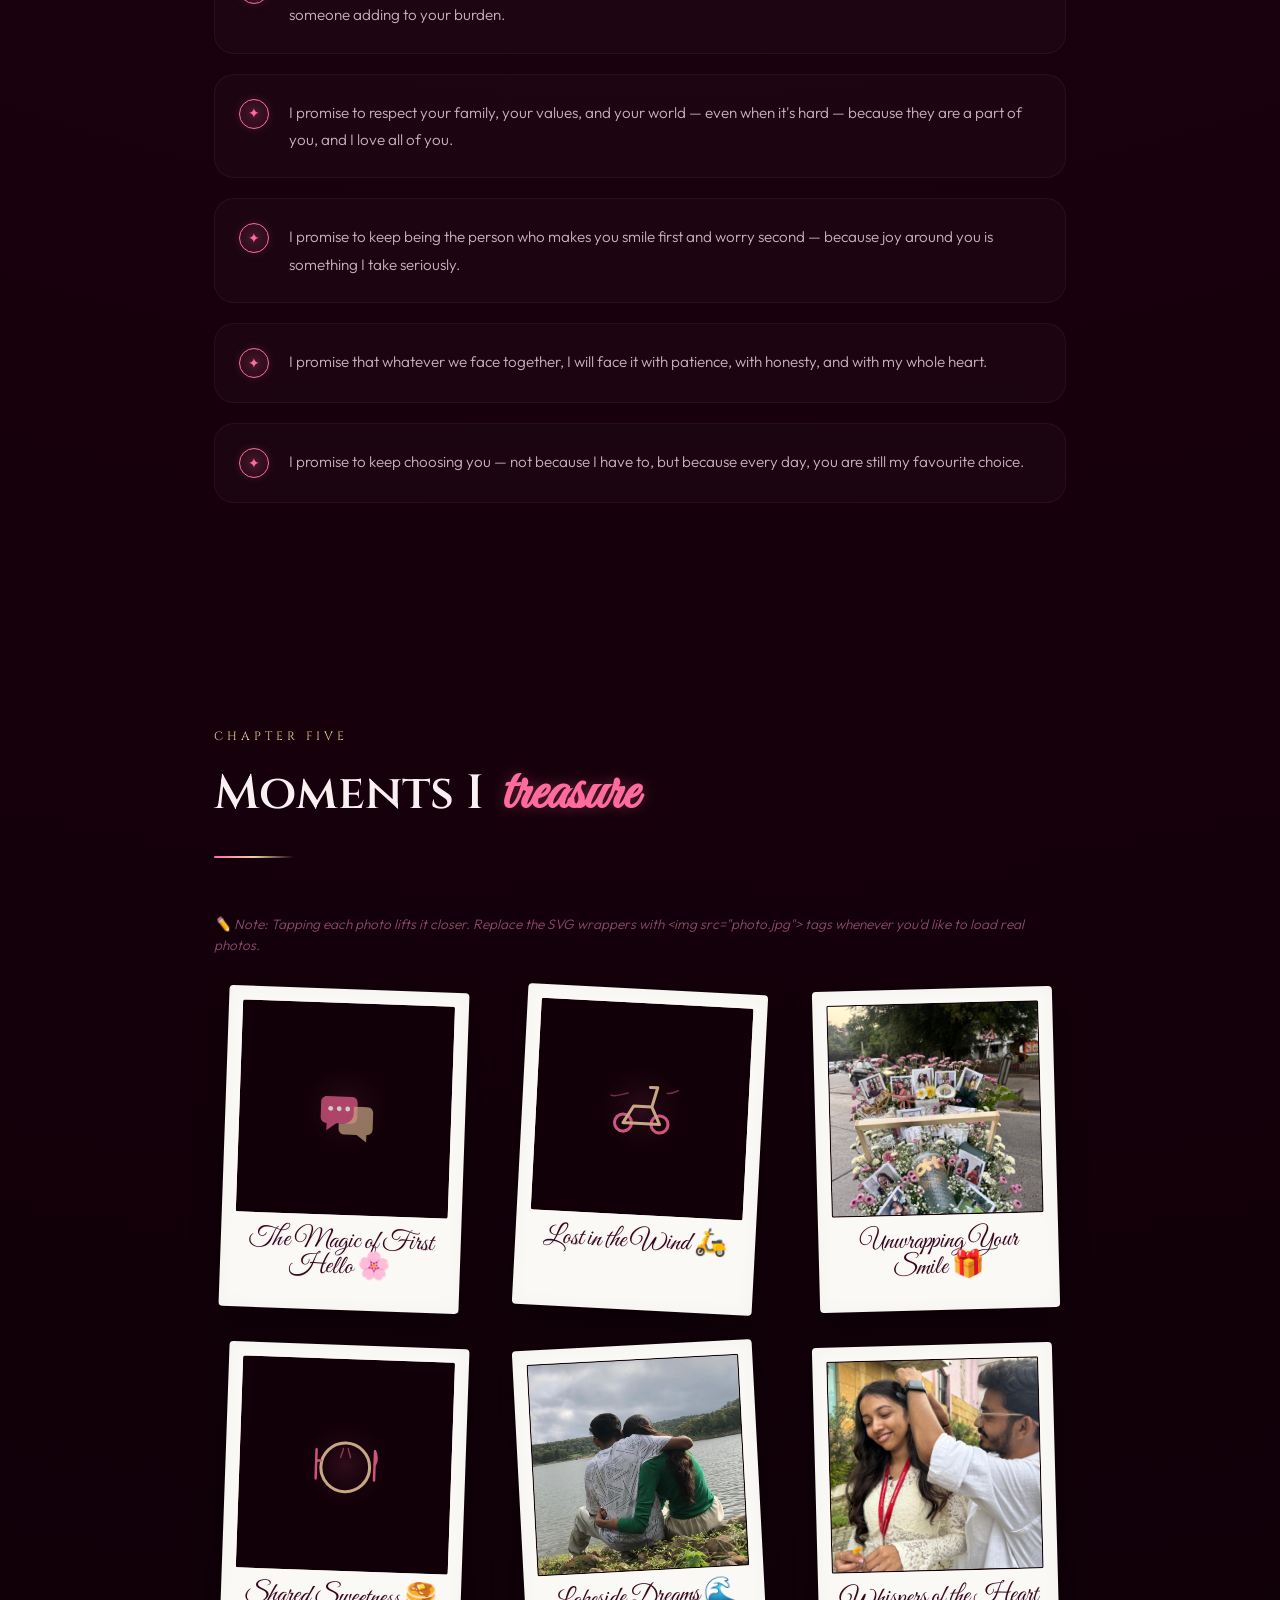
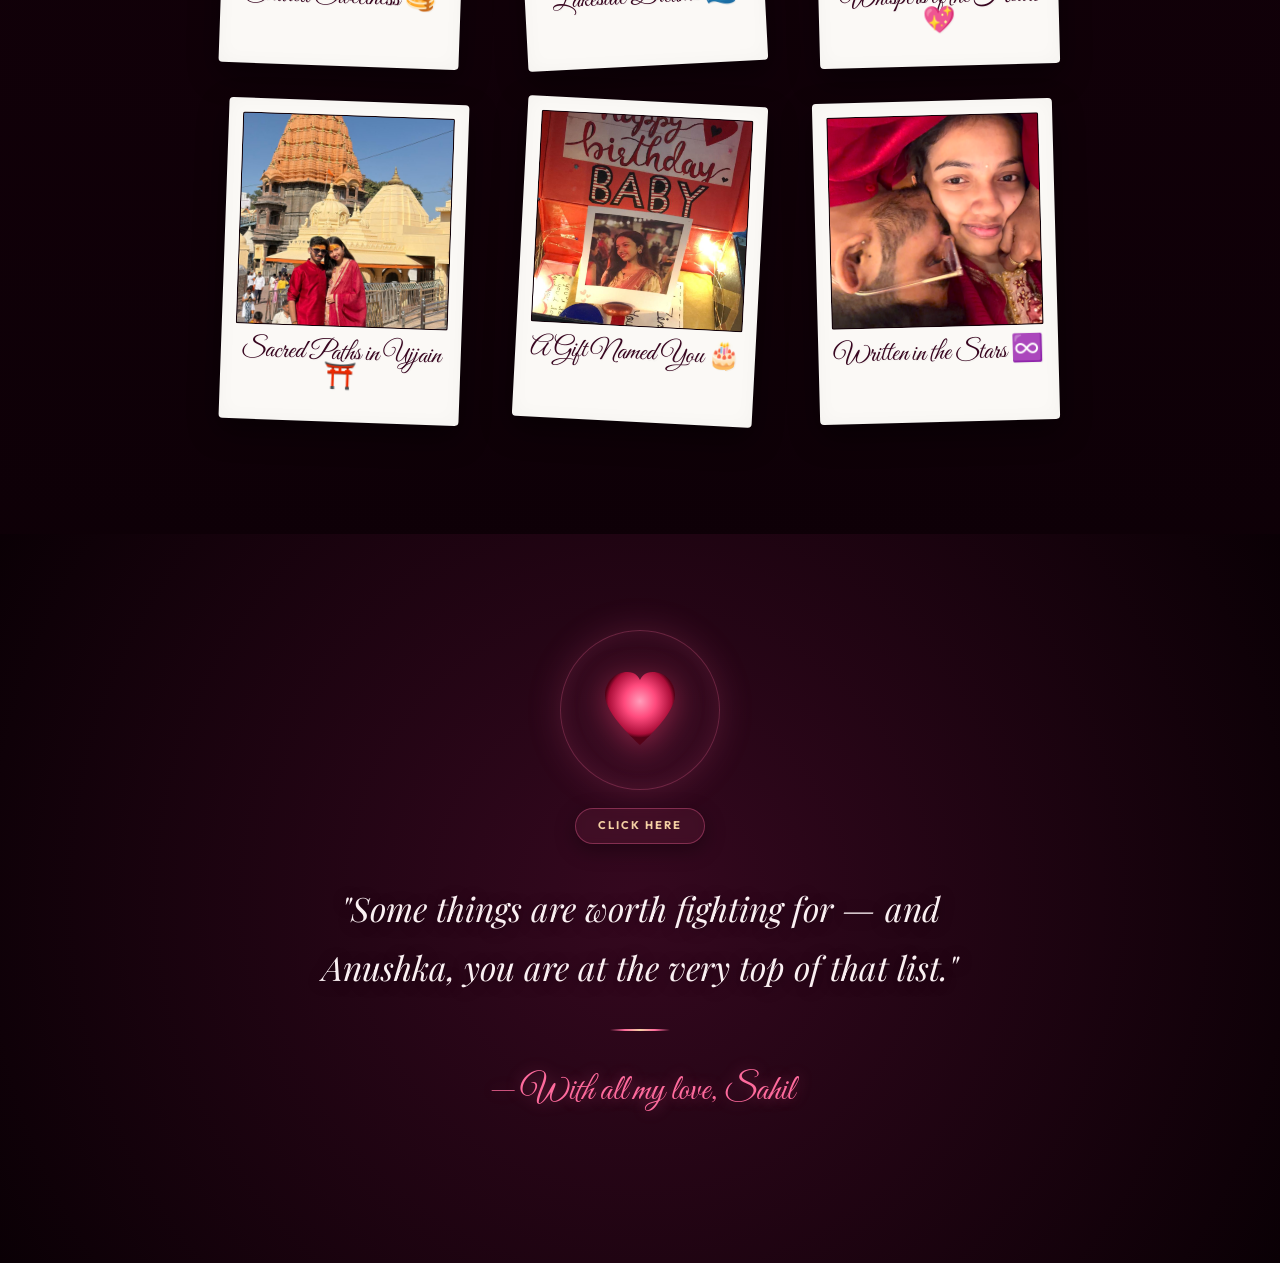
==== commit f4284b26: "Add continuous rising heart stream on love modal" ====
--- a/anushka.html
+++ b/anushka.html
@@ -74,7 +74,7 @@
       width: 100%;
       height: 100%;
       pointer-events: none;
-      z-index: 9999;
+      z-index: 10005;
     }
 
     /* ── MUSIC PLAYER WIDGET ── */
@@ -1810,6 +1810,12 @@
         if (h.opacity <= 0) {
           hearts.splice(i, 1);
         }
+      }
+
+      // If the love modal is active, continuously spawn sweet rising hearts from the bottom
+      const modalEl = document.getElementById('love-modal');
+      if (modalEl && modalEl.classList.contains('active') && Math.random() < 0.16) {
+        hearts.push(new HeartParticle(Math.random() * width, height + 20));
       }
 
       requestAnimationFrame(loop);
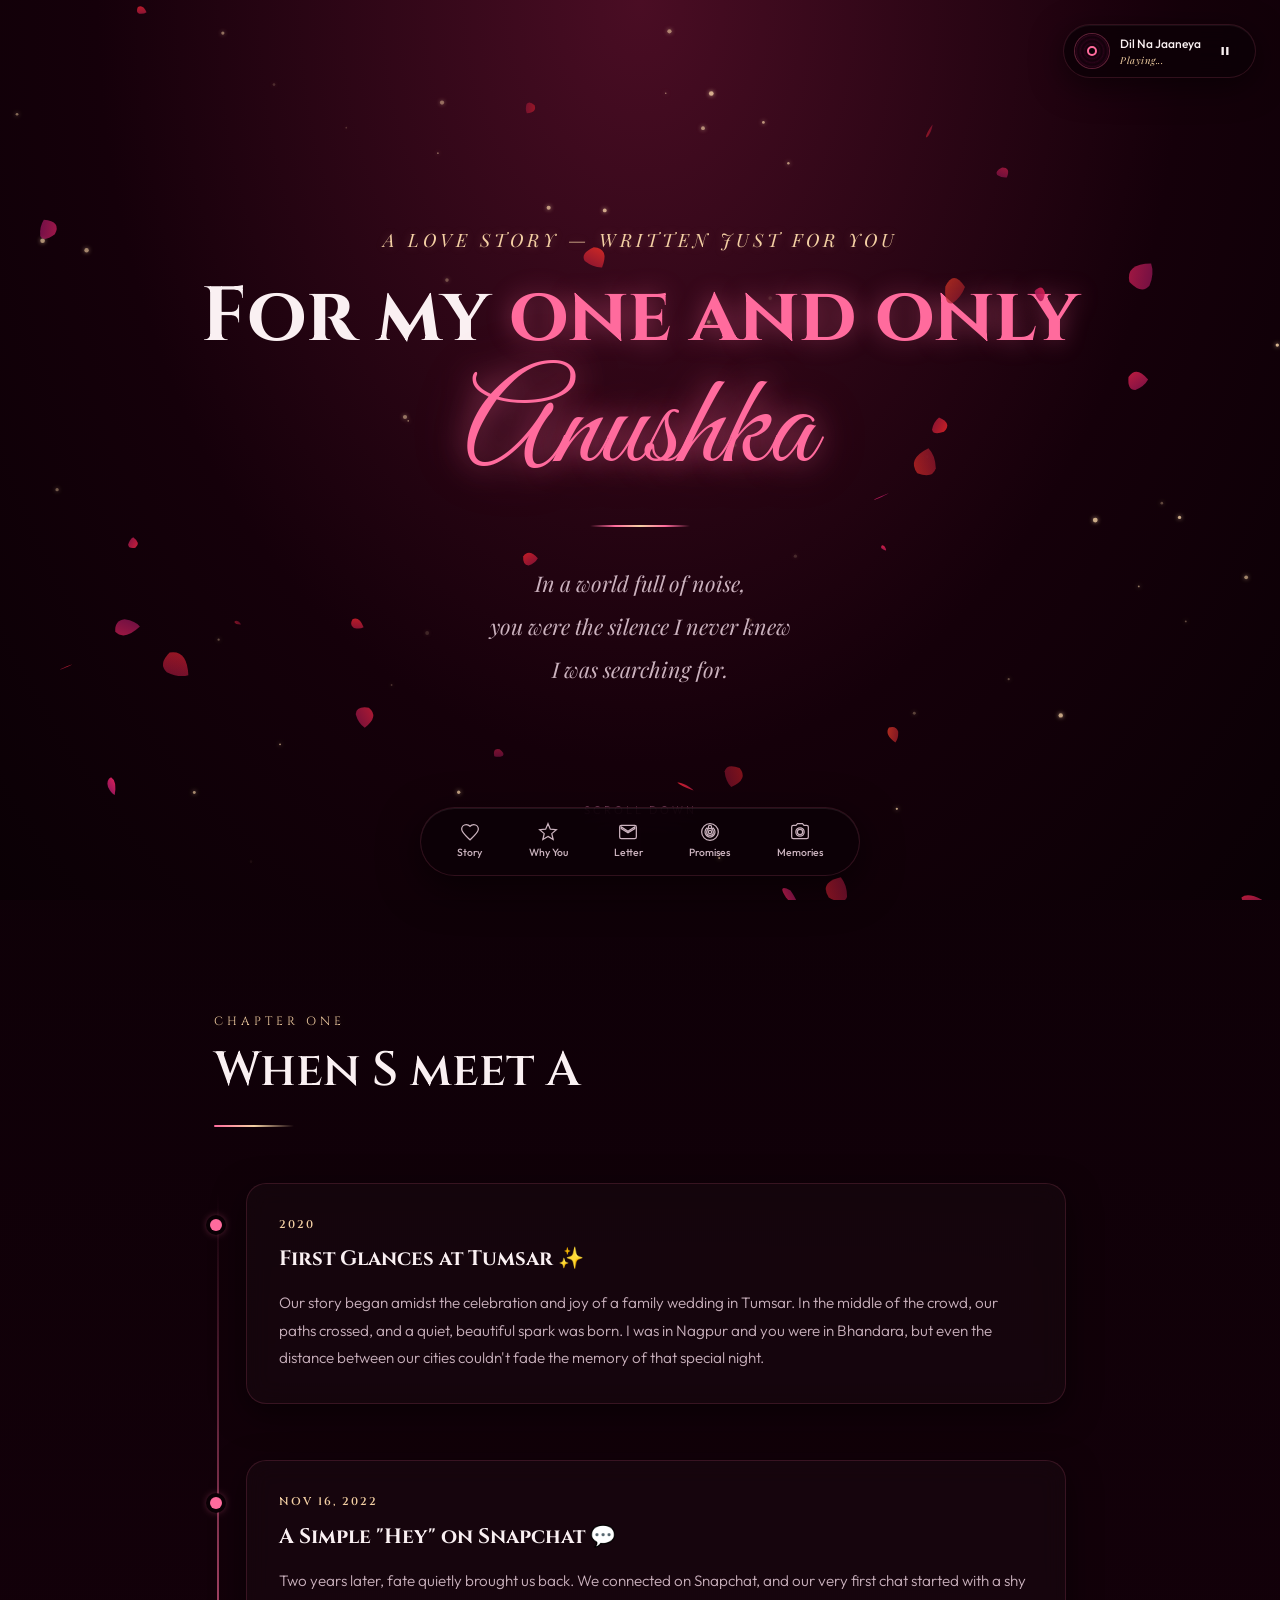
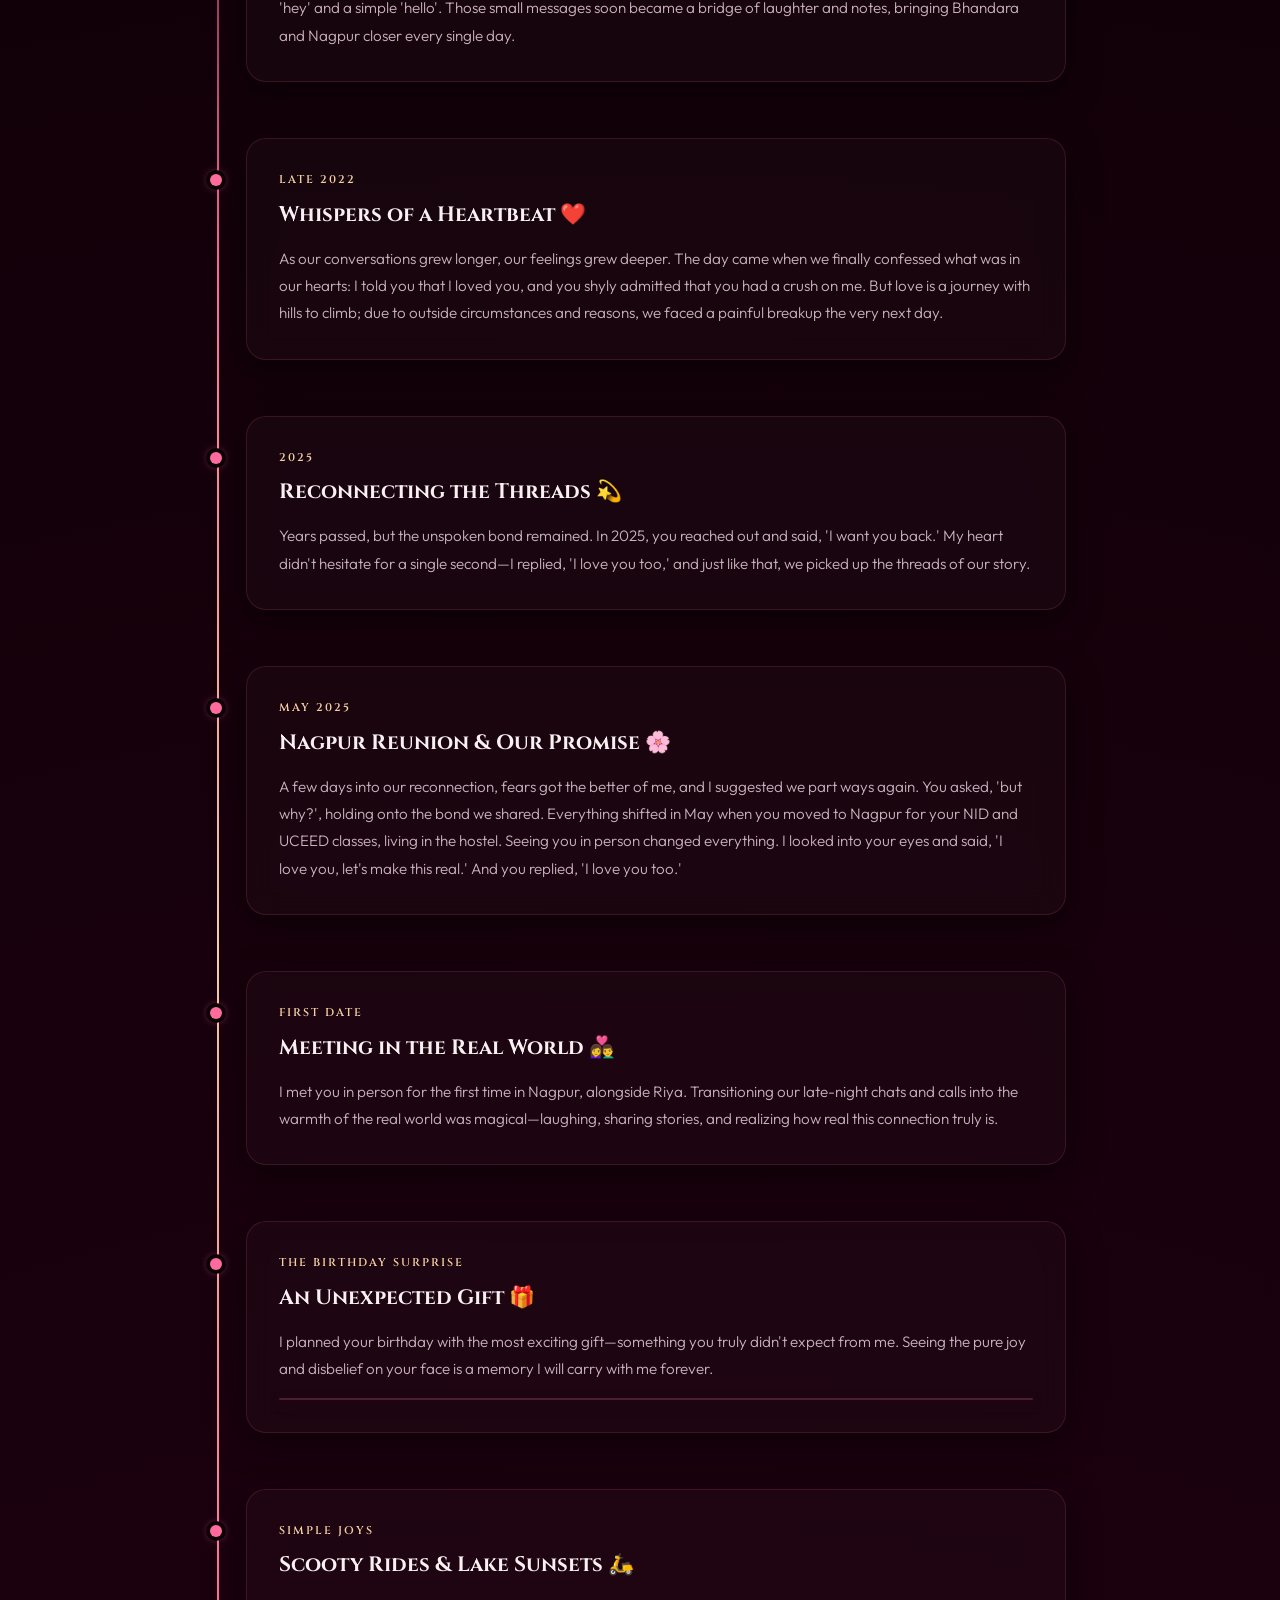
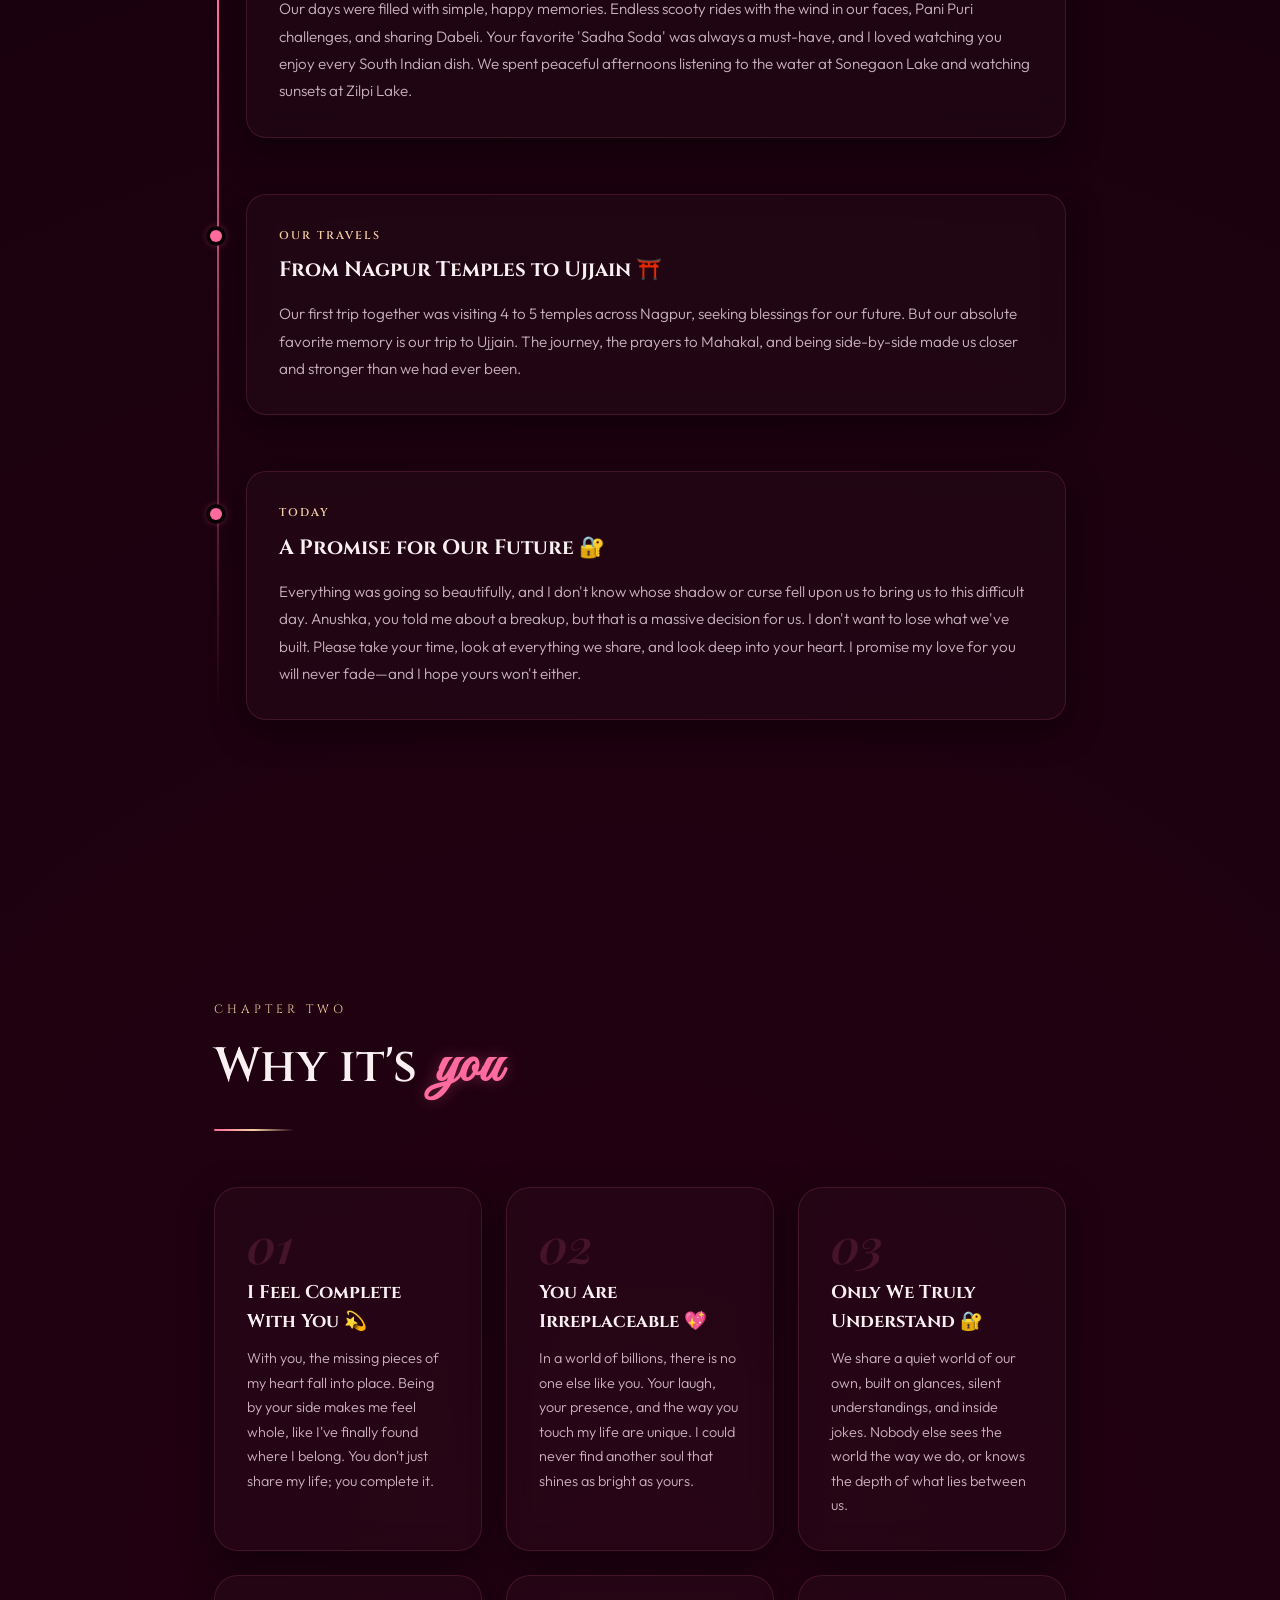
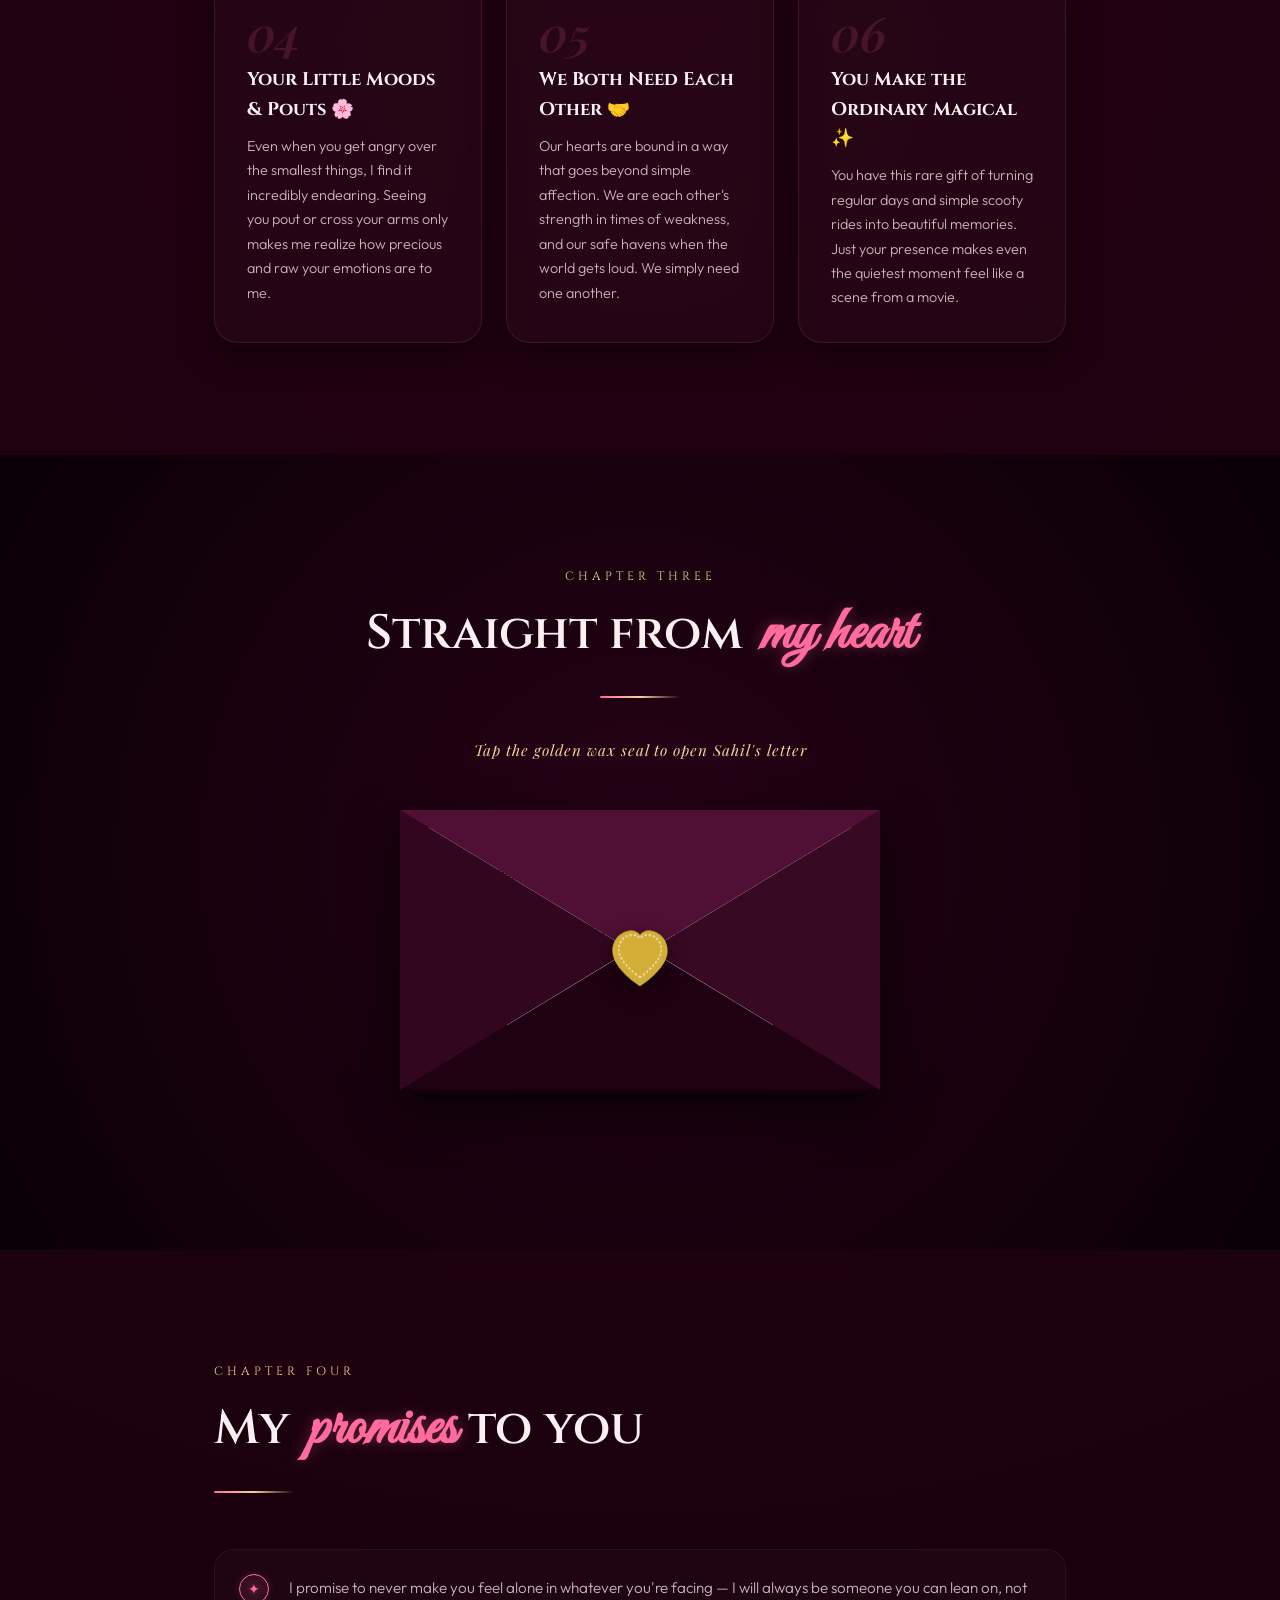
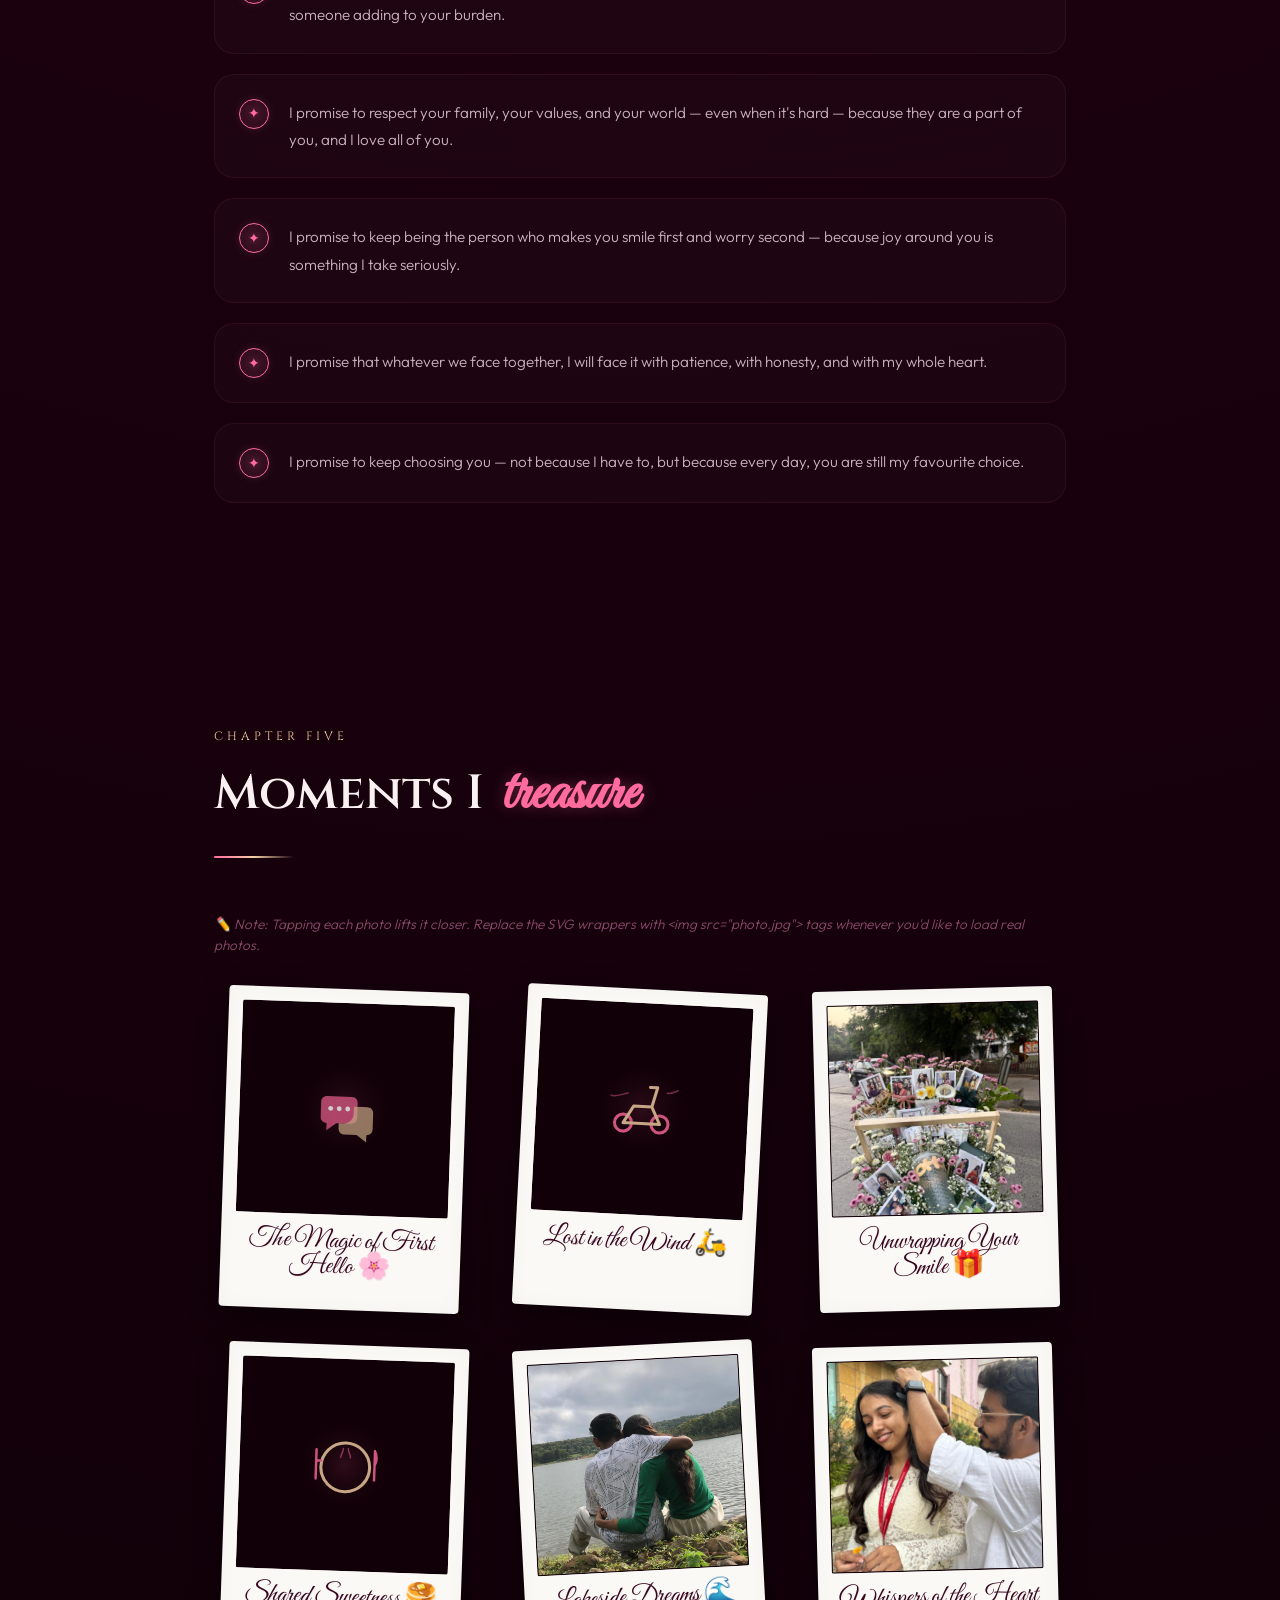
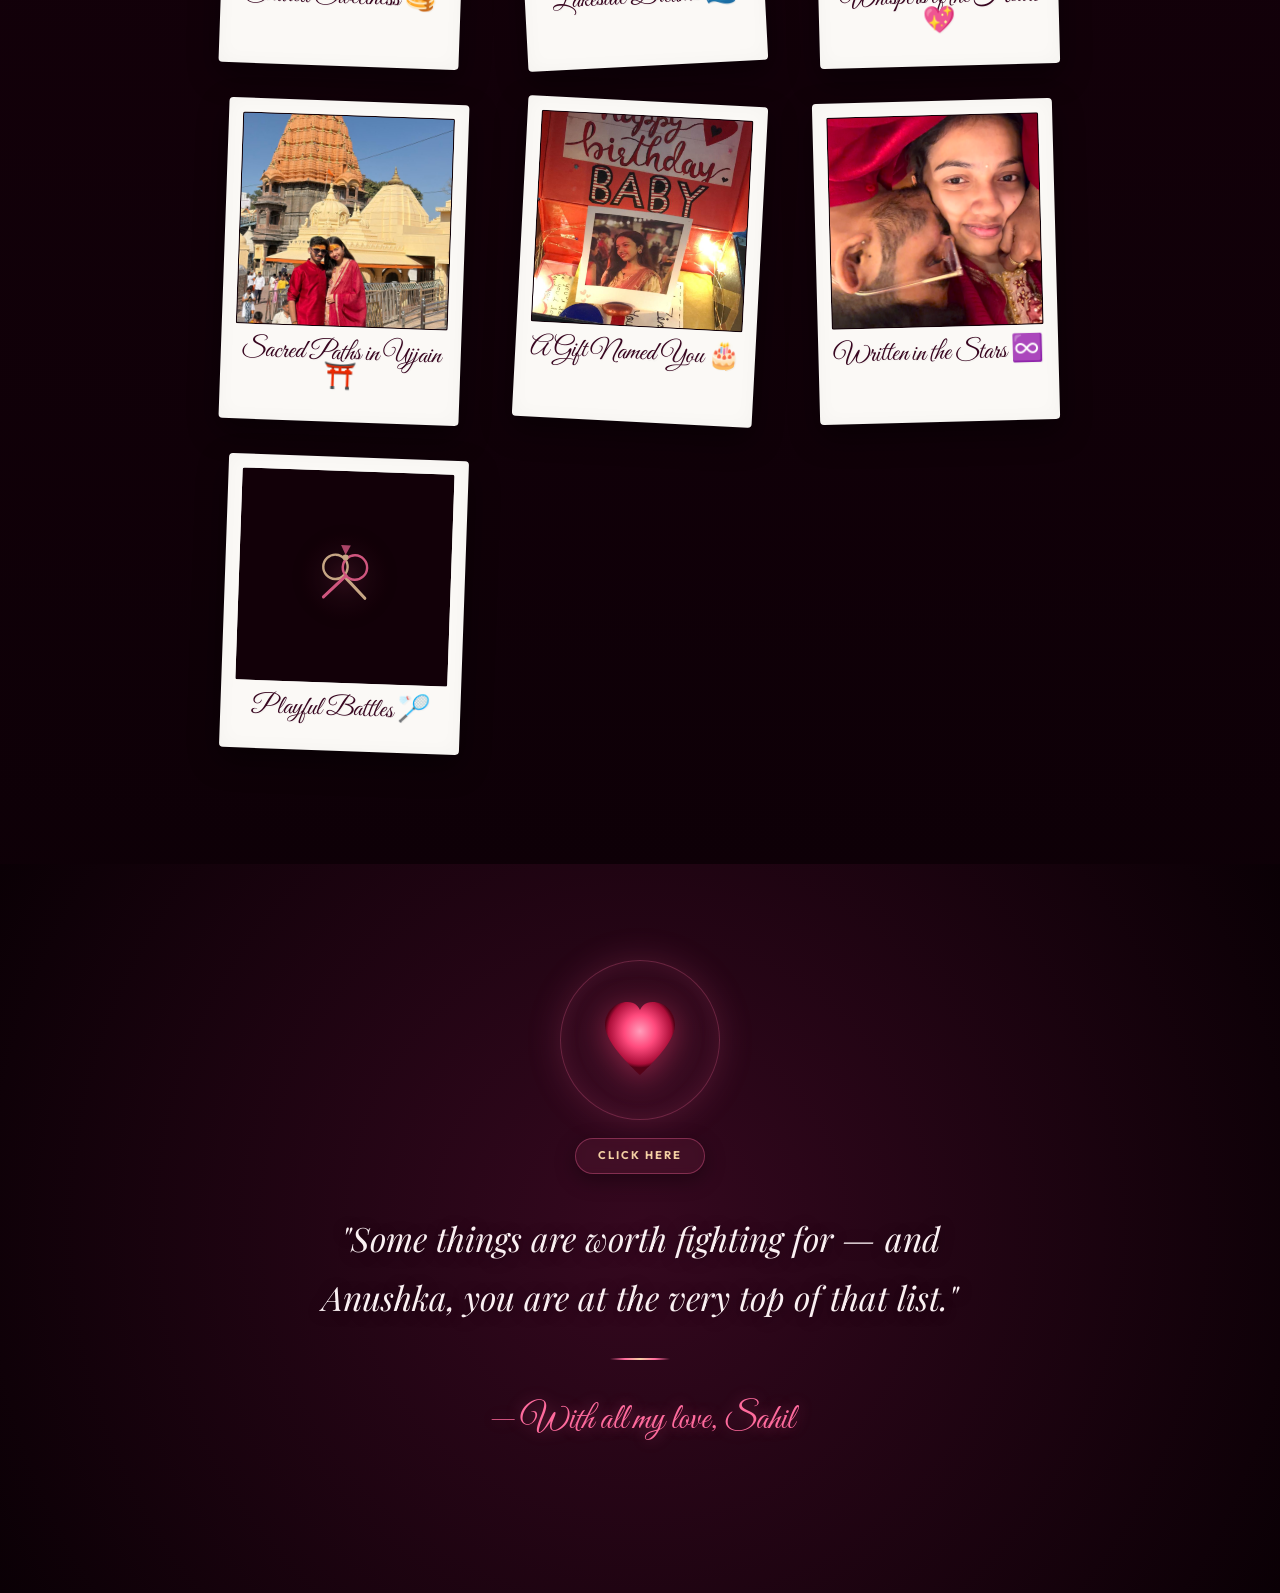
==== commit 00ee4287: "Add 10th badminton polaroid slot" ====
--- a/anushka.html
+++ b/anushka.html
@@ -1602,6 +1602,29 @@
           <img class="real-photo" src="written in starts.jpeg" alt="Written in the Stars" onerror="this.style.display='none'">
         </div>
         <div class="polaroid-caption">Written in the Stars ♾️</div>
+      </div>
+
+      <!-- 10. BADMINTON -->
+      <div class="polaroid">
+        <div class="polaroid-img-wrapper">
+          <svg viewBox="0 0 100 100" fill="none" xmlns="http://www.w3.org/2000/svg">
+            <circle cx="50" cy="50" r="45" fill="url(#gradBadminton)" opacity="0.15"/>
+            <circle cx="42" cy="42" r="10" stroke="#f4d0a4" stroke-width="2"/>
+            <path d="M49 49l18 18" stroke="#f4d0a4" stroke-width="2.5" stroke-linecap="round"/>
+            <circle cx="58" cy="42" r="10" stroke="#ff6b9d" stroke-width="2"/>
+            <path d="M51 49l-18 18" stroke="#ff6b9d" stroke-width="2.5" stroke-linecap="round"/>
+            <path d="M50 32l-4-8h8z" fill="#ff6b9d" opacity="0.8"/>
+            <circle cx="50" cy="34" r="2.5" fill="#f4d0a4"/>
+            <defs>
+              <radialGradient id="gradBadminton" cx="50%" cy="50%" r="50%">
+                <stop offset="0%" stop-color="#ff6b9d"/>
+                <stop offset="100%" stop-color="transparent"/>
+              </radialGradient>
+            </defs>
+          </svg>
+          <img class="real-photo" src="badminton.jpeg" alt="Playful Battles" onerror="this.style.display='none'">
+        </div>
+        <div class="polaroid-caption">Playful Battles 🏸</div>
       </div>
     </div>
   </section>
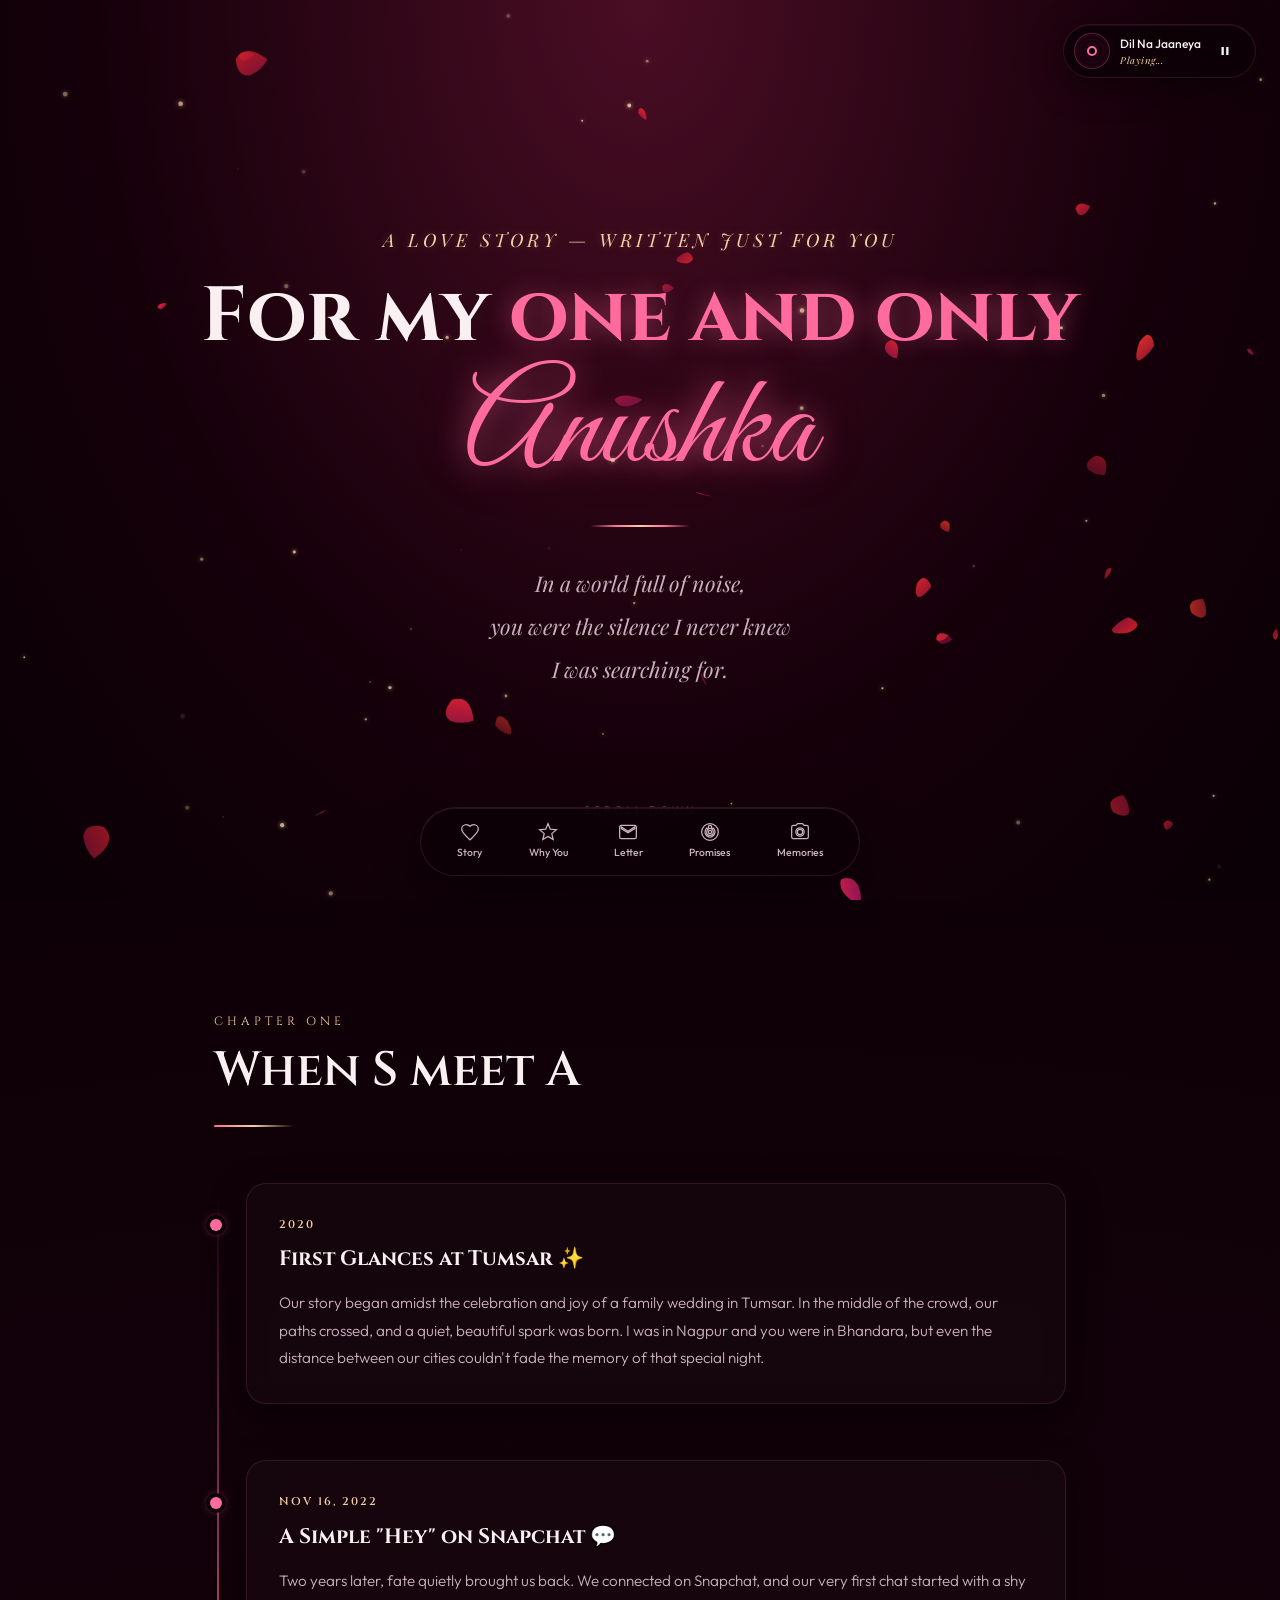
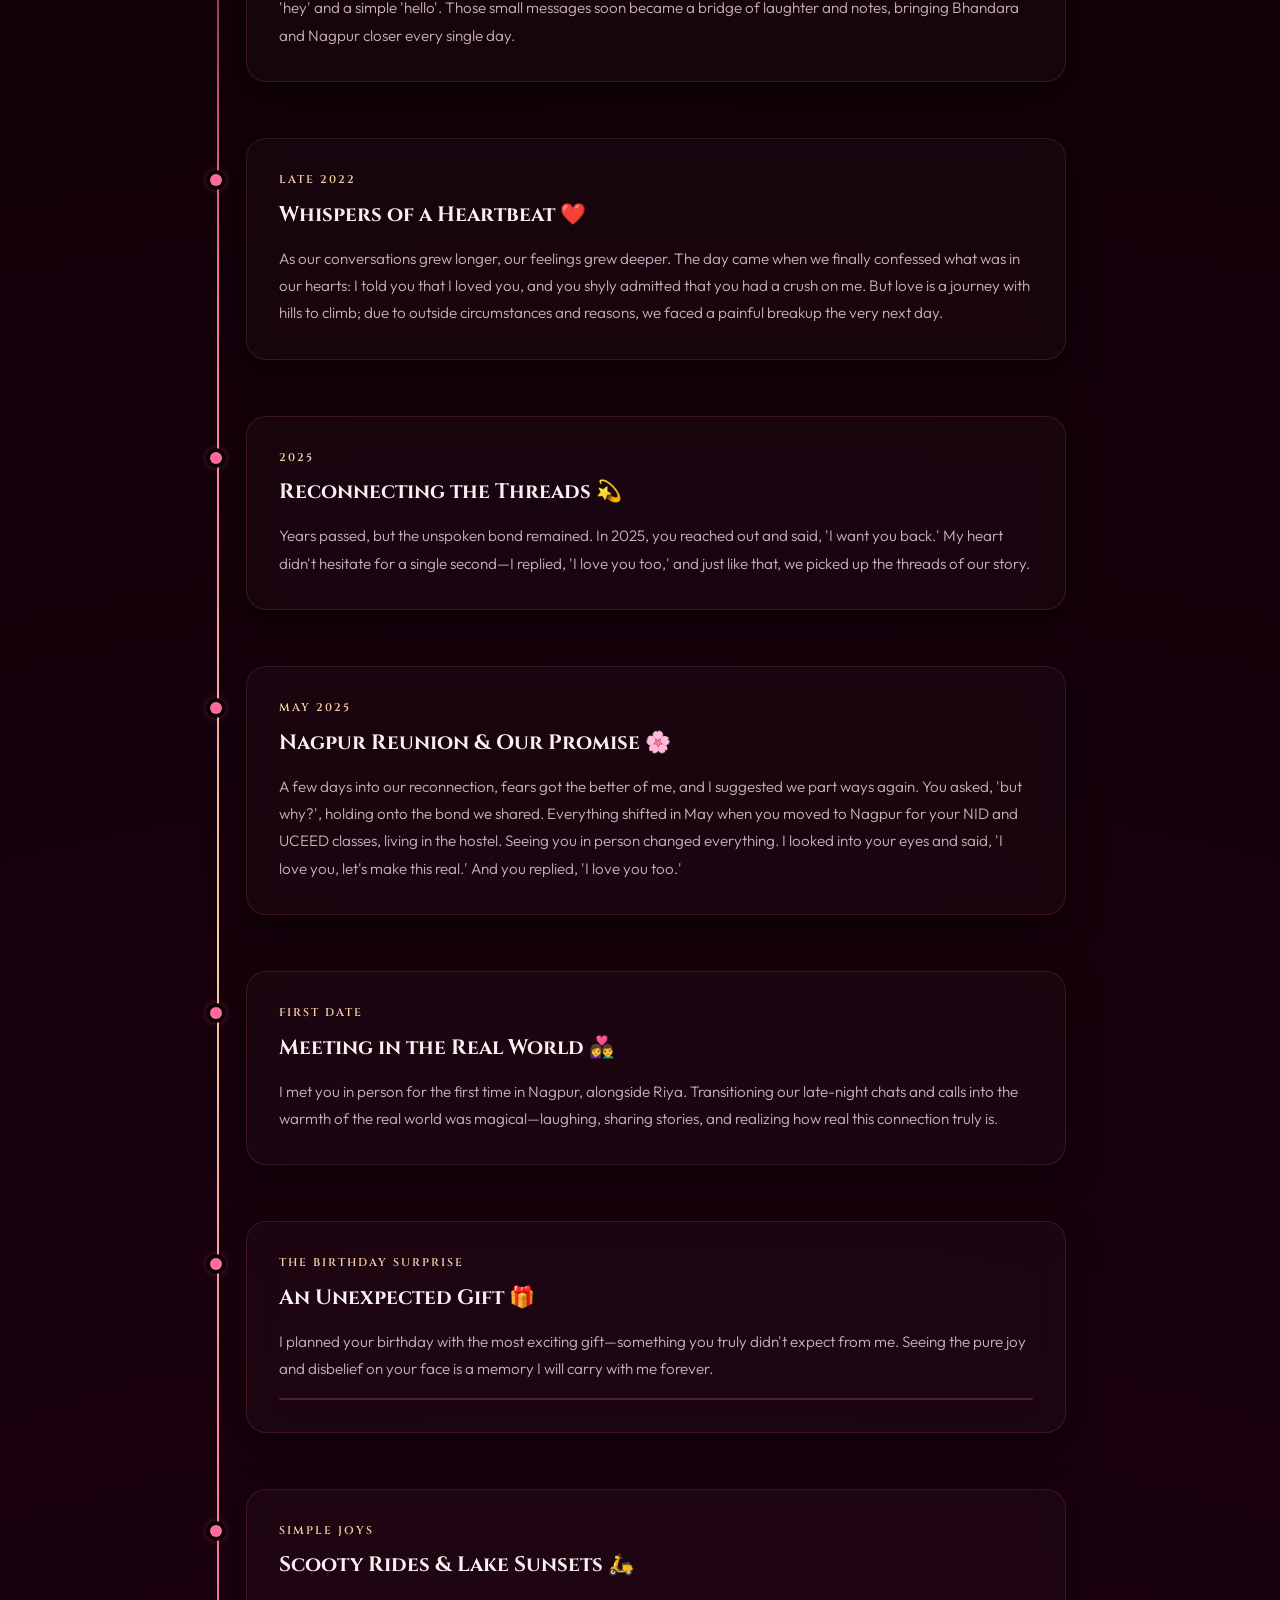
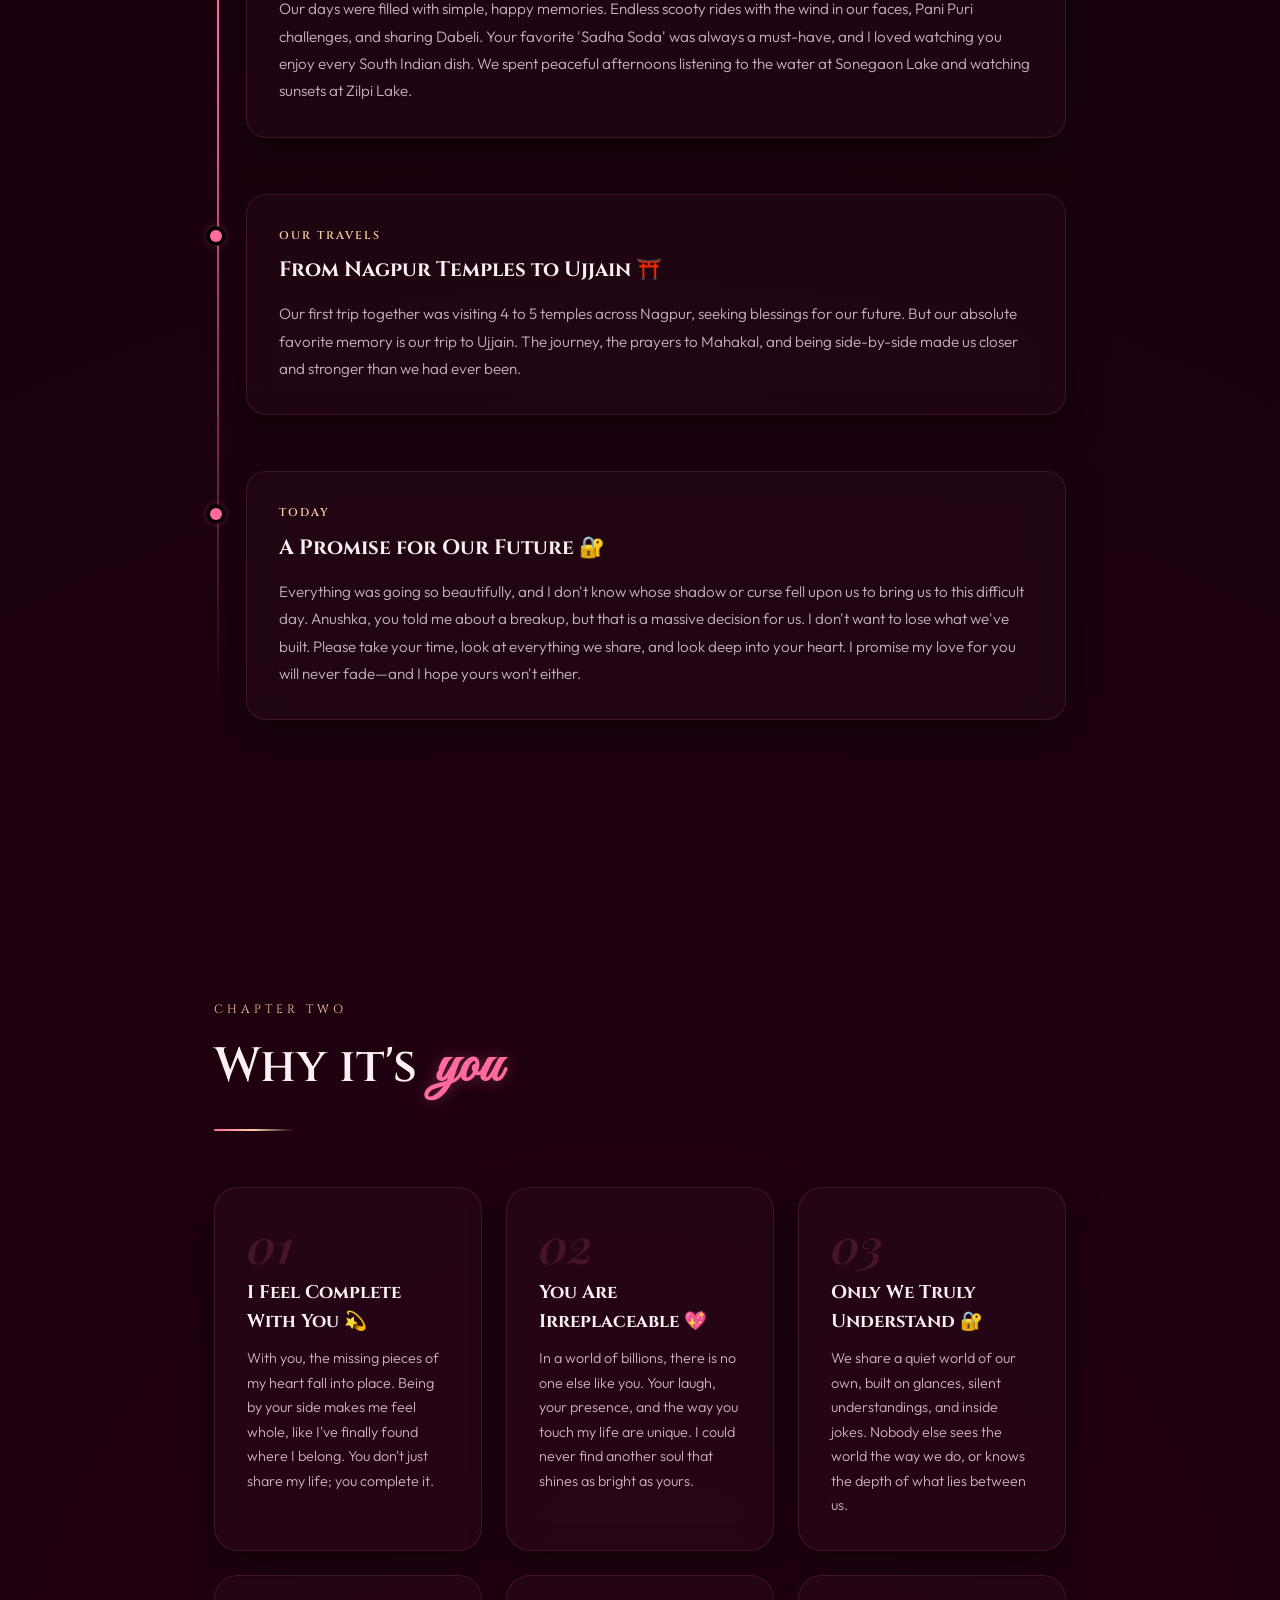
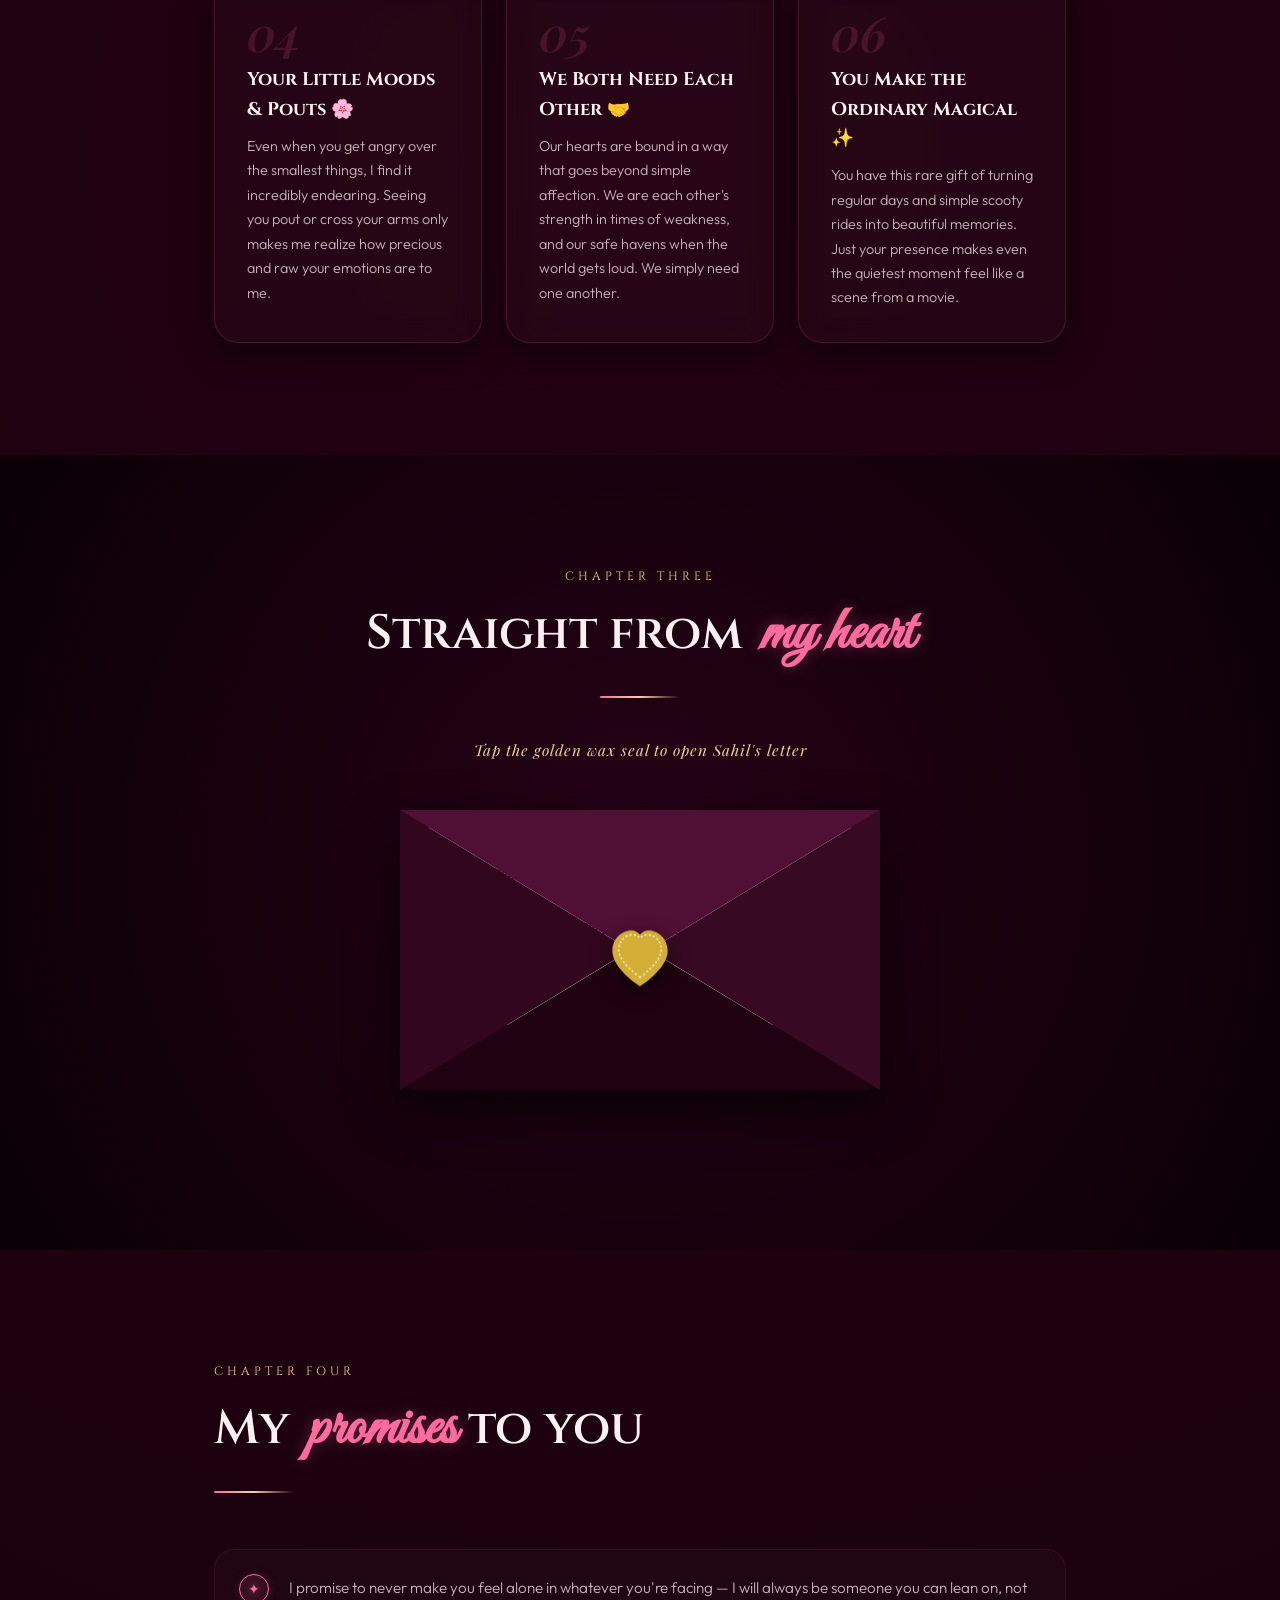
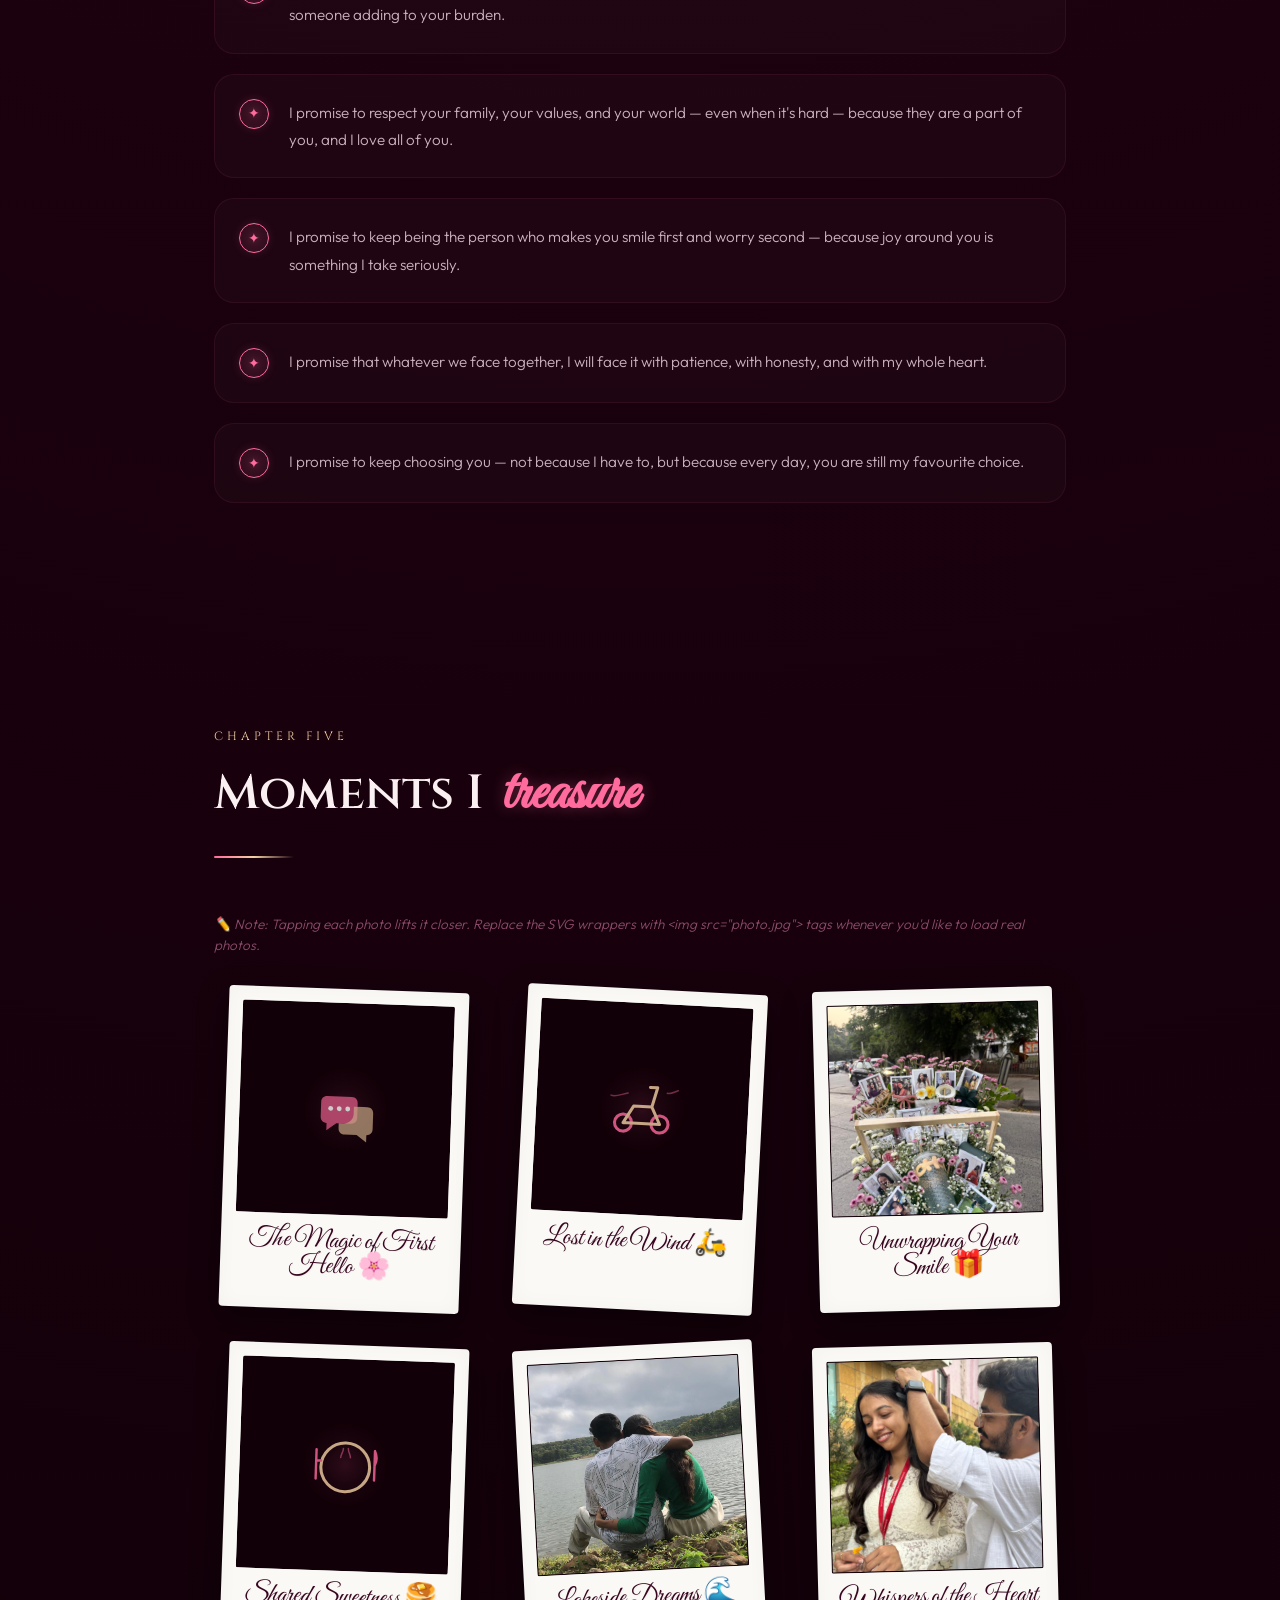
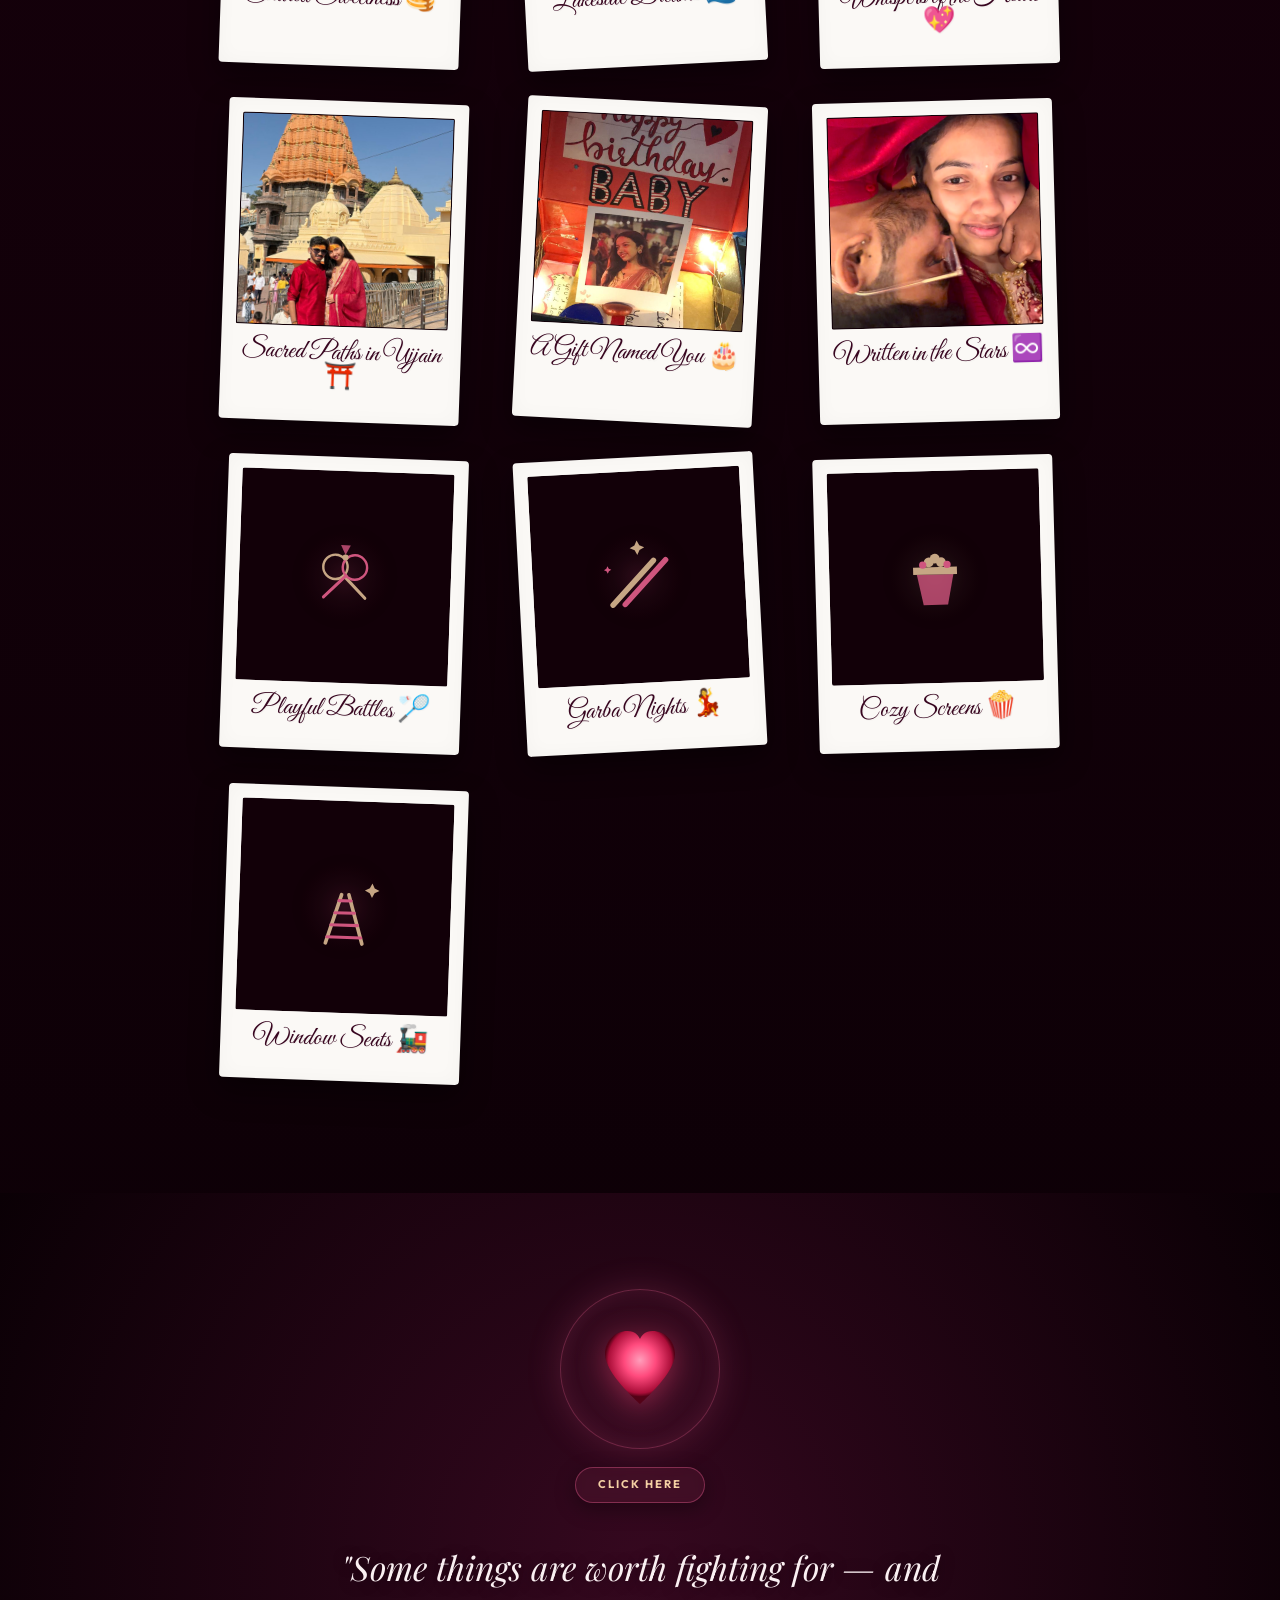
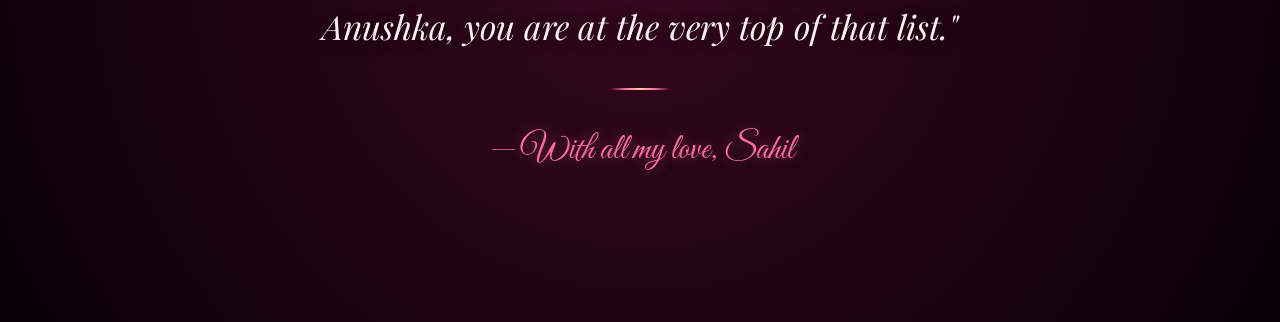
==== commit 57cf94cb: "changes" ====
--- a/anushka.html
+++ b/anushka.html
@@ -1625,6 +1625,71 @@
           <img class="real-photo" src="badminton.jpeg" alt="Playful Battles" onerror="this.style.display='none'">
         </div>
         <div class="polaroid-caption">Playful Battles 🏸</div>
+      </div>
+
+      <!-- 11. NAVRATRI -->
+      <div class="polaroid">
+        <div class="polaroid-img-wrapper">
+          <svg viewBox="0 0 100 100" fill="none" xmlns="http://www.w3.org/2000/svg">
+            <circle cx="50" cy="50" r="45" fill="url(#gradNavratri)" opacity="0.15"/>
+            <path d="M28 72l35-35" stroke="#f4d0a4" stroke-width="4.5" stroke-linecap="round"/>
+            <path d="M38 72l35-35" stroke="#ff6b9d" stroke-width="4.5" stroke-linecap="round"/>
+            <path d="M50 20l2 4l4 2l-4 2l-2 4l-2-4l-4-2l4-2z" fill="#f4d0a4"/>
+            <path d="M25 40l1 2l2 1l-2 1l-1 2l-1-2l-2-1l2-1z" fill="#ff6b9d"/>
+            <defs>
+              <radialGradient id="gradNavratri" cx="50%" cy="50%" r="50%">
+                <stop offset="0%" stop-color="#ff6b9d"/>
+                <stop offset="100%" stop-color="transparent"/>
+              </radialGradient>
+            </defs>
+          </svg>
+          <img class="real-photo" src="navratri.jpeg" alt="Garba Nights" onerror="this.style.display='none'">
+        </div>
+        <div class="polaroid-caption">Garba Nights 💃</div>
+      </div>
+
+      <!-- 12. MOVIE DATE -->
+      <div class="polaroid">
+        <div class="polaroid-img-wrapper">
+          <svg viewBox="0 0 100 100" fill="none" xmlns="http://www.w3.org/2000/svg">
+            <circle cx="50" cy="50" r="45" fill="url(#gradMovie)" opacity="0.15"/>
+            <path d="M35 48h30l-5 25H40z" fill="#ff6b9d" opacity="0.8"/>
+            <path d="M32 42h36v6H32z" fill="#f4d0a4"/>
+            <circle cx="45" cy="38" r="4" fill="#f4d0a4"/>
+            <circle cx="50" cy="35" r="4" fill="#f4d0a4"/>
+            <circle cx="55" cy="38" r="4" fill="#f4d0a4"/>
+            <circle cx="40" cy="40" r="3" fill="#ff6b9d"/>
+            <circle cx="60" cy="40" r="3" fill="#ff6b9d"/>
+            <defs>
+              <radialGradient id="gradMovie" cx="50%" cy="50%" r="50%">
+                <stop offset="0%" stop-color="#f4d0a4"/>
+                <stop offset="100%" stop-color="transparent"/>
+              </radialGradient>
+            </defs>
+          </svg>
+          <img class="real-photo" src="movie_date.jpeg" alt="Cozy Screens" onerror="this.style.display='none'">
+        </div>
+        <div class="polaroid-caption">Cozy Screens 🍿</div>
+      </div>
+
+      <!-- 13. TRAIN -->
+      <div class="polaroid">
+        <div class="polaroid-img-wrapper">
+          <svg viewBox="0 0 100 100" fill="none" xmlns="http://www.w3.org/2000/svg">
+            <circle cx="50" cy="50" r="45" fill="url(#gradTrain)" opacity="0.15"/>
+            <path d="M35 80l12-40M65 80l-12-40" stroke="#f4d0a4" stroke-width="3" stroke-linecap="round"/>
+            <path d="M36 75h28M39 65h22M42 55h16M45 45h10" stroke="#ff6b9d" stroke-width="2.5" stroke-linecap="round"/>
+            <path d="M72 30l2 4l4 2l-4 2l-2 4l-2-4l-4-2l4-2z" fill="#f4d0a4"/>
+            <defs>
+              <radialGradient id="gradTrain" cx="50%" cy="50%" r="50%">
+                <stop offset="0%" stop-color="#ff6b9d"/>
+                <stop offset="100%" stop-color="transparent"/>
+              </radialGradient>
+            </defs>
+          </svg>
+          <img class="real-photo" src="train.jpeg" alt="Window Seats" onerror="this.style.display='none'">
+        </div>
+        <div class="polaroid-caption">Window Seats 🚂</div>
       </div>
     </div>
   </section>
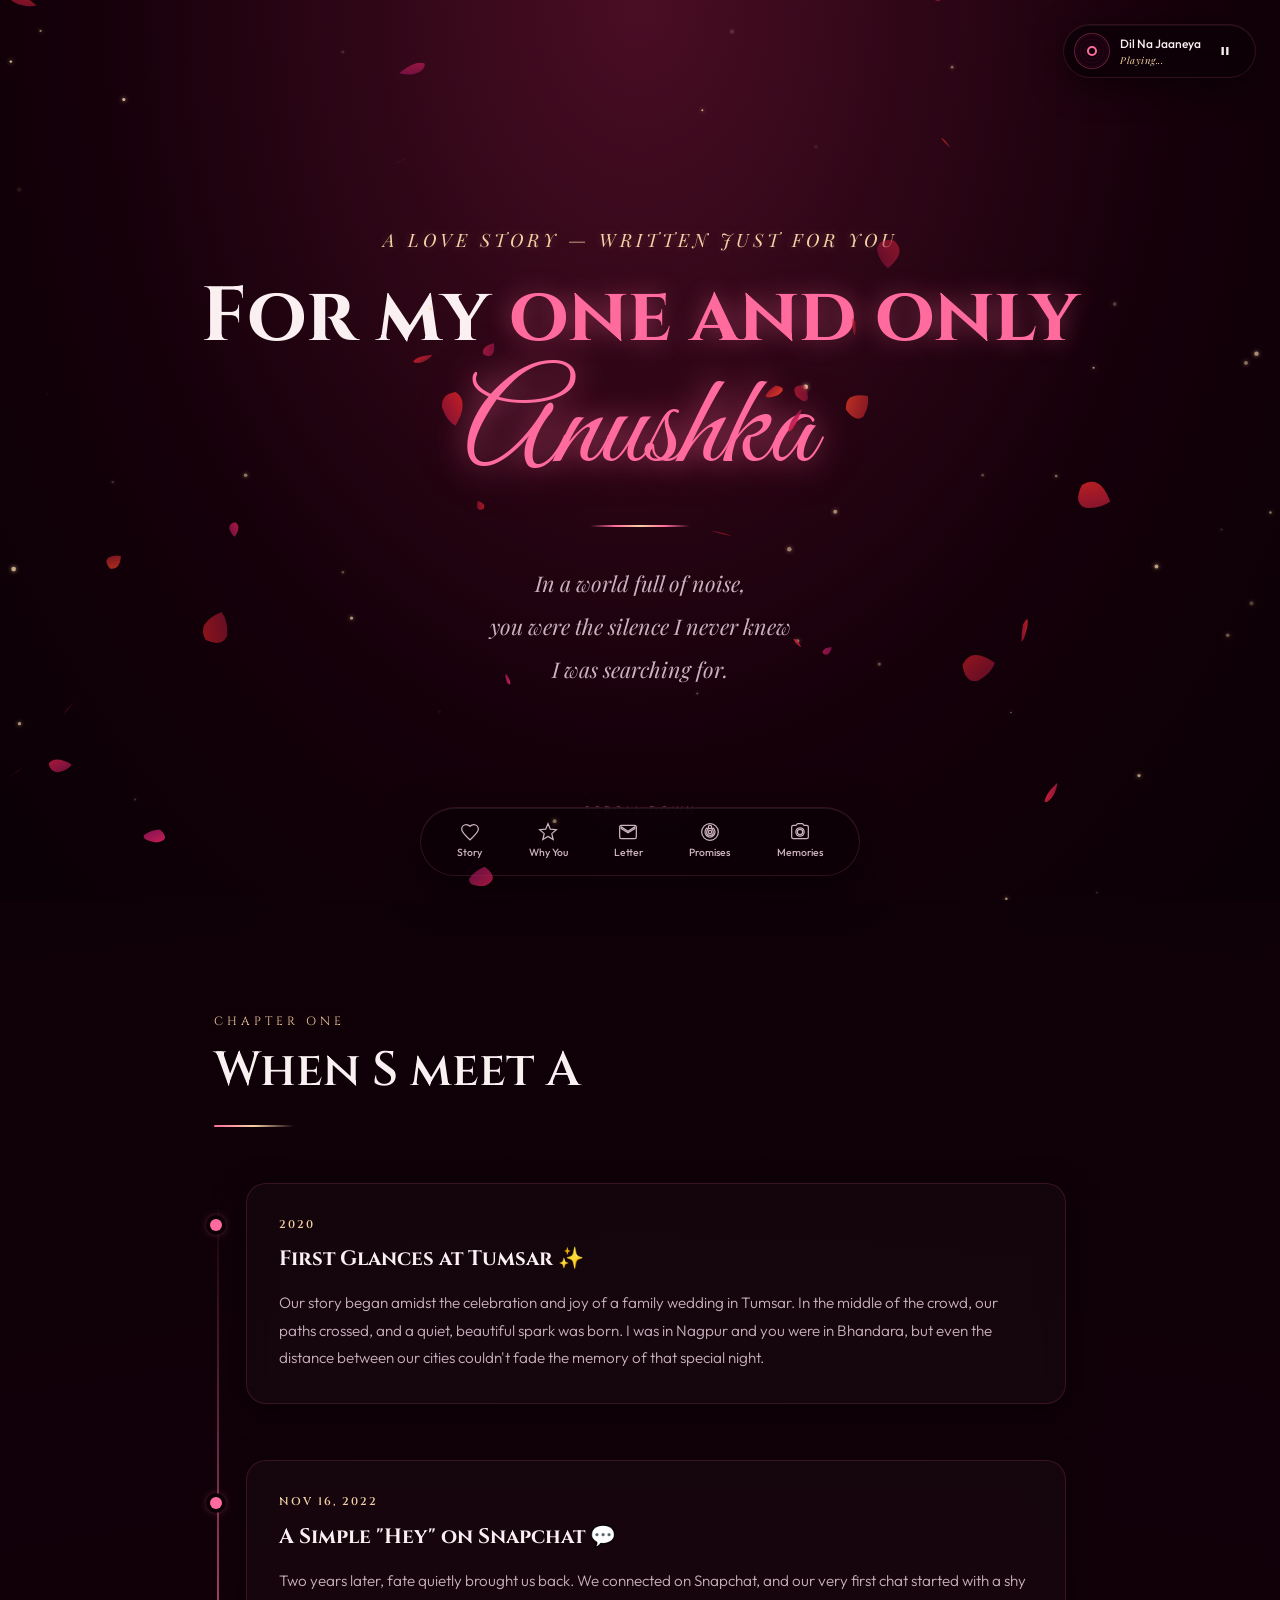
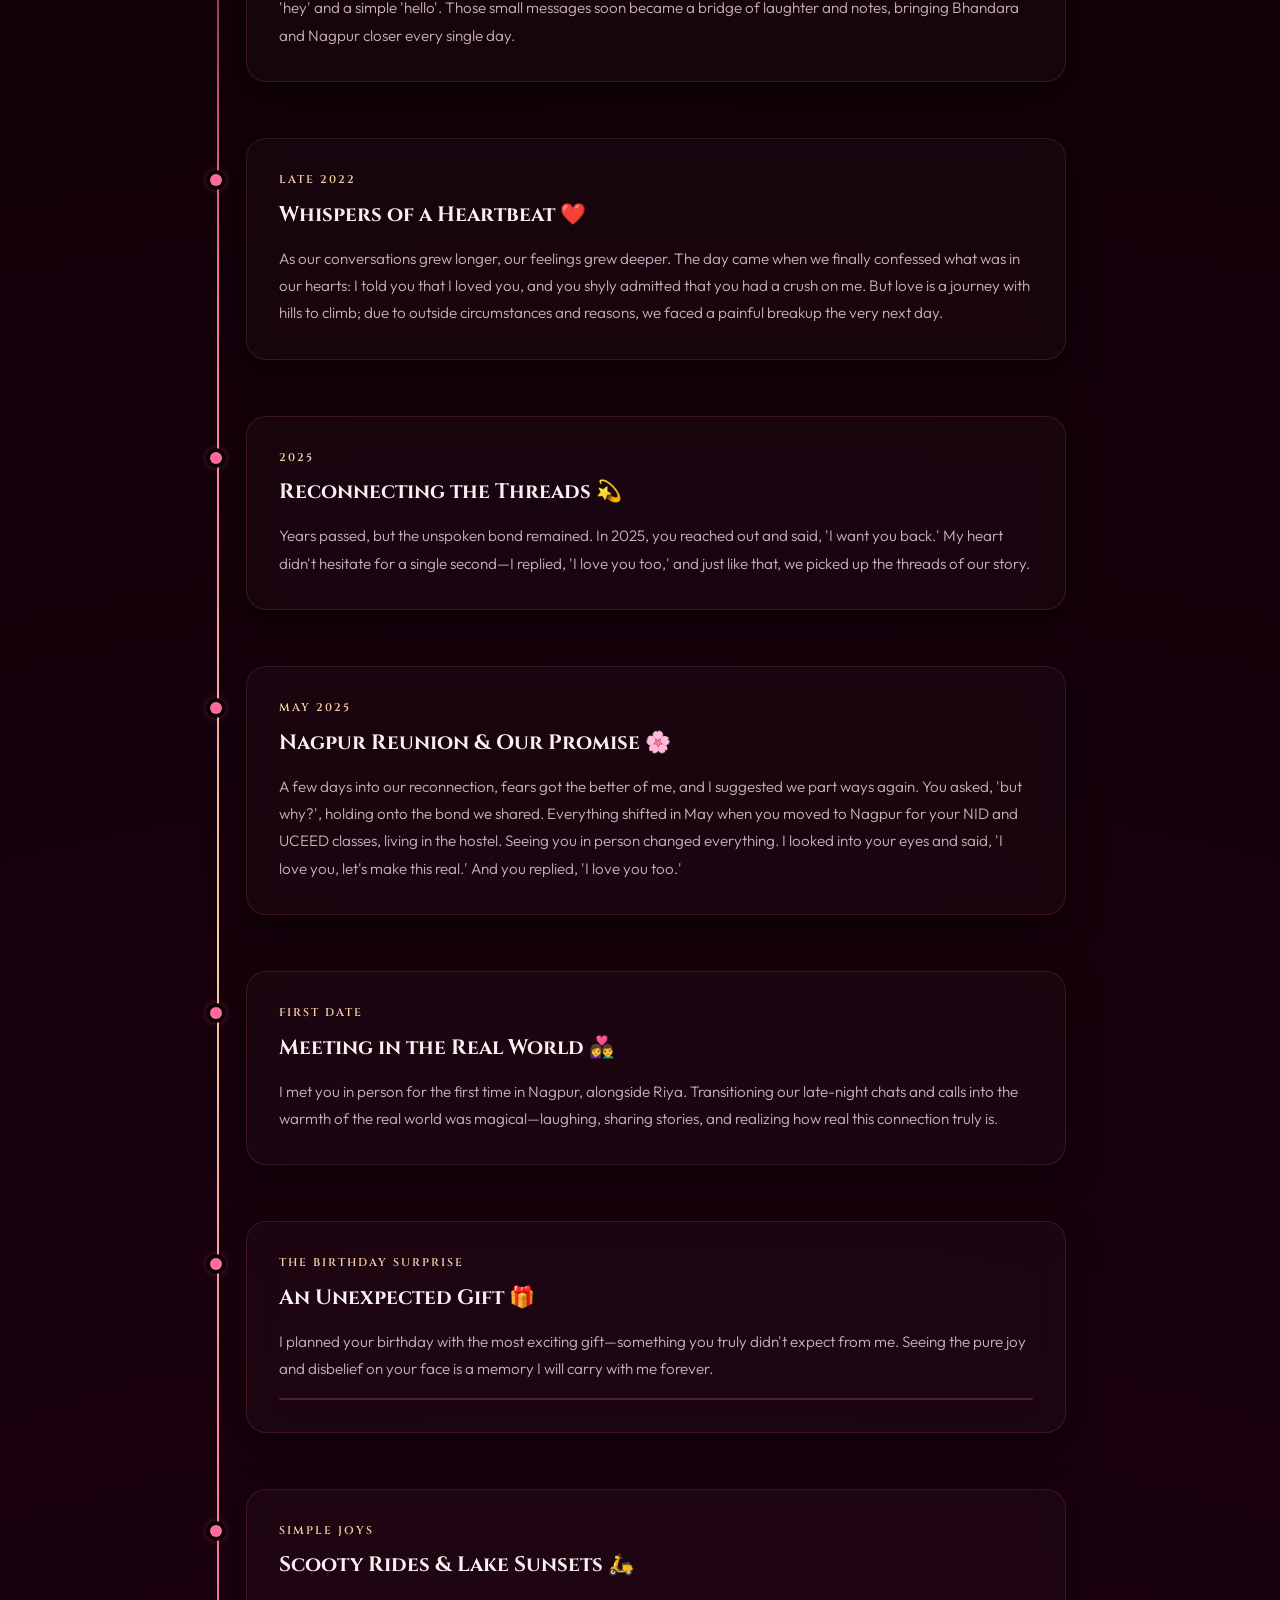
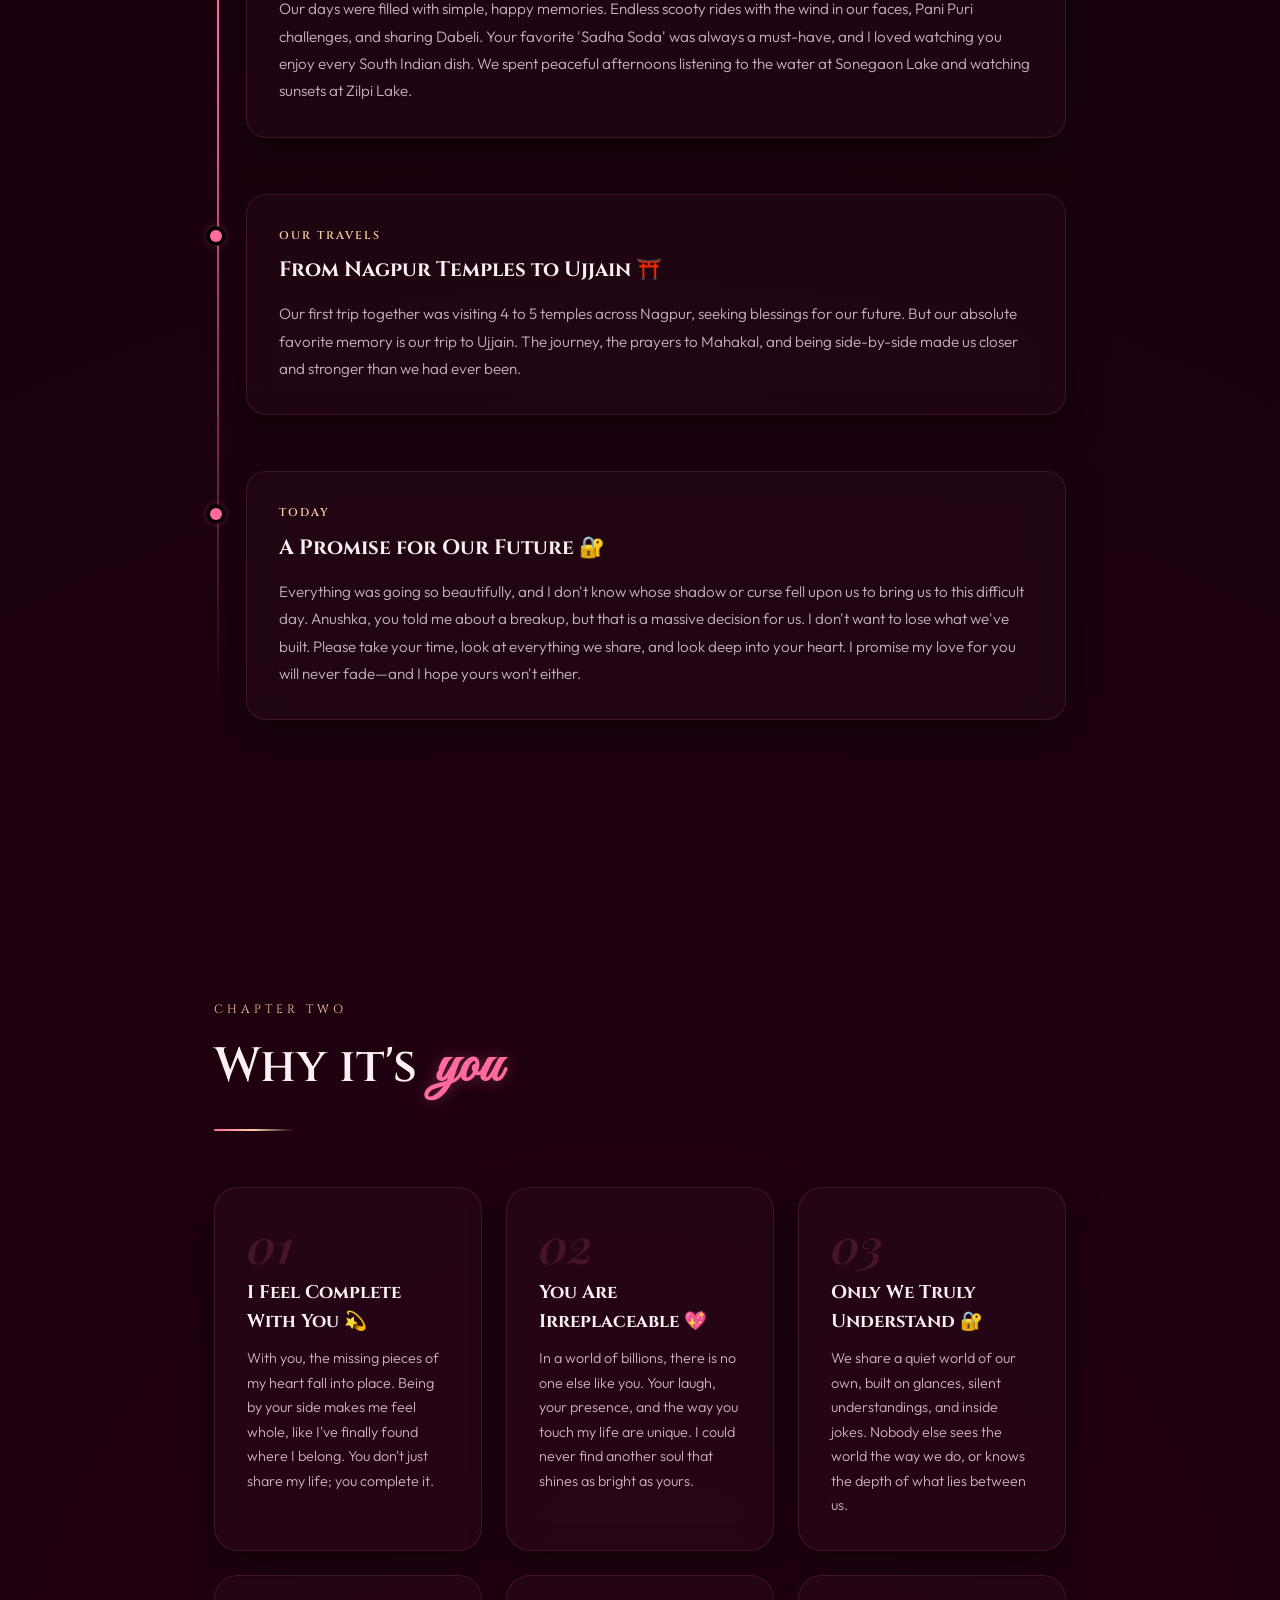
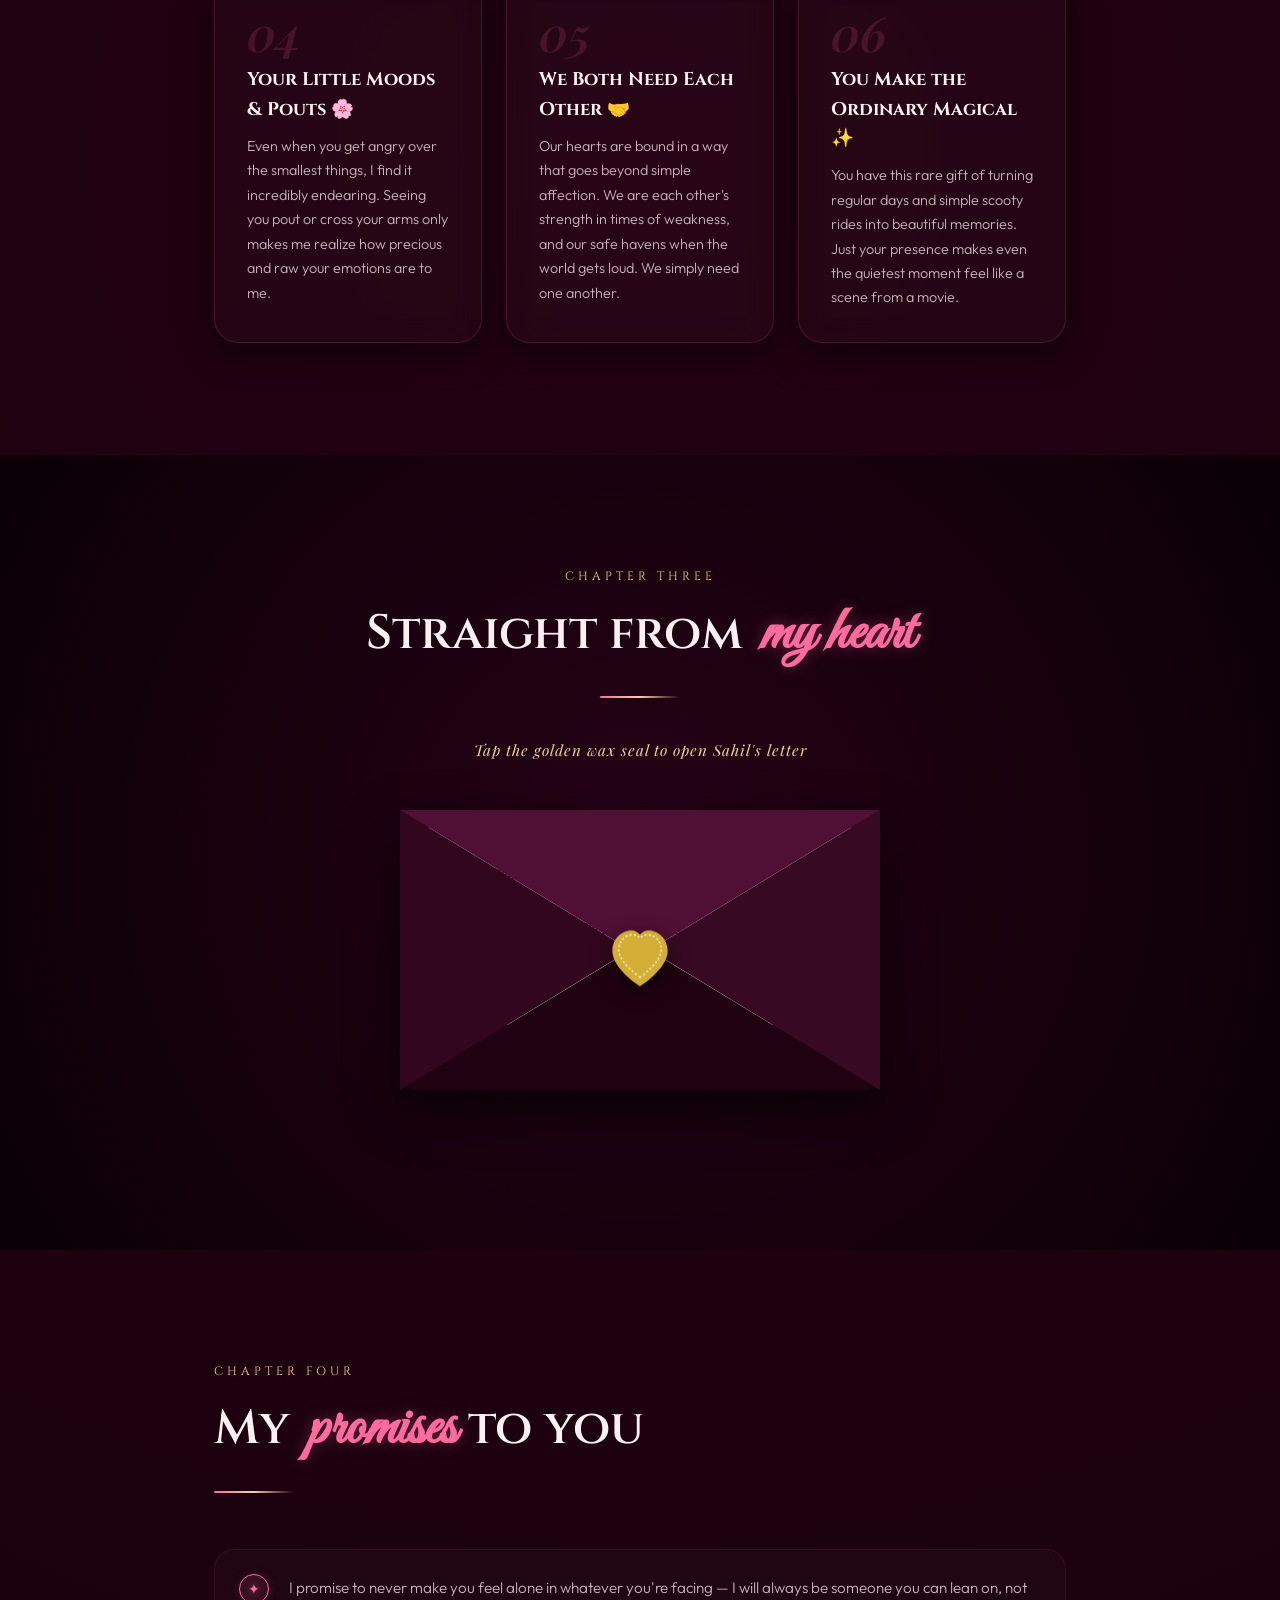
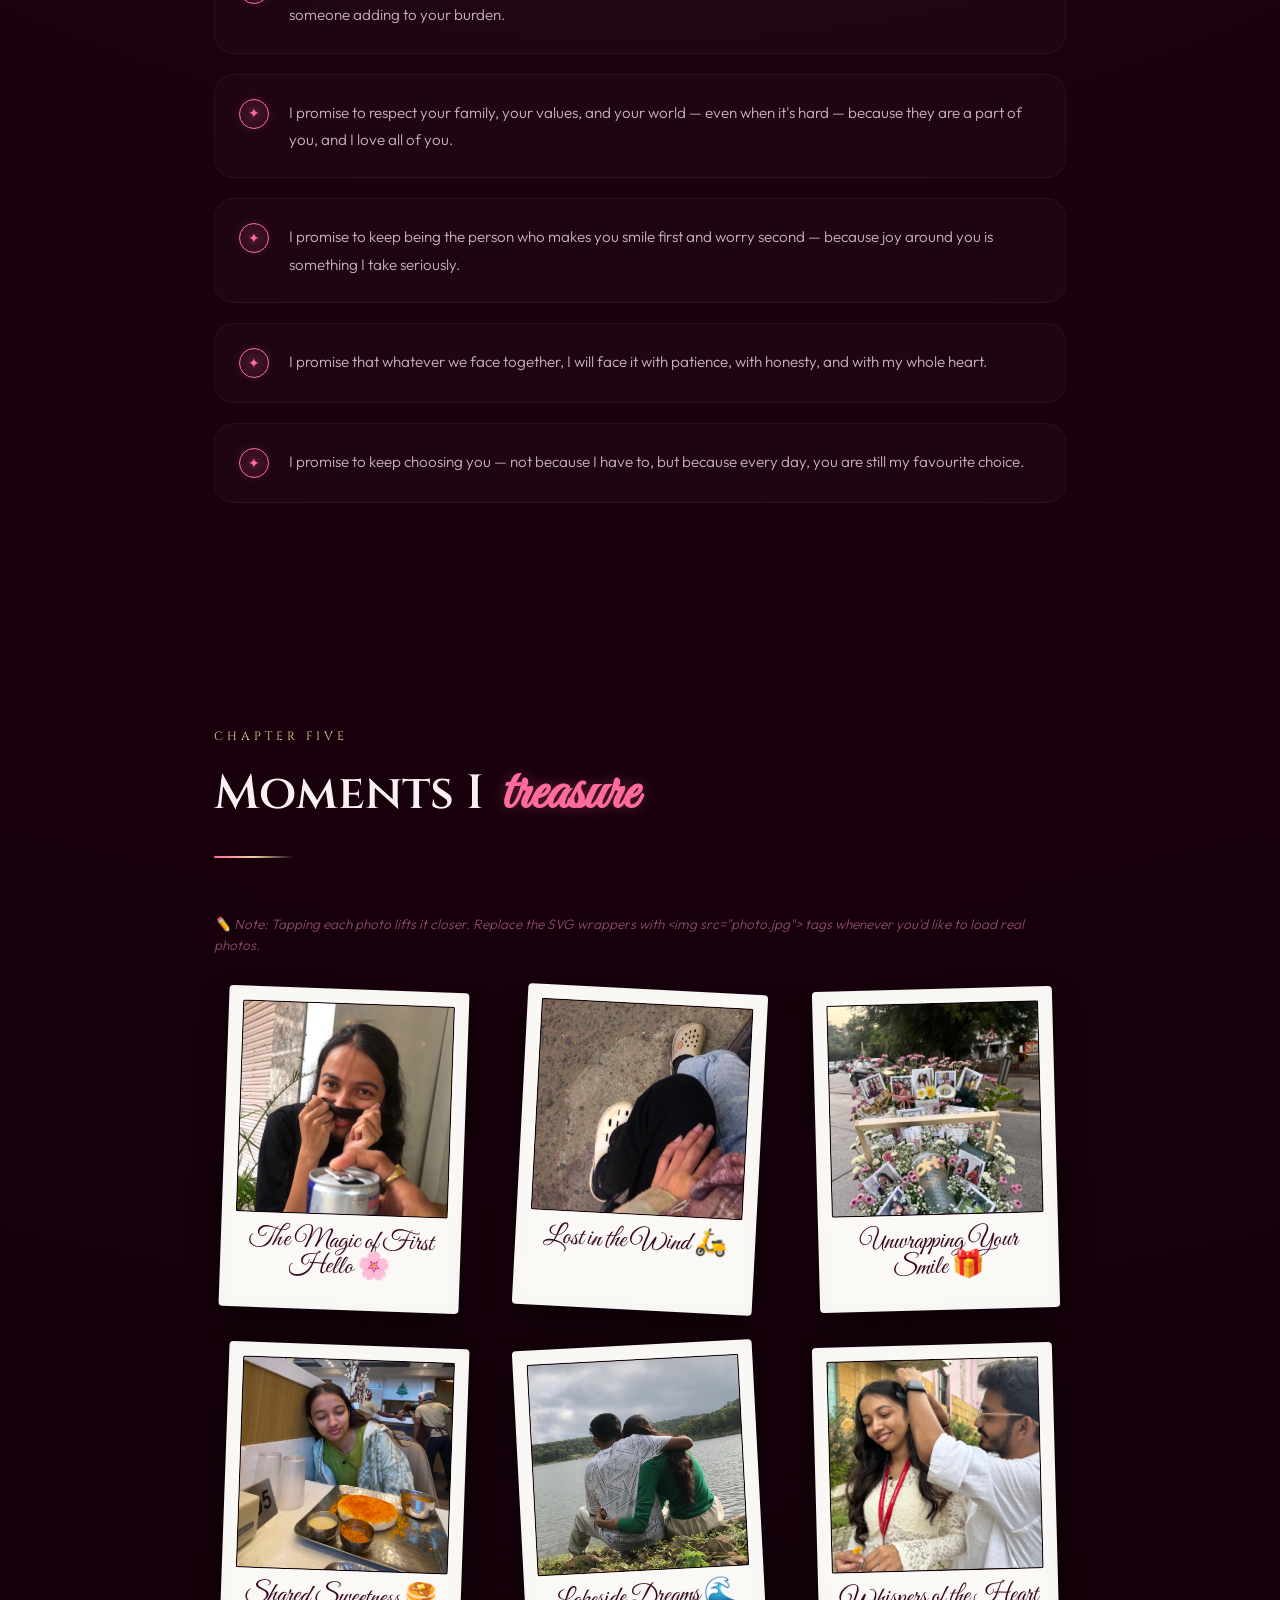
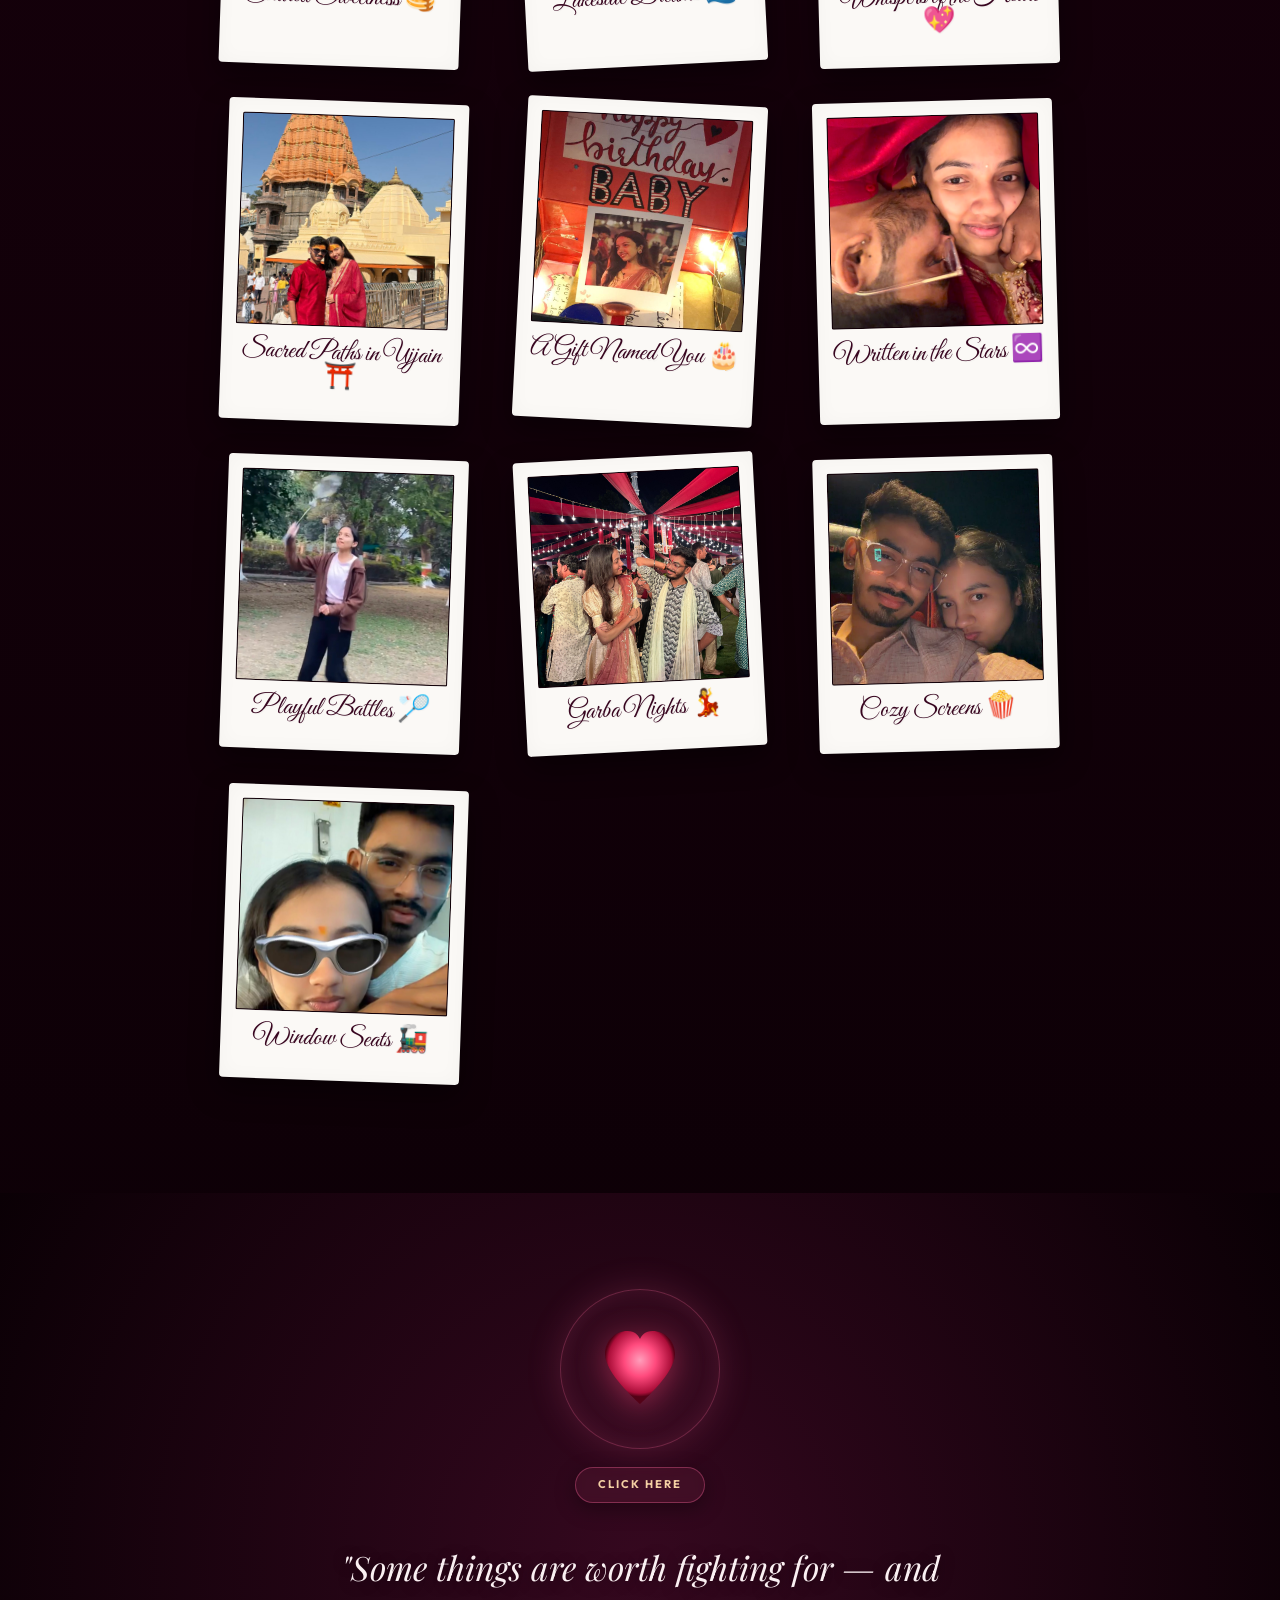
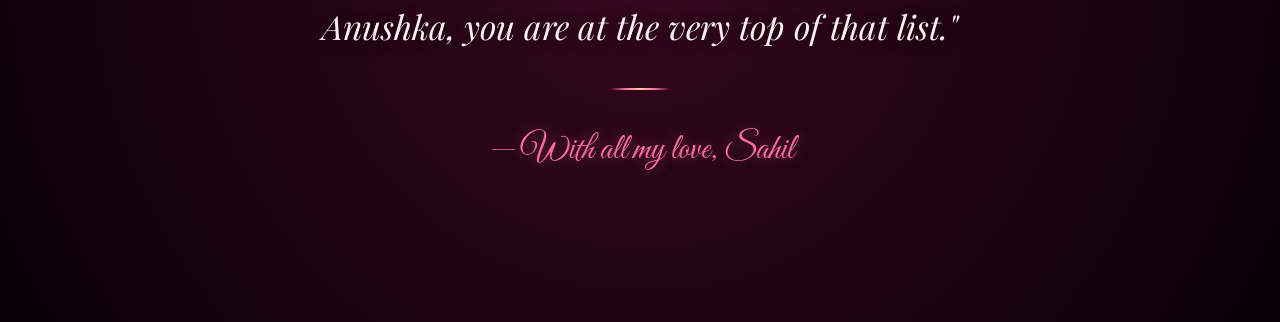
==== commit 7bb443d0: "Map user photo filenames in memories grid" ====
--- a/anushka.html
+++ b/anushka.html
@@ -1434,7 +1434,7 @@
               </radialGradient>
             </defs>
           </svg>
-          <img class="real-photo" src="the magic of first hello.jpeg" alt="First Hello" onerror="this.style.display='none'">
+          <img class="real-photo" src="1st meet.jpeg" alt="First Hello" onerror="this.style.display='none'">
         </div>
         <div class="polaroid-caption">The Magic of First Hello 🌸</div>
       </div>
@@ -1455,7 +1455,7 @@
               </radialGradient>
             </defs>
           </svg>
-          <img class="real-photo" src="lost in the wind.jpeg" alt="Lost in the Wind" onerror="this.style.display='none'">
+          <img class="real-photo" src="scooty ride.jpeg" alt="Lost in the Wind" onerror="this.style.display='none'">
         </div>
         <div class="polaroid-caption">Lost in the Wind 🛵</div>
       </div>
@@ -1496,7 +1496,7 @@
               </radialGradient>
             </defs>
           </svg>
-          <img class="real-photo" src="shared sweetness.jpeg" alt="Shared Sweetness" onerror="this.style.display='none'">
+          <img class="real-photo" src="food.jpeg" alt="Shared Sweetness" onerror="this.style.display='none'">
         </div>
         <div class="polaroid-caption">Shared Sweetness 🥞</div>
       </div>
@@ -1667,7 +1667,7 @@
               </radialGradient>
             </defs>
           </svg>
-          <img class="real-photo" src="movie_date.jpeg" alt="Cozy Screens" onerror="this.style.display='none'">
+          <img class="real-photo" src="movie.jpeg" alt="Cozy Screens" onerror="this.style.display='none'">
         </div>
         <div class="polaroid-caption">Cozy Screens 🍿</div>
       </div>
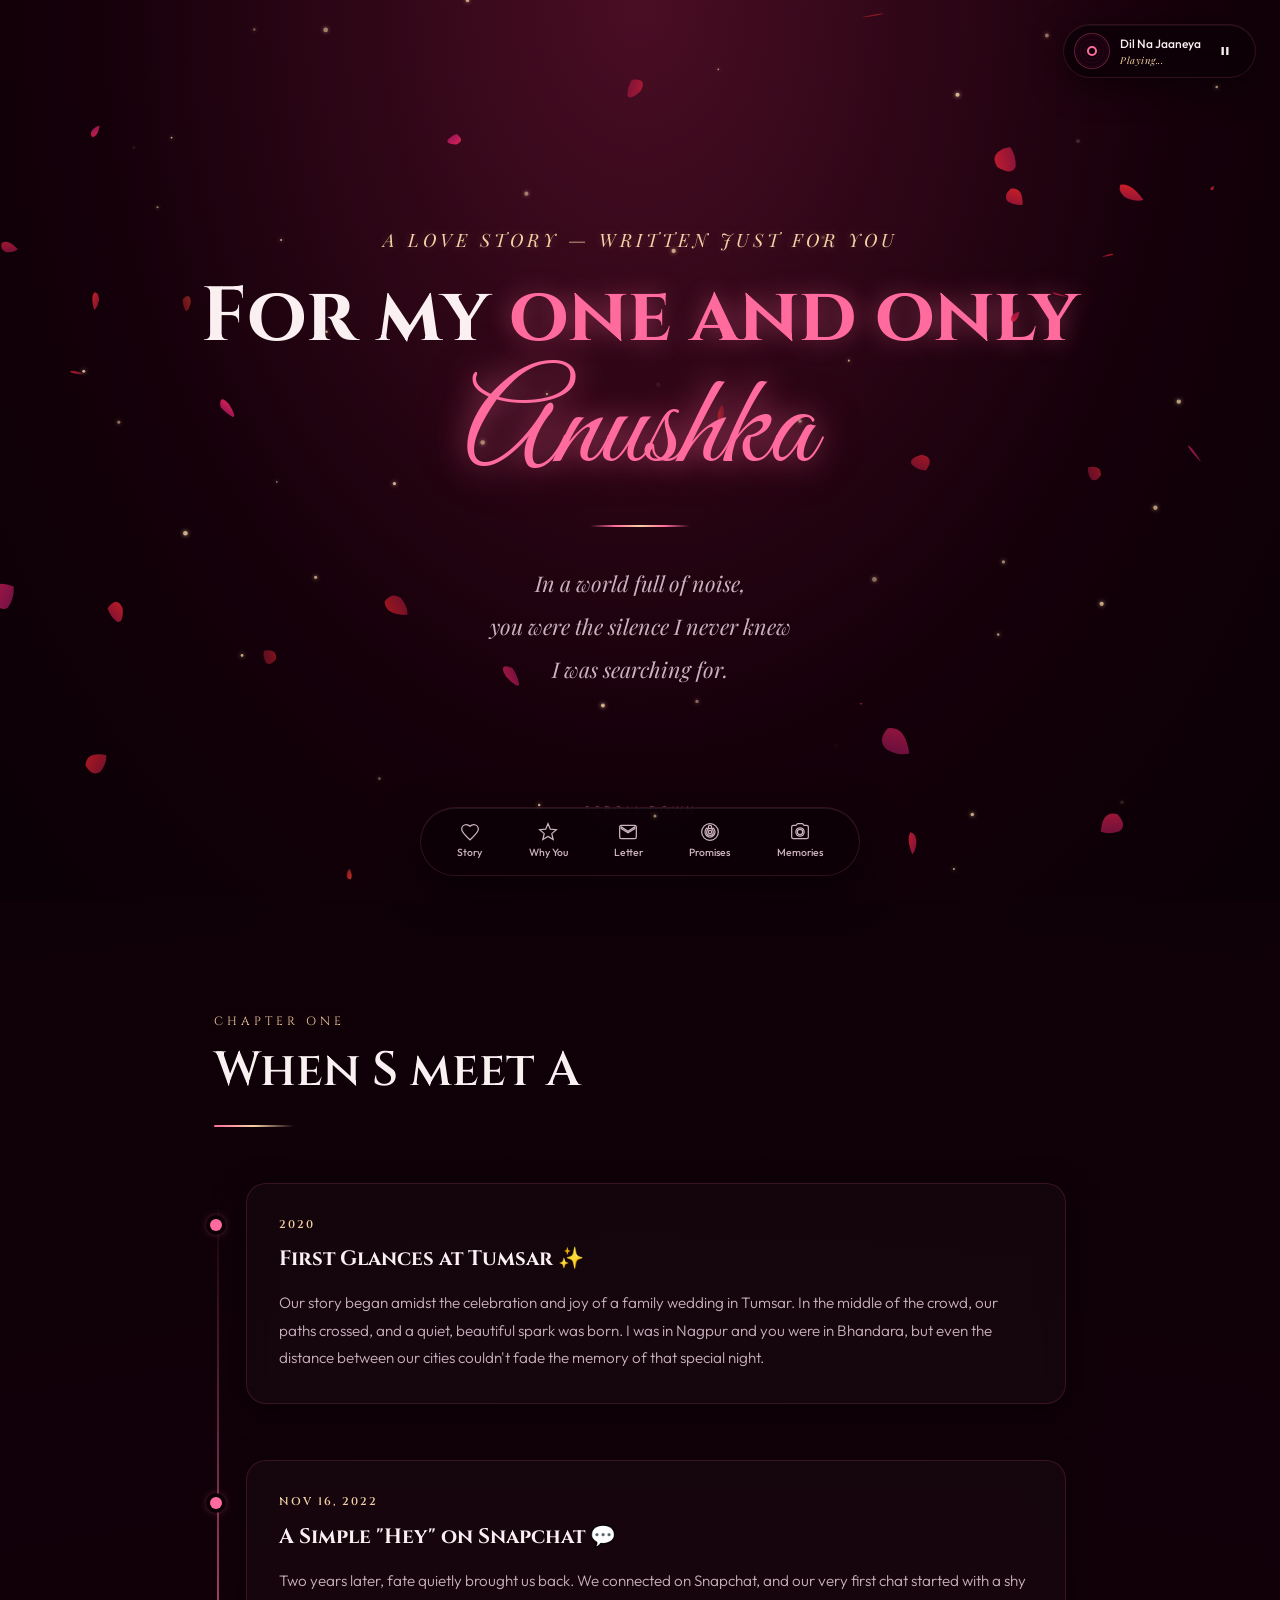
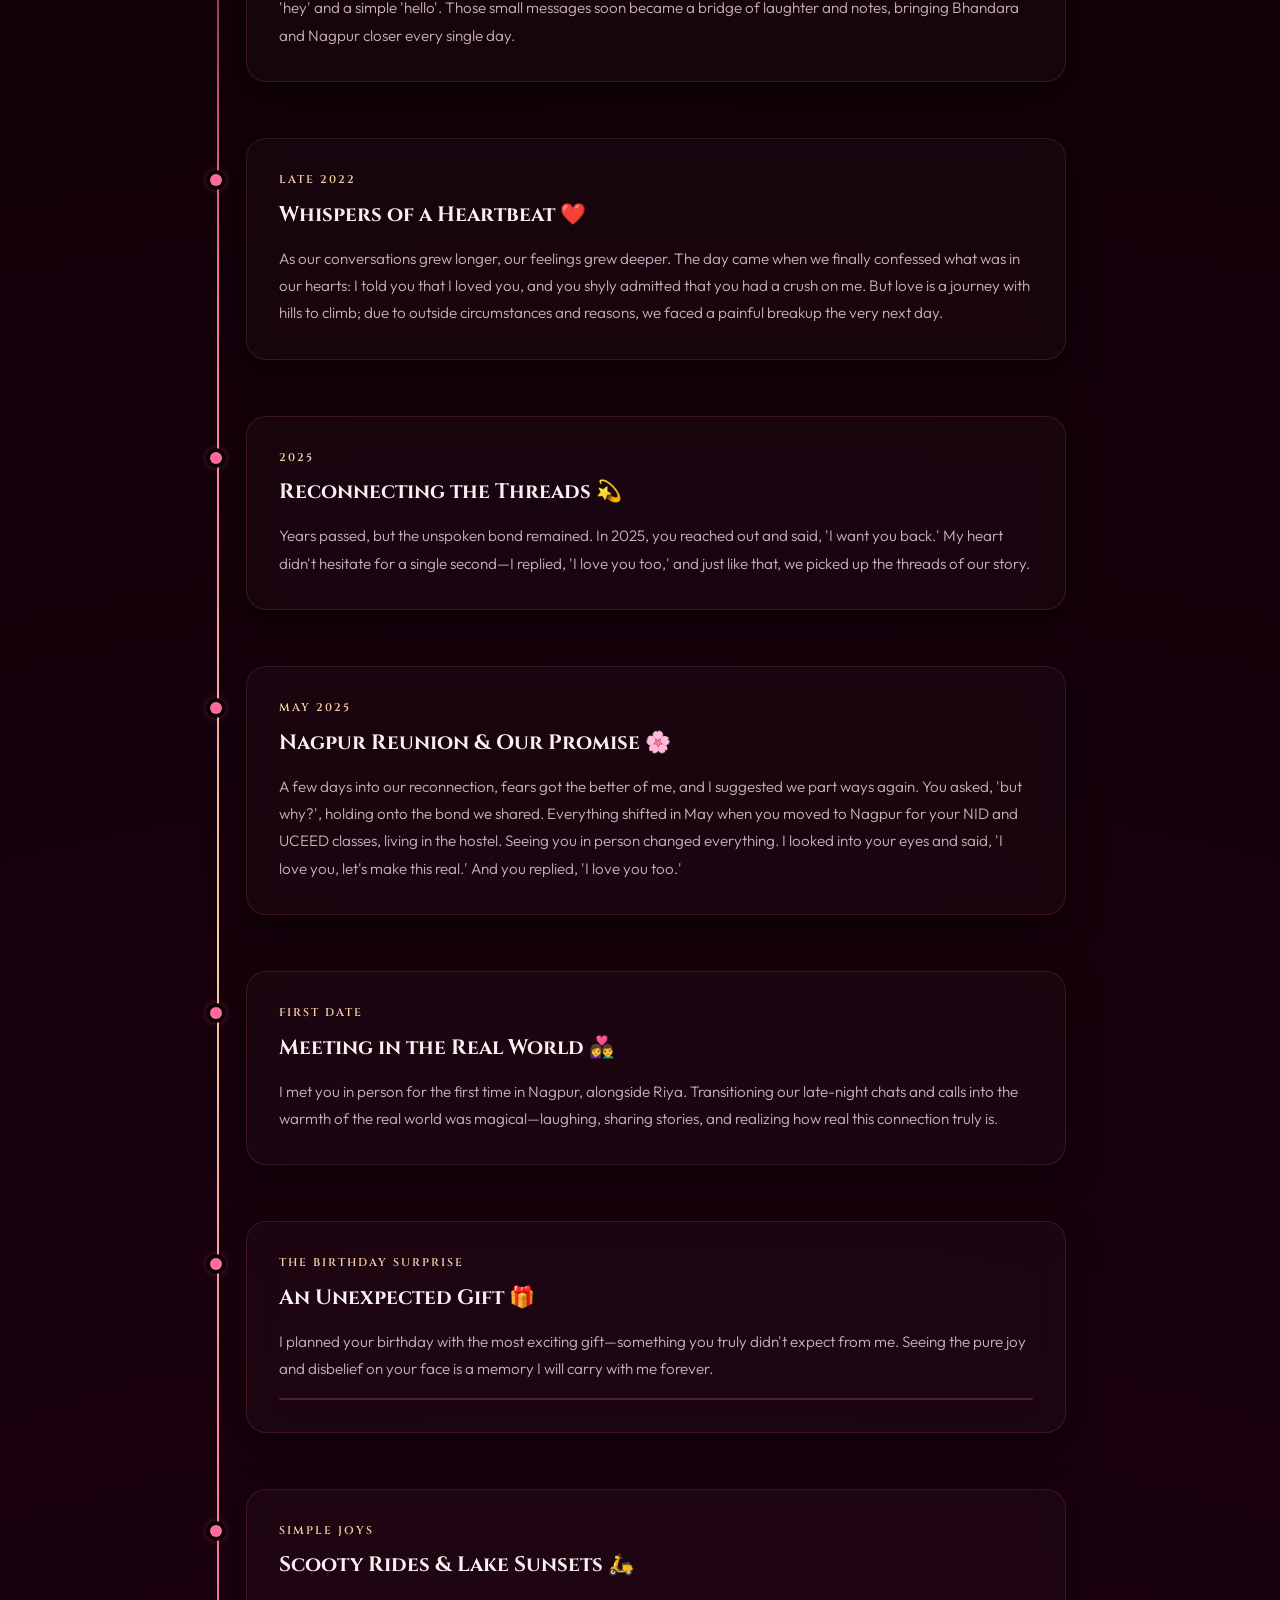
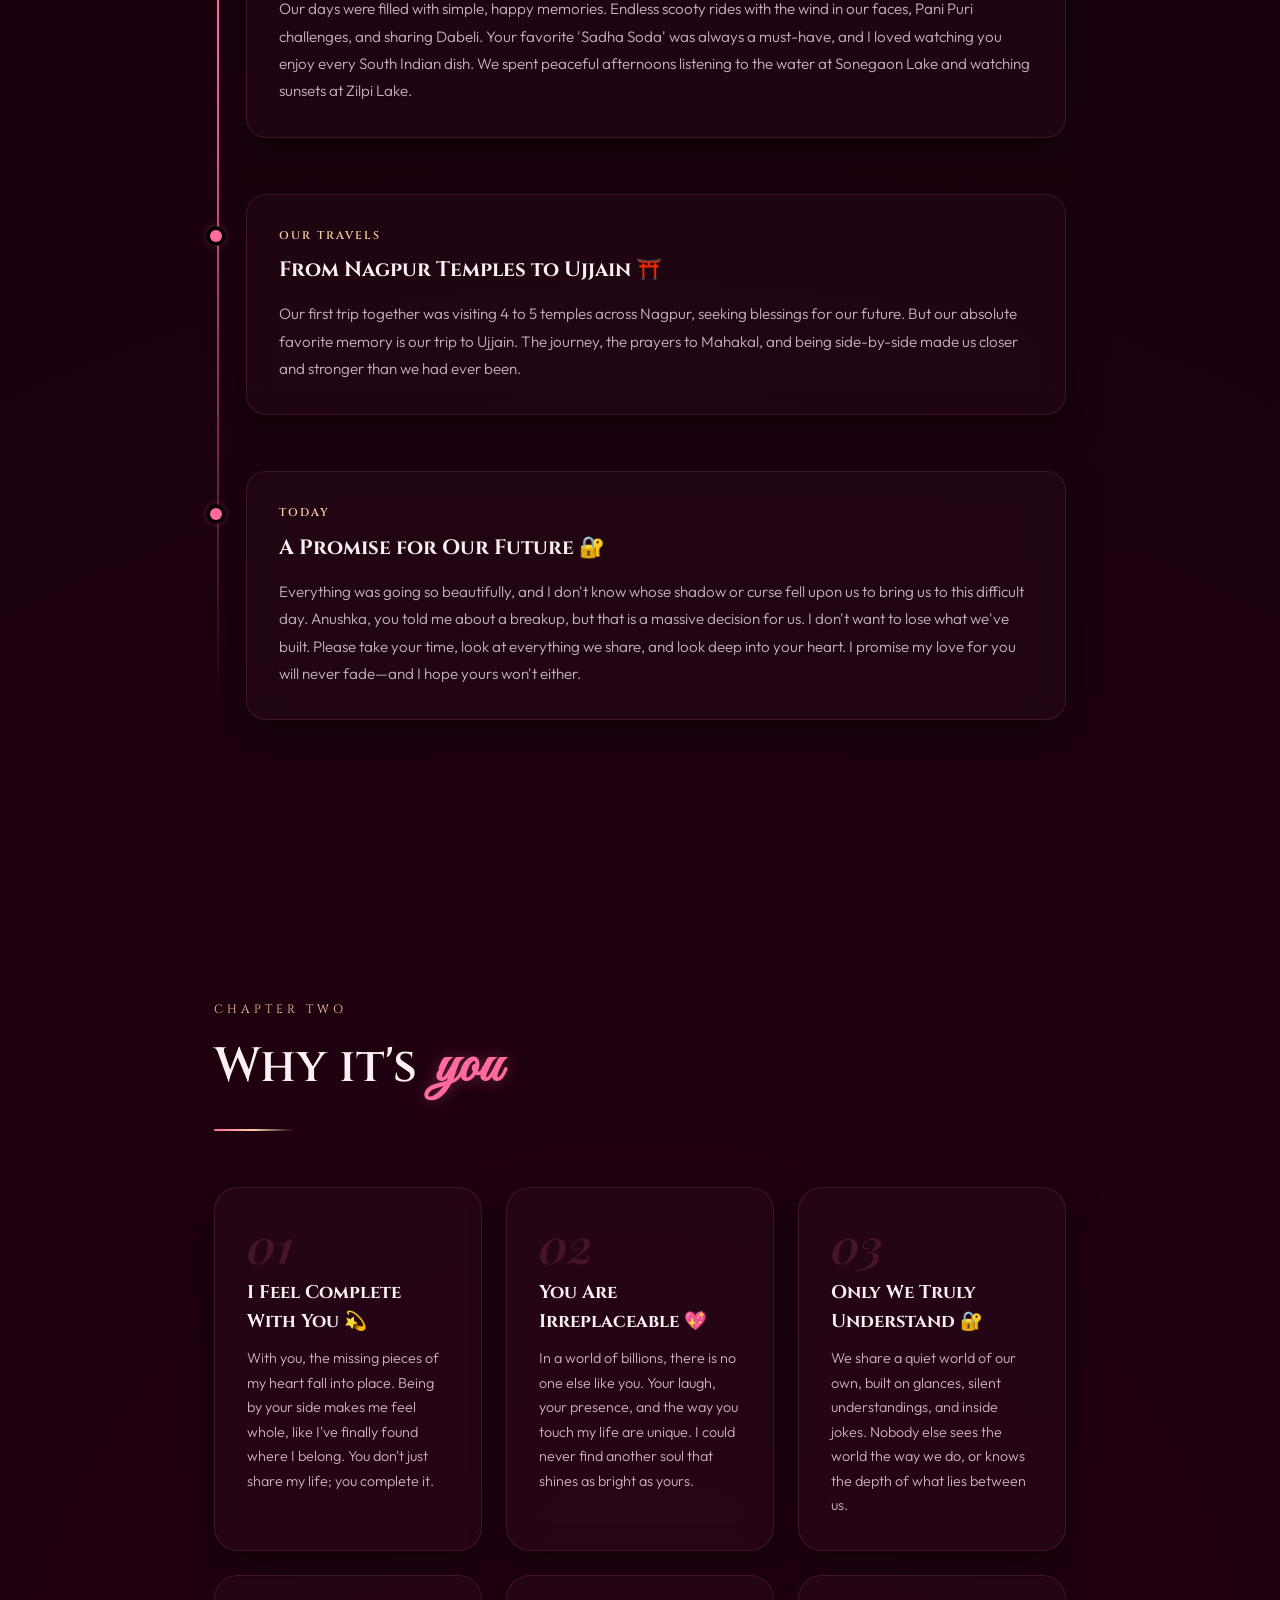
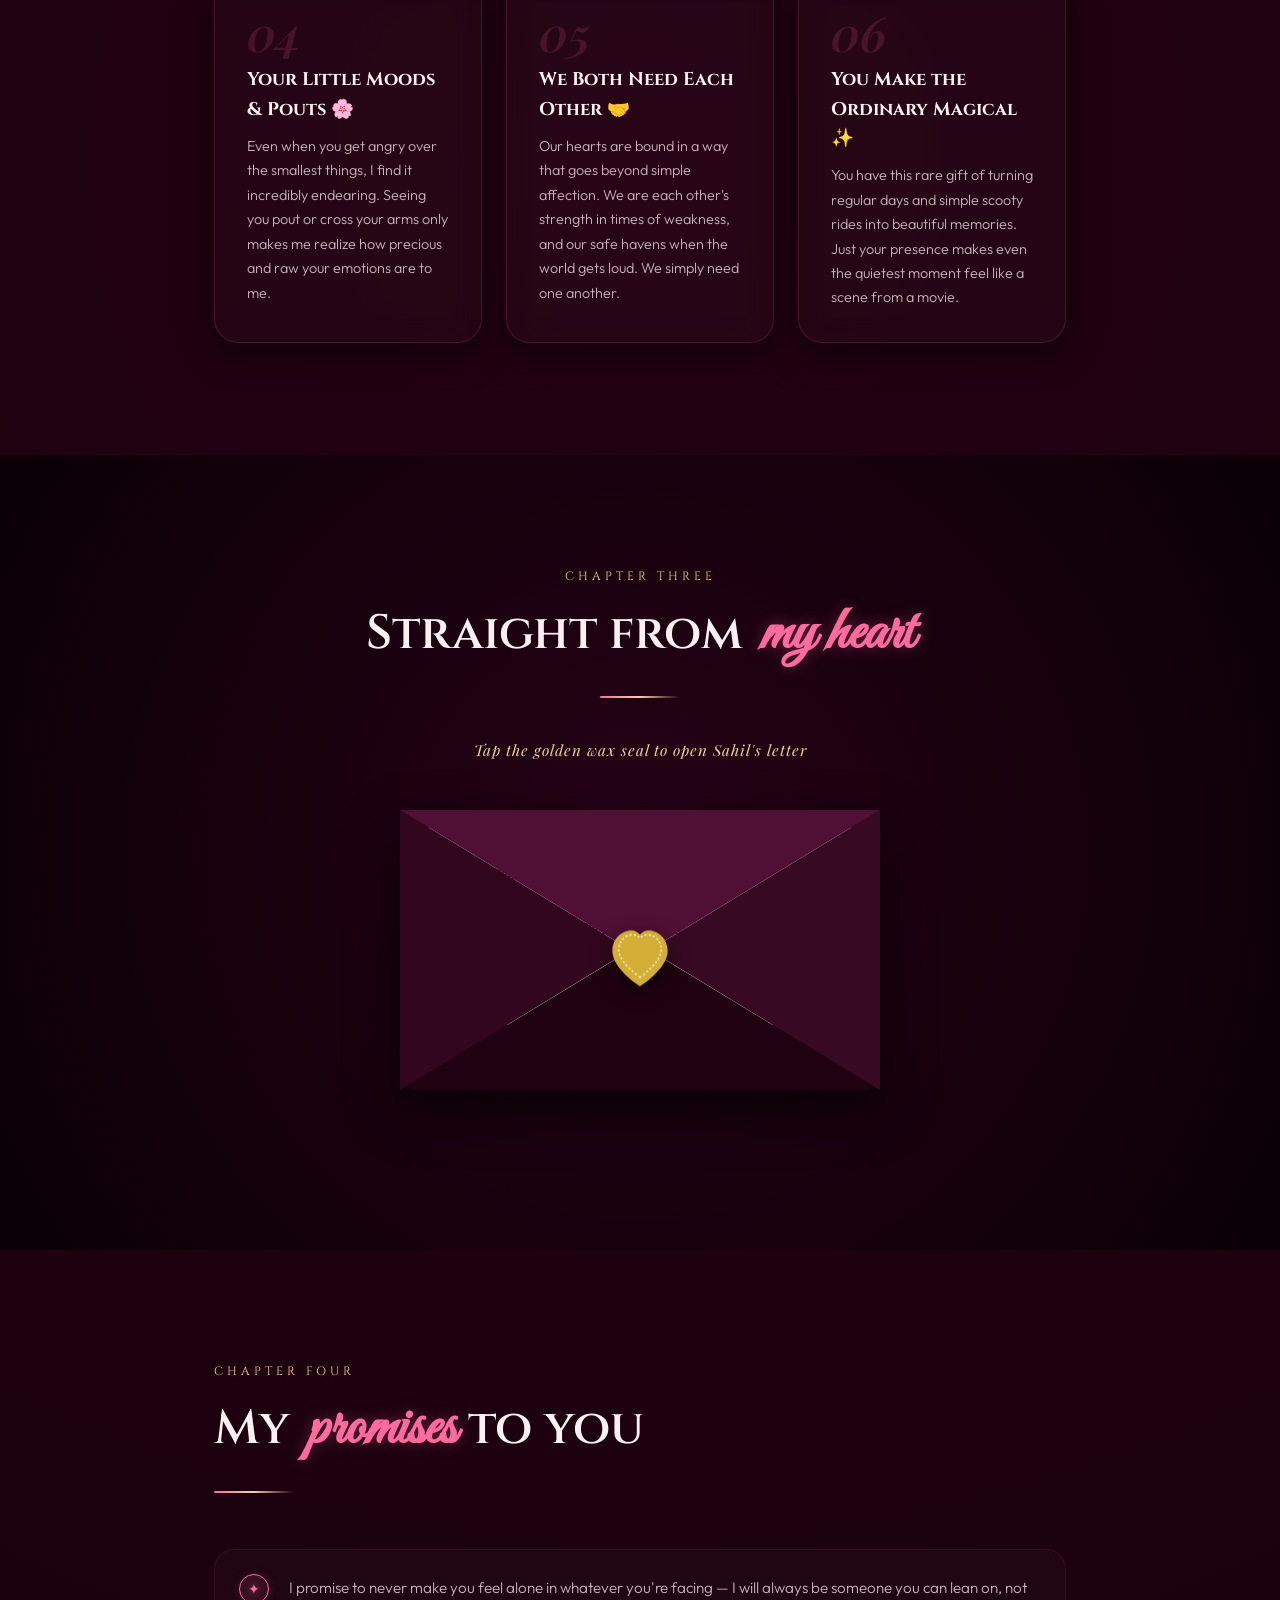
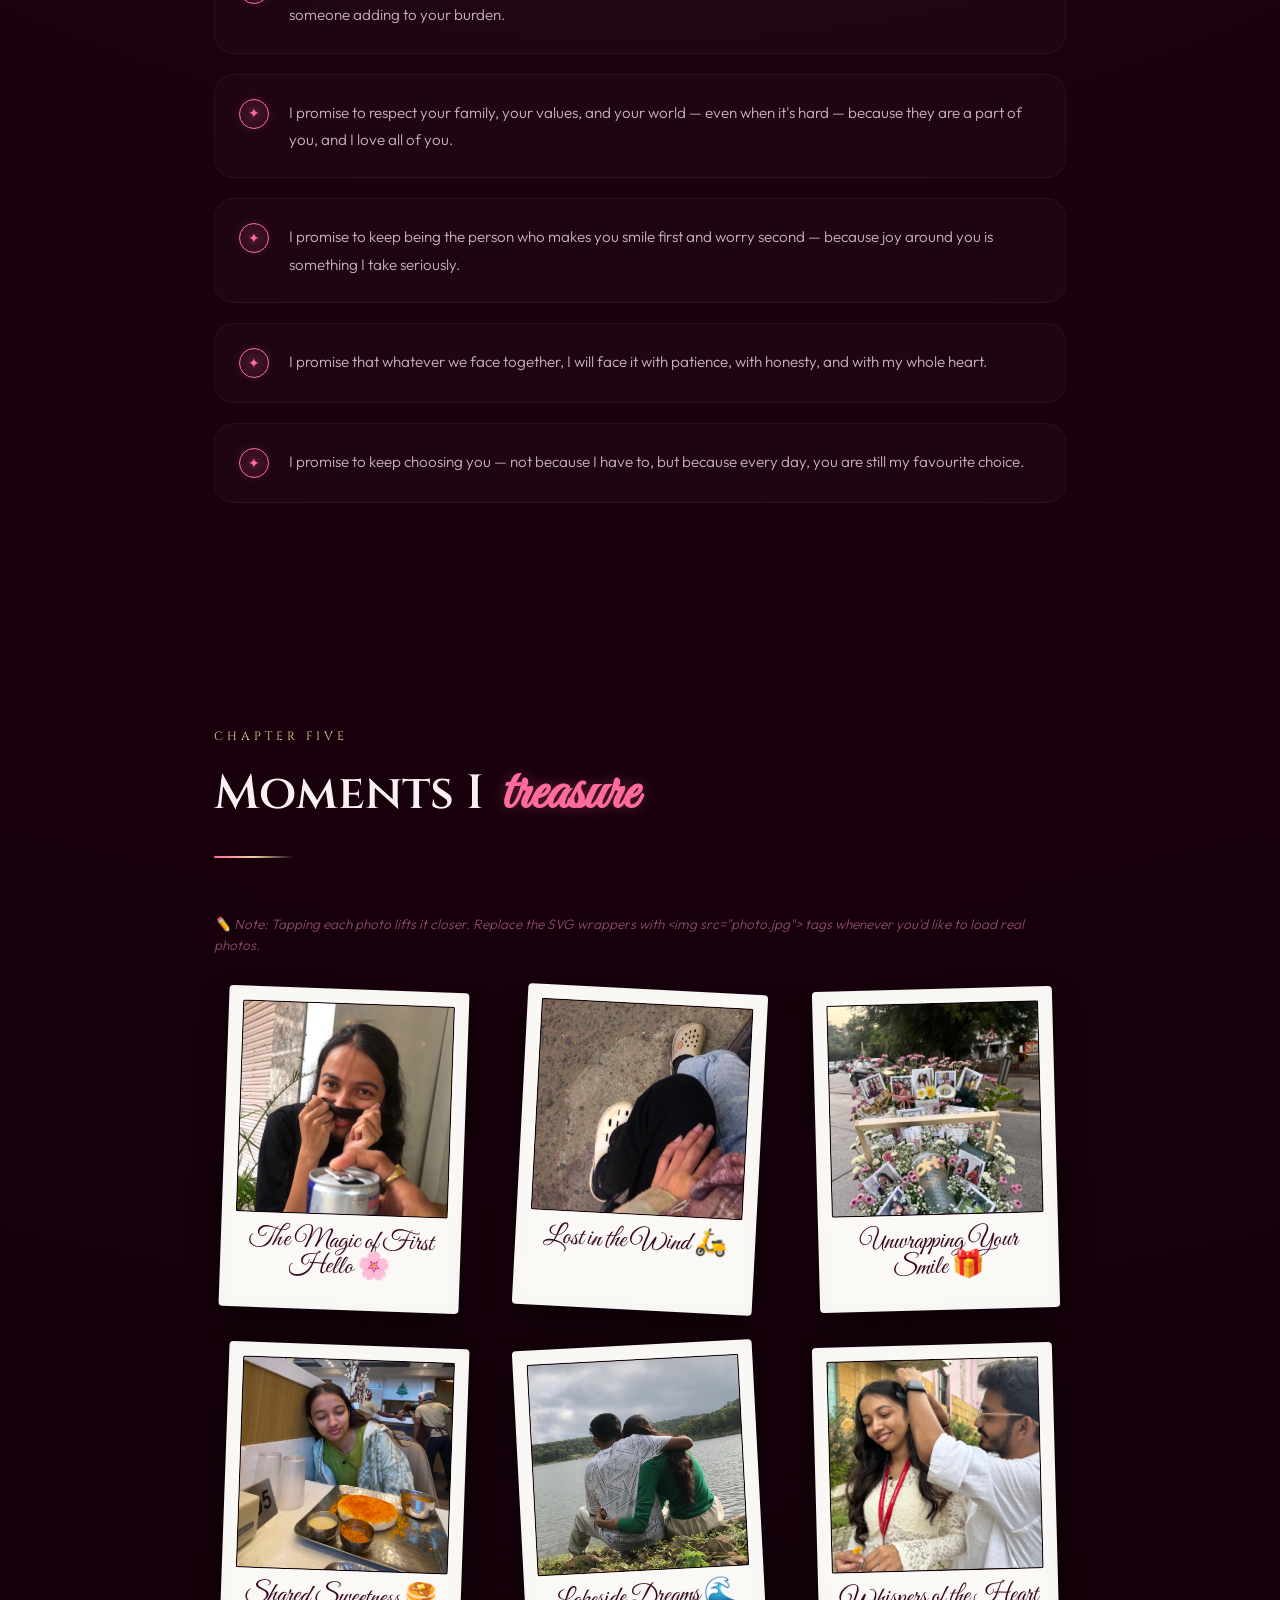
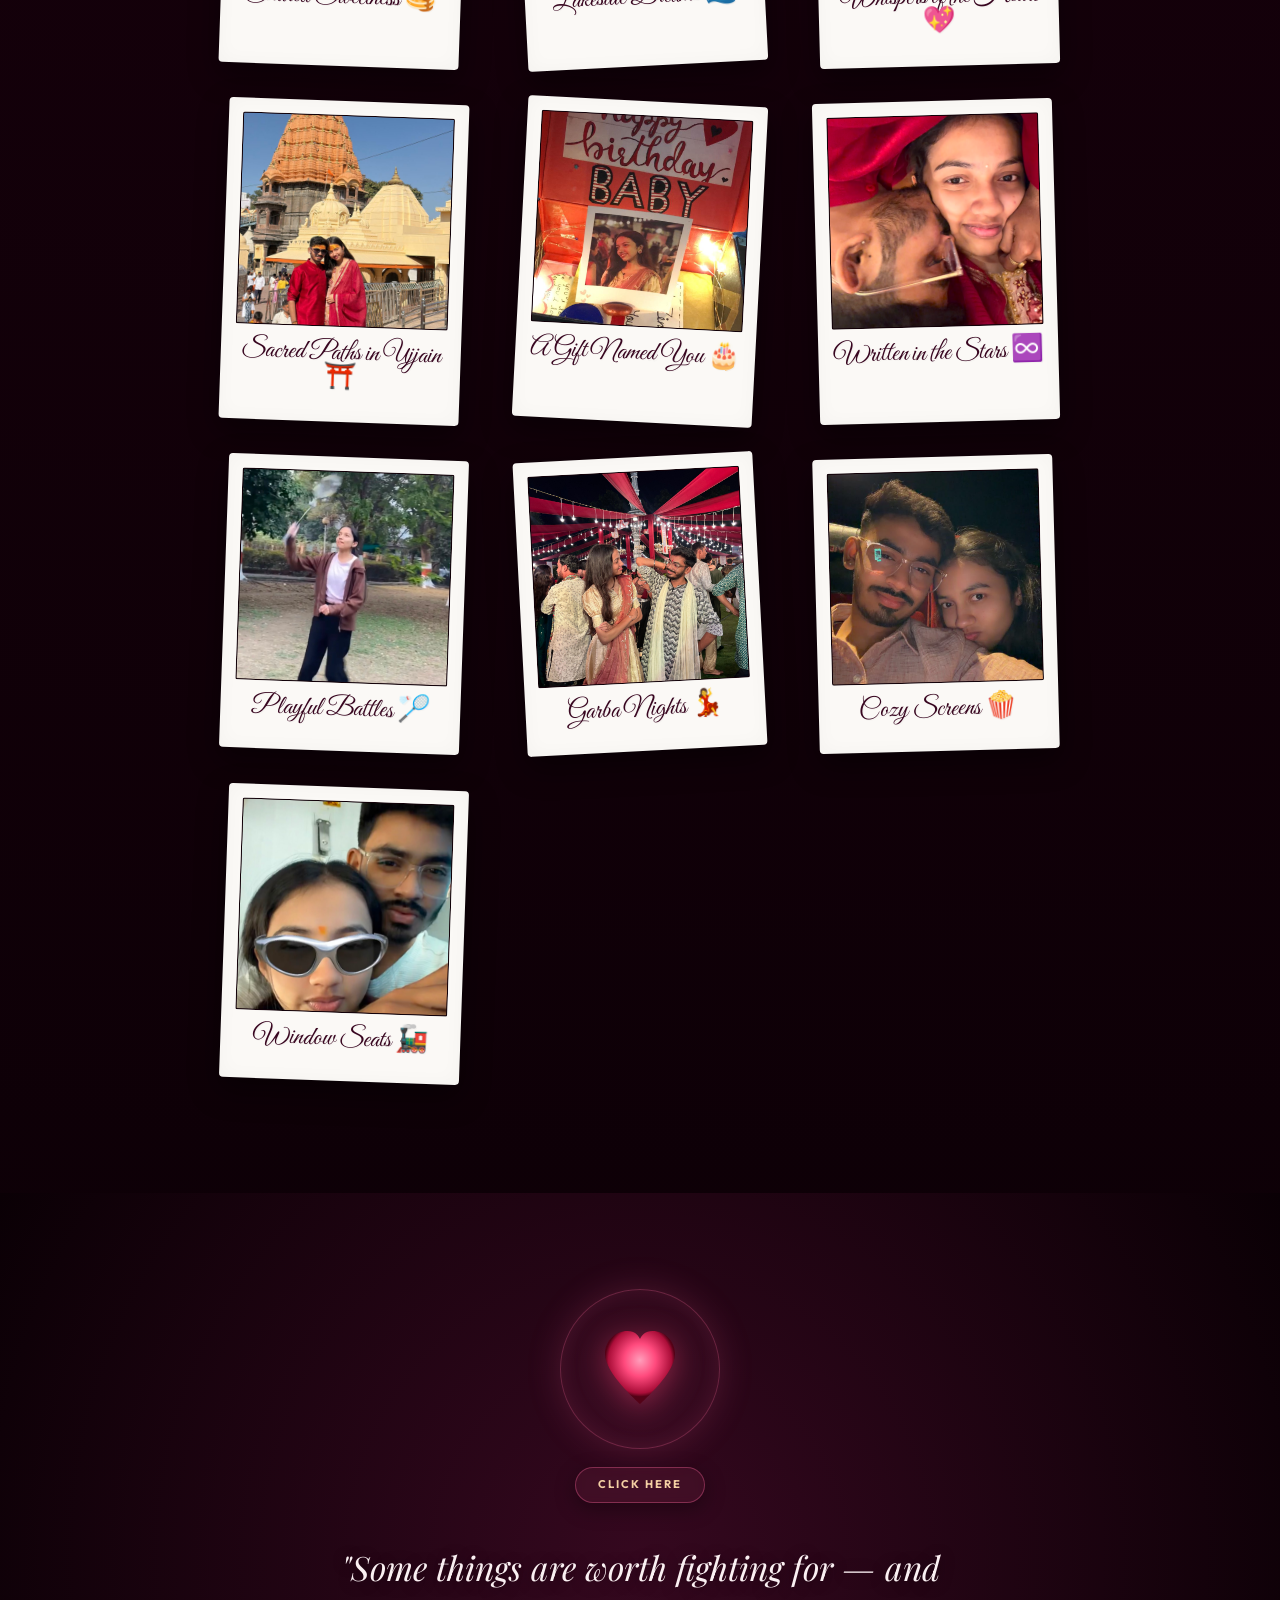
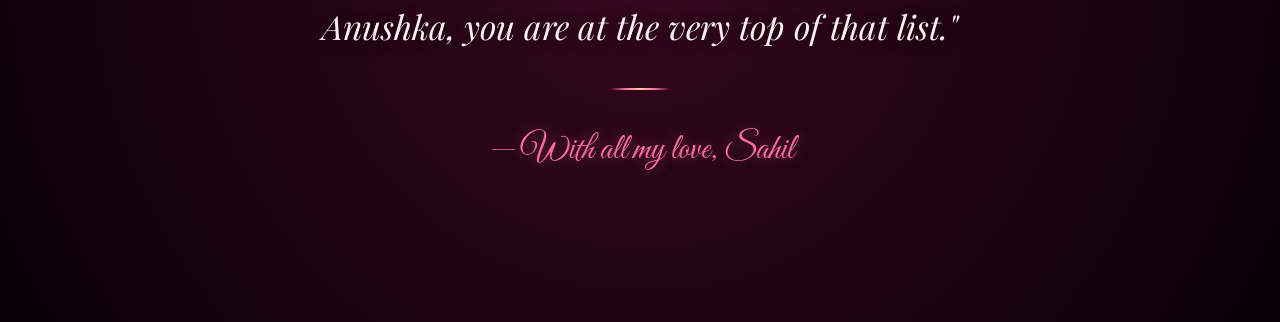
==== commit f69f90cc: "Optimize music autoplay load speed and interaction triggers" ====
--- a/anushka.html
+++ b/anushka.html
@@ -2132,22 +2132,17 @@
     const pauseIcon = `<svg viewBox="0 0 24 24"><path d="M14,19H18V5H14M6,19H10V5H6V19Z"/></svg>`;
 
     let isPlaying = false;
-    let useLocal = false;
+    let useLocal = true; // Default to true since we have songs.mp3 locally
     let player = null;
     let hasInteracted = false;
 
-    // Check if local MP3 is available
-    localAudio.addEventListener('canplaythrough', () => {
-      useLocal = true;
-      console.log("Local audio file found. Using local music playback.");
-    });
-
+    // Check if local MP3 is available, fallback to YouTube if it fails or errors
     localAudio.addEventListener('error', () => {
       useLocal = false;
-      console.log("Local audio file not found/loaded. Using YouTube background stream instead.");
+      console.log("Local audio file failed/not found. Using YouTube fallback.");
     });
 
-    // Load YouTube IFrame Player API dynamically
+    // Load YouTube IFrame Player API dynamically as fallback
     const ytScript = document.createElement('script');
     ytScript.src = "https://www.youtube.com/iframe_api";
     const firstScript = document.getElementsByTagName('script')[0];
@@ -2175,8 +2170,9 @@
             console.log("YouTube Player is ready.");
           },
           'onStateChange': (event) => {
-            // If the song ends (though it loops), handle playback states if needed
             if (event.data === YT.PlayerState.PLAYING) {
+              isPlaying = true;
+              playPauseBtn.innerHTML = pauseIcon;
               disc.classList.add('playing');
               statusText.innerText = "Playing...";
             }
@@ -2194,17 +2190,29 @@
     }
 
     function playMusic() {
-      isPlaying = true;
-      playPauseBtn.innerHTML = pauseIcon;
-      disc.classList.add('playing');
-      statusText.innerText = "Playing...";
-
       if (useLocal) {
-        localAudio.play().catch(err => {
-          console.log("Local audio playback failed: ", err);
-        });
+        const playPromise = localAudio.play();
+        if (playPromise !== undefined) {
+          playPromise.then(() => {
+            isPlaying = true;
+            playPauseBtn.innerHTML = pauseIcon;
+            disc.classList.add('playing');
+            statusText.innerText = "Playing...";
+          }).catch(err => {
+            console.log("Local autoplay blocked or failed:", err);
+            // Sync UI to stopped state so disc doesn't spin silently
+            isPlaying = false;
+            disc.classList.remove('playing');
+            statusText.innerText = "Paused";
+            playPauseBtn.innerHTML = playIcon;
+          });
+        }
       } else if (player && typeof player.playVideo === 'function') {
         player.playVideo();
+        isPlaying = true;
+        playPauseBtn.innerHTML = pauseIcon;
+        disc.classList.add('playing');
+        statusText.innerText = "Playing...";
       }
     }
 
@@ -2226,6 +2234,14 @@
       togglePlay();
       e.stopPropagation();
     });
+
+    // Clean up window event listeners once user interacts and music starts
+    function cleanInteractionListeners() {
+      window.removeEventListener('click', handleFirstInteraction);
+      window.removeEventListener('touchstart', handleFirstInteraction);
+      window.removeEventListener('scroll', handleFirstInteraction);
+      window.removeEventListener('keydown', handleFirstInteraction);
+    }
 
     // Sync player UI if native autoplay is allowed by the browser
     localAudio.addEventListener('play', () => {
@@ -2233,34 +2249,33 @@
       playPauseBtn.innerHTML = pauseIcon;
       disc.classList.add('playing');
       statusText.innerText = "Playing...";
-      hasInteracted = true;
+      if (!hasInteracted) {
+        hasInteracted = true;
+        cleanInteractionListeners();
+      }
     });
 
     // Auto-play music on the first user interaction (bypasses browser autoplay policy)
     function handleFirstInteraction() {
       if (!hasInteracted) {
         hasInteracted = true;
+        cleanInteractionListeners();
         playMusic();
-        
-        // Remove listeners
-        window.removeEventListener('click', handleFirstInteraction);
-        window.removeEventListener('touchstart', handleFirstInteraction);
-        window.removeEventListener('scroll', handleFirstInteraction);
       }
     }
 
     // Try to trigger programmatic play on window load
     window.addEventListener('load', () => {
       setTimeout(() => {
-        // Attempt programmatic play
         playMusic();
-      }, 300);
+      }, 100);
     });
 
     // Listeners for user interaction to kickstart playing if blocked
     window.addEventListener('click', handleFirstInteraction);
     window.addEventListener('touchstart', handleFirstInteraction);
     window.addEventListener('scroll', handleFirstInteraction);
+    window.addEventListener('keydown', handleFirstInteraction);
   </script>
 
 </body>
